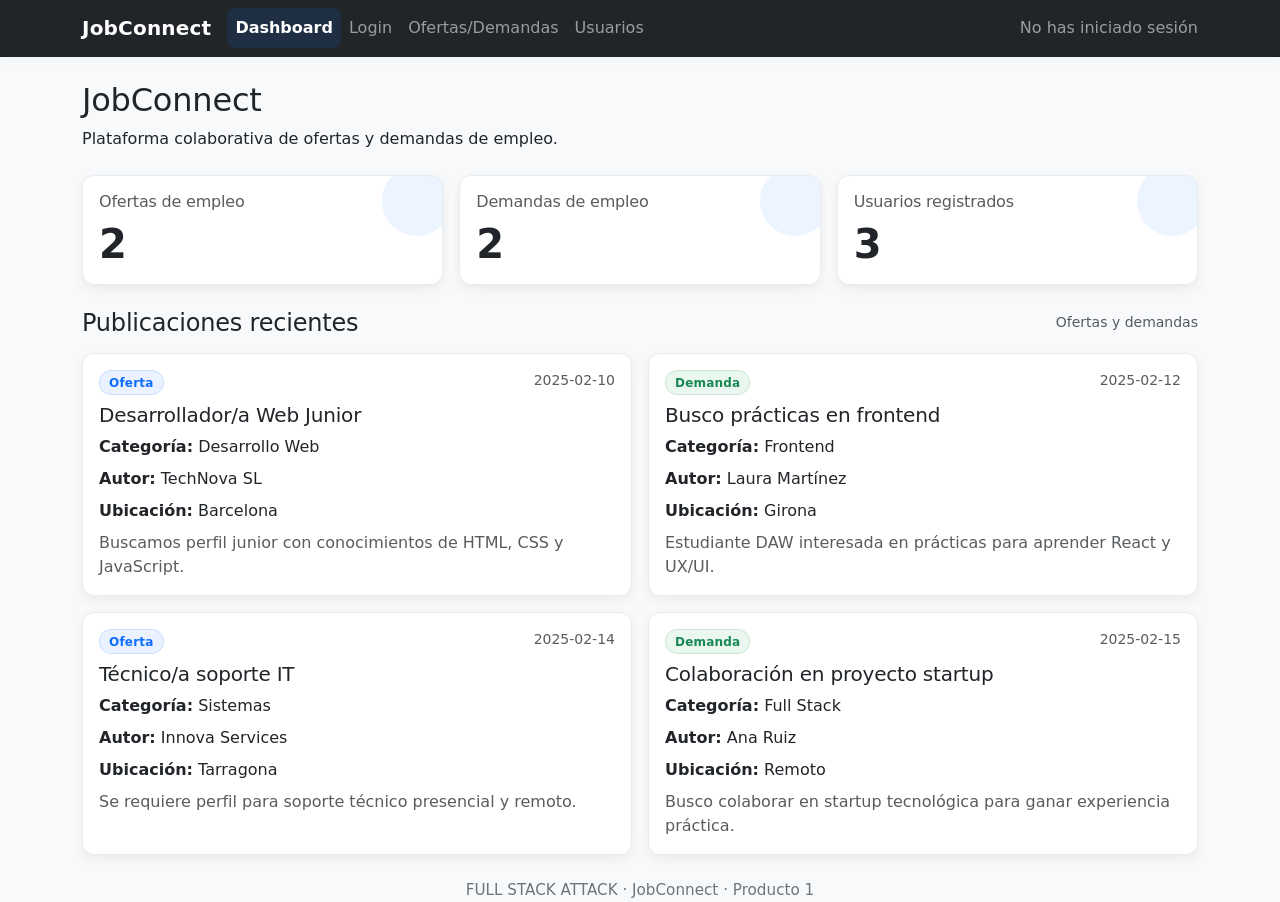
==== index.html @ 76f403af "Inicio del Producto 2 a partir del Producto 1" ====
<!DOCTYPE html>
<html lang="es">
<head>
  <meta charset="UTF-8" />
  <meta name="viewport" content="width=device-width, initial-scale=1.0" />
  <title>JobConnect | Dashboard</title>

  <!-- Bootstrap CSS -->
  <link
    href="https://cdn.jsdelivr.net/npm/bootstrap@5.3.3/dist/css/bootstrap.min.css"
    rel="stylesheet"
    integrity="sha384-QWTKZyjpPEjISv5WaRU9OFeRpok6YctnYmDr5pNlyT2bRjXh0JMhjY6hW+ALEwIH"
    crossorigin="anonymous"
  />

  <!-- Estilos propios -->
  <link rel="stylesheet" href="assets/css/styles.css" />
</head>
<body>
  <!-- Navbar que viene de bootstrapppp-->
  <nav class="navbar navbar-expand-lg navbar-dark bg-dark">
    <div class="container">
      <a class="navbar-brand" href="index.html">JobConnect</a>
      <button
        class="navbar-toggler"
        type="button"
        data-bs-toggle="collapse"
        data-bs-target="#navbarPrincipal"
        aria-controls="navbarPrincipal"
        aria-expanded="false"
        aria-label="Mostrar navegación"
      >
        <span class="navbar-toggler-icon"></span>
      </button>

      <div class="collapse navbar-collapse" id="navbarPrincipal">
        <ul class="navbar-nav me-auto mb-2 mb-lg-0">
          <li class="nav-item"><a class="nav-link active" href="index.html">Dashboard</a></li>
          <li class="nav-item"><a class="nav-link" href="login.html">Login</a></li>
          <li class="nav-item"><a class="nav-link" href="ofertas-demandas.html">Ofertas/Demandas</a></li>
          <li class="nav-item"><a class="nav-link" href="usuarios.html">Usuarios</a></li>
        </ul>
        <div class="d-flex align-items-center gap-2">
  <span class="navbar-text" id="usuario-logueado-nav">
    No has iniciado sesión
  </span>
  <button id="btn-cerrar-sesion" class="btn btn-sm btn-outline-light d-none" type="button">
    Cerrar sesión
  </button>
</div>
      </div>
    </div>
  </nav>

  <main class="container py-4">
    <!-- Hero -->
    <section class="hero mb-4">
      <h1 class="h2 mb-2">JobConnect</h1>
      <p class="mb-0">
        Plataforma colaborativa de ofertas y demandas de empleo.
      </p>
    </section>

    <!-- Resumen -->
    <section class="row g-3 mb-4">
      <div class="col-12 col-md-4">
        <div class="card card-resumen">
          <div class="card-body">
            <h2 class="h6 text-muted">Ofertas de empleo</h2>
            <p class="display-6 mb-0" id="total-ofertas">0</p>
          </div>
        </div>
      </div>

      <div class="col-12 col-md-4">
        <div class="card card-resumen">
          <div class="card-body">
            <h2 class="h6 text-muted">Demandas de empleo</h2>
            <p class="display-6 mb-0" id="total-demandas">0</p>
          </div>
        </div>
      </div>

      <div class="col-12 col-md-4">
        <div class="card card-resumen">
          <div class="card-body">
            <h2 class="h6 text-muted">Usuarios registrados</h2>
            <p class="display-6 mb-0" id="total-usuarios">0</p>
          </div>
        </div>
      </div>
    </section>

    <!-- Listado de publicaciones -->
    <section>
      <div class="d-flex justify-content-between align-items-center mb-3">
        <h2 class="h4 mb-0">Publicaciones recientes</h2>
        <small class="text-muted">Ofertas y demandas</small>
      </div>

      <div class="row g-3" id="contenedor-publicaciones">
        <!-- Aquí se insertarán tarjetas dinámicamente con JS -->
        <div class="col-12">
          <div class="alert alert-secondary mb-0">
            Aún no hay publicaciones cargadas.
          </div>
        </div>
      </div>
    </section>
  </main>

  <footer>
    <div class="container text-center">
      FULL STACK ATTACK · JobConnect · Producto 1
    </div>
  </footer>

  <!-- Bootstrap JS -->
  <script
    src="https://cdn.jsdelivr.net/npm/bootstrap@5.3.3/dist/js/bootstrap.bundle.min.js"
    integrity="sha384-YvpcrYf0tY3lHB60NNkmXc5s9fDVZLESaAA55NDzOxhy9GkcIdslK1eN7N6jIeHz"
    crossorigin="anonymous"
  ></script>

  <!-- JS de la página -->
  <script type="module" src="assets/js/dashboard.js"></script>
</body>
</html>
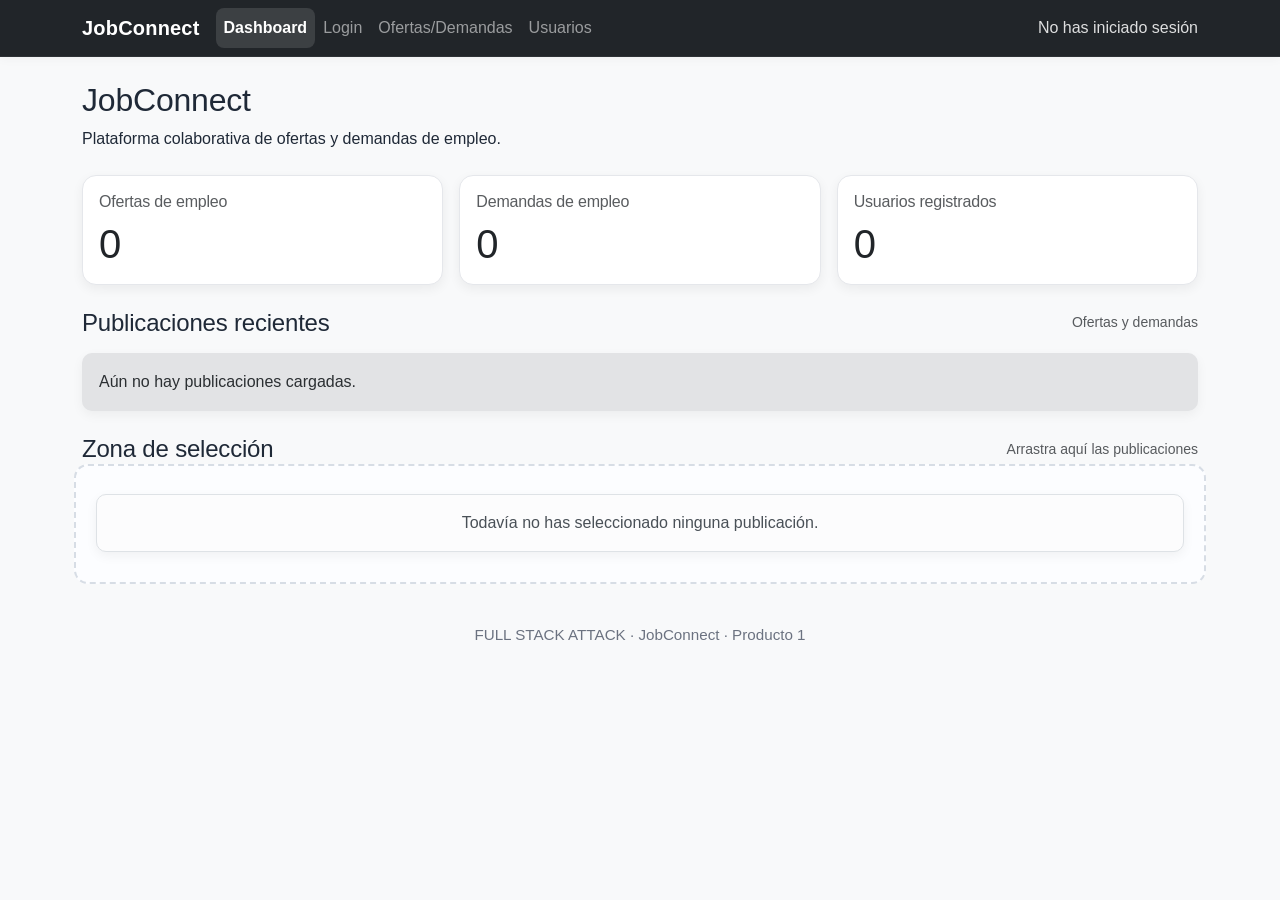
==== commit 3b7b76f0: "Producto 2 con almacenamiento, dashboard y tabla mejorada" ====
--- a/index.html
+++ b/index.html
@@ -107,6 +107,21 @@
         </div>
       </div>
     </section>
+
+    <section class="mt-4">
+  <div class="d-flex justify-content-between align-items-center mb-3">
+    <h2 class="h4 mb-0">Zona de selección</h2>
+    <small class="text-muted">Arrastra aquí las publicaciones</small>
+  </div>
+
+  <div id="contenedor-seleccion" class="row g-3">
+    <div class="col-12">
+      <div class="alert alert-light border mb-0 text-center">
+        Todavía no has seleccionado ninguna publicación.
+      </div>
+    </div>
+  </div>
+</section>
   </main>
 
   <footer>
@@ -123,6 +138,6 @@
   ></script>
 
   <!-- JS de la página -->
-  <script type="module" src="assets/js/dashboard.js"></script>
+  <script type="module" src="assets/js/int_1_dashboard.js"></script>
 </body>
 </html>
--- a/assets/css/styles.css
+++ b/assets/css/styles.css
@@ -0,0 +1,493 @@
+/* =========================================================
+   JobConnect - FULL STACK ATTACK
+   Producto 2 - Estilos personalizados
+   ========================================================= */
+
+:root {
+  --jc-primary: #0d6efd;
+  --jc-primary-soft: #eaf2ff;
+  --jc-success: #198754;
+  --jc-success-soft: #e9f7ef;
+  --jc-danger: #dc3545;
+  --jc-warning: #ffc107;
+  --jc-dark: #212529;
+  --jc-text: #1f2937;
+  --jc-muted: #6b7280;
+  --jc-bg: #f8f9fa;
+  --jc-surface: #ffffff;
+  --jc-border: #e5e7eb;
+  --jc-border-strong: #d1d5db;
+  --jc-shadow-sm: 0 4px 12px rgba(0, 0, 0, 0.06);
+  --jc-shadow-md: 0 10px 28px rgba(0, 0, 0, 0.08);
+  --jc-radius: 14px;
+}
+
+html,
+body {
+  background-color: var(--jc-bg);
+  color: var(--jc-text);
+  scroll-behavior: smooth;
+}
+
+body {
+  min-height: 100vh;
+  font-family: Arial, Helvetica, sans-serif;
+}
+
+/* ---------- Layout general ---------- */
+
+main.container,
+.container.py-4,
+.container.py-5 {
+  animation: fadeInPage 0.35s ease-in-out;
+}
+
+h1,
+h2,
+h3,
+h4,
+h5,
+h6 {
+  color: var(--jc-dark);
+  font-weight: 700;
+  letter-spacing: -0.2px;
+}
+
+/* ---------- Navbar ---------- */
+
+.navbar {
+  box-shadow: 0 2px 10px rgba(0, 0, 0, 0.04);
+  border-bottom: 1px solid rgba(255, 255, 255, 0.06);
+}
+
+.navbar-brand {
+  font-weight: 700;
+  letter-spacing: 0.2px;
+}
+
+.navbar .nav-link {
+  border-radius: 8px;
+  transition: background-color 0.2s ease, color 0.2s ease;
+}
+
+.navbar .nav-link:hover {
+  background-color: rgba(255, 255, 255, 0.08);
+}
+
+.navbar .nav-link.active {
+  background-color: rgba(255, 255, 255, 0.12);
+  font-weight: 600;
+}
+
+#usuario-logueado-nav {
+  font-weight: 500;
+  color: rgba(255, 255, 255, 0.85);
+}
+
+/* ---------- Secciones / cajas ---------- */
+
+.seccion-formulario,
+.seccion-listado {
+  background: var(--jc-surface);
+  border: 1px solid var(--jc-border);
+  border-radius: var(--jc-radius);
+  box-shadow: var(--jc-shadow-sm);
+  padding: 1.25rem;
+}
+
+/* ---------- Formularios ---------- */
+
+.form-label {
+  font-weight: 600;
+  margin-bottom: 0.35rem;
+  color: #374151;
+}
+
+.form-control,
+.form-select,
+textarea.form-control {
+  border-radius: 10px;
+  border-color: #d9dee5;
+  transition: border-color 0.18s ease, box-shadow 0.18s ease, background-color 0.18s ease;
+}
+
+.form-control:focus,
+.form-select:focus,
+textarea.form-control:focus {
+  border-color: rgba(13, 110, 253, 0.5);
+  box-shadow: 0 0 0 0.2rem rgba(13, 110, 253, 0.12);
+}
+
+textarea.form-control {
+  resize: vertical;
+}
+
+/* ---------- Botones ---------- */
+
+.btn {
+  border-radius: 10px;
+  font-weight: 600;
+  transition: transform 0.18s ease, box-shadow 0.18s ease, background-color 0.18s ease, border-color 0.18s ease;
+}
+
+.btn:hover {
+  transform: translateY(-1px);
+  box-shadow: 0 8px 18px rgba(0, 0, 0, 0.1);
+}
+
+.btn:active {
+  transform: translateY(0);
+  box-shadow: none;
+}
+
+.btn-danger {
+  box-shadow: 0 4px 10px rgba(220, 53, 69, 0.14);
+}
+
+/* ---------- Tarjetas / Dashboard ---------- */
+
+.card {
+  border: 1px solid var(--jc-border);
+  border-radius: var(--jc-radius);
+  box-shadow: var(--jc-shadow-sm);
+  transition: transform 0.2s ease, box-shadow 0.2s ease, border-color 0.2s ease;
+}
+
+.card:hover {
+  transform: translateY(-2px);
+  box-shadow: var(--jc-shadow-md);
+  border-color: #d9e1ea;
+}
+
+.card-title {
+  font-weight: 700;
+}
+
+.card-publicacion {
+  height: 100%;
+}
+
+.card-publicacion[draggable="true"] {
+  cursor: grab;
+}
+
+.card-publicacion[draggable="true"]:active {
+  cursor: grabbing;
+}
+
+#contenedor-seleccion {
+  min-height: 120px;
+  border: 2px dashed #d7dde5;
+  border-radius: var(--jc-radius);
+  padding: 0.75rem;
+  background: #fcfdff;
+}
+
+#contenedor-seleccion.drag-over {
+  background: #eef5ff;
+  border-color: var(--jc-primary);
+}
+
+/* ---------- Badges ---------- */
+
+.badge {
+  font-weight: 600;
+  border-radius: 999px;
+  padding: 0.42em 0.72em;
+  letter-spacing: 0.2px;
+}
+
+.badge-oferta {
+  background-color: var(--jc-primary-soft);
+  color: var(--jc-primary);
+  border: 1px solid rgba(13, 110, 253, 0.15);
+}
+
+.badge-demanda {
+  background-color: var(--jc-success-soft);
+  color: var(--jc-success);
+  border: 1px solid rgba(25, 135, 84, 0.15);
+}
+
+/* ---------- Tabla general ---------- */
+
+.table {
+  margin-bottom: 0;
+  vertical-align: middle;
+}
+
+.table thead th {
+  background-color: #eef2f6;
+  border-bottom: 1px solid #dde5ee;
+  color: #334155;
+  font-weight: 700;
+}
+
+/* ---------- Tabla profesional de publicaciones ---------- */
+
+.tabla-publicaciones-wrapper {
+  overflow-x: visible;
+}
+
+.tabla-publicaciones-pro {
+  width: 100%;
+  table-layout: fixed;
+  border-collapse: separate;
+  border-spacing: 0 12px;
+  font-size: 0.95rem;
+  margin-bottom: 0;
+}
+
+.tabla-publicaciones-pro thead th {
+  background-color: #eef2f6;
+  color: #334155;
+  font-weight: 700;
+  white-space: nowrap;
+  text-align: center;
+  padding: 1rem 0.65rem;
+  border-bottom: 1px solid #dde5ee;
+}
+
+.tabla-publicaciones-pro tbody td {
+  background-color: #f1f3f5;
+  padding: 1rem 0.7rem;
+  vertical-align: middle;
+  line-height: 1.35;
+}
+
+.tabla-publicaciones-pro tbody tr:hover td {
+  background-color: #eef4ff;
+}
+
+.tabla-publicaciones-pro tbody td:first-child {
+  border-top-left-radius: 14px;
+  border-bottom-left-radius: 14px;
+}
+
+.tabla-publicaciones-pro tbody td:last-child {
+  border-top-right-radius: 14px;
+  border-bottom-right-radius: 14px;
+}
+
+/* Reparto de columnas */
+.tabla-publicaciones-pro th:nth-child(1),
+.tabla-publicaciones-pro td:nth-child(1) {
+  width: 5%;
+  text-align: center;
+}
+
+.tabla-publicaciones-pro th:nth-child(2),
+.tabla-publicaciones-pro td:nth-child(2) {
+  width: 11%;
+  text-align: center;
+}
+
+.tabla-publicaciones-pro th:nth-child(3),
+.tabla-publicaciones-pro td:nth-child(3) {
+  width: 34%;
+  text-align: left;
+}
+
+.tabla-publicaciones-pro th:nth-child(4),
+.tabla-publicaciones-pro td:nth-child(4) {
+  width: 13%;
+  text-align: center;
+}
+
+.tabla-publicaciones-pro th:nth-child(5),
+.tabla-publicaciones-pro td:nth-child(5) {
+  width: 25%;
+}
+
+.tabla-publicaciones-pro th:nth-child(6),
+.tabla-publicaciones-pro td:nth-child(6) {
+  width: 12%;
+  text-align: center;
+}
+
+.tabla-publicaciones-pro .columna-id {
+  white-space: nowrap;
+  font-weight: 600;
+  color: #111827;
+}
+
+.tabla-publicaciones-pro .columna-tipo {
+  white-space: nowrap;
+  text-align: center;
+}
+
+.tabla-publicaciones-pro .columna-fecha {
+  white-space: nowrap;
+  text-align: center;
+  font-weight: 500;
+  color: #1f2937;
+}
+
+.tabla-publicaciones-pro .columna-email {
+  white-space: nowrap;
+  text-align: left;
+  font-size: 0.93rem;
+  color: #111827;
+  padding-left: 0.9rem;
+}
+
+.tabla-publicaciones-pro .columna-acciones {
+  white-space: nowrap;
+  text-align: center;
+}
+
+.tabla-publicaciones-pro .columna-acciones button {
+  display: inline-flex;
+  align-items: center;
+  justify-content: center;
+  min-width: 64px;
+  padding: 0.32rem 0.5rem;
+  font-size: 0.74rem;
+  line-height: 1.1;
+  border-radius: 10px;
+  white-space: nowrap;
+  margin: 0 auto;
+}
+
+.detalle-publicacion {
+  display: flex;
+  flex-direction: column;
+  gap: 0.22rem;
+}
+
+.detalle-titulo {
+  font-weight: 700;
+  color: #111827;
+  line-height: 1.28;
+  margin-bottom: 0.08rem;
+}
+
+.detalle-meta {
+  color: #4b5563;
+  font-size: 0.91rem;
+  line-height: 1.24;
+}
+
+.detalle-meta strong {
+  color: #374151;
+}
+
+/* ---------- Alerts ---------- */
+
+.alert {
+  border-radius: 10px;
+  border: 1px solid transparent;
+  animation: fadeInAlert 0.25s ease-in-out;
+  box-shadow: 0 4px 12px rgba(0, 0, 0, 0.05);
+}
+
+/* ---------- Canvas ---------- */
+
+canvas#grafico-publicaciones {
+  max-width: 100%;
+  height: auto;
+  display: block;
+}
+
+/* ---------- Footer ---------- */
+
+footer {
+  color: var(--jc-muted);
+  font-size: 0.95rem;
+  padding: 1rem 0;
+}
+
+/* ---------- Animaciones ---------- */
+
+@keyframes fadeInPage {
+  from {
+    opacity: 0;
+    transform: translateY(6px);
+  }
+
+  to {
+    opacity: 1;
+    transform: translateY(0);
+  }
+}
+
+@keyframes fadeInAlert {
+  from {
+    opacity: 0;
+    transform: translateY(-4px);
+  }
+
+  to {
+    opacity: 1;
+    transform: translateY(0);
+  }
+}
+
+/* ---------- Responsive ---------- */
+
+@media (max-width: 1200px) {
+  .tabla-publicaciones-pro {
+    font-size: 0.91rem;
+  }
+
+  .tabla-publicaciones-pro thead th,
+  .tabla-publicaciones-pro tbody td {
+    padding: 0.9rem 0.55rem;
+  }
+
+  .tabla-publicaciones-pro th:nth-child(3),
+  .tabla-publicaciones-pro td:nth-child(3) {
+    width: 32%;
+  }
+
+  .tabla-publicaciones-pro th:nth-child(5),
+  .tabla-publicaciones-pro td:nth-child(5) {
+    width: 26%;
+  }
+
+  .tabla-publicaciones-pro .columna-acciones button {
+    min-width: 60px;
+    padding: 0.28rem 0.45rem;
+    font-size: 0.71rem;
+  }
+}
+
+@media (max-width: 992px) {
+  .navbar .d-flex.align-items-center.gap-2 {
+    margin-top: 0.5rem;
+  }
+
+  .card:hover {
+    transform: none;
+    box-shadow: var(--jc-shadow-sm);
+  }
+
+  .tabla-publicaciones-wrapper {
+    overflow-x: auto;
+  }
+
+  .tabla-publicaciones-pro {
+    min-width: 860px;
+    table-layout: auto;
+    border-spacing: 0 10px;
+  }
+}
+
+@media (max-width: 768px) {
+  h1 {
+    font-size: 1.55rem;
+  }
+
+  .seccion-formulario,
+  .seccion-listado {
+    padding: 1rem;
+  }
+
+  .btn {
+    width: 100%;
+  }
+
+  .btn + .btn {
+    margin-top: 0.5rem;
+  }
+}
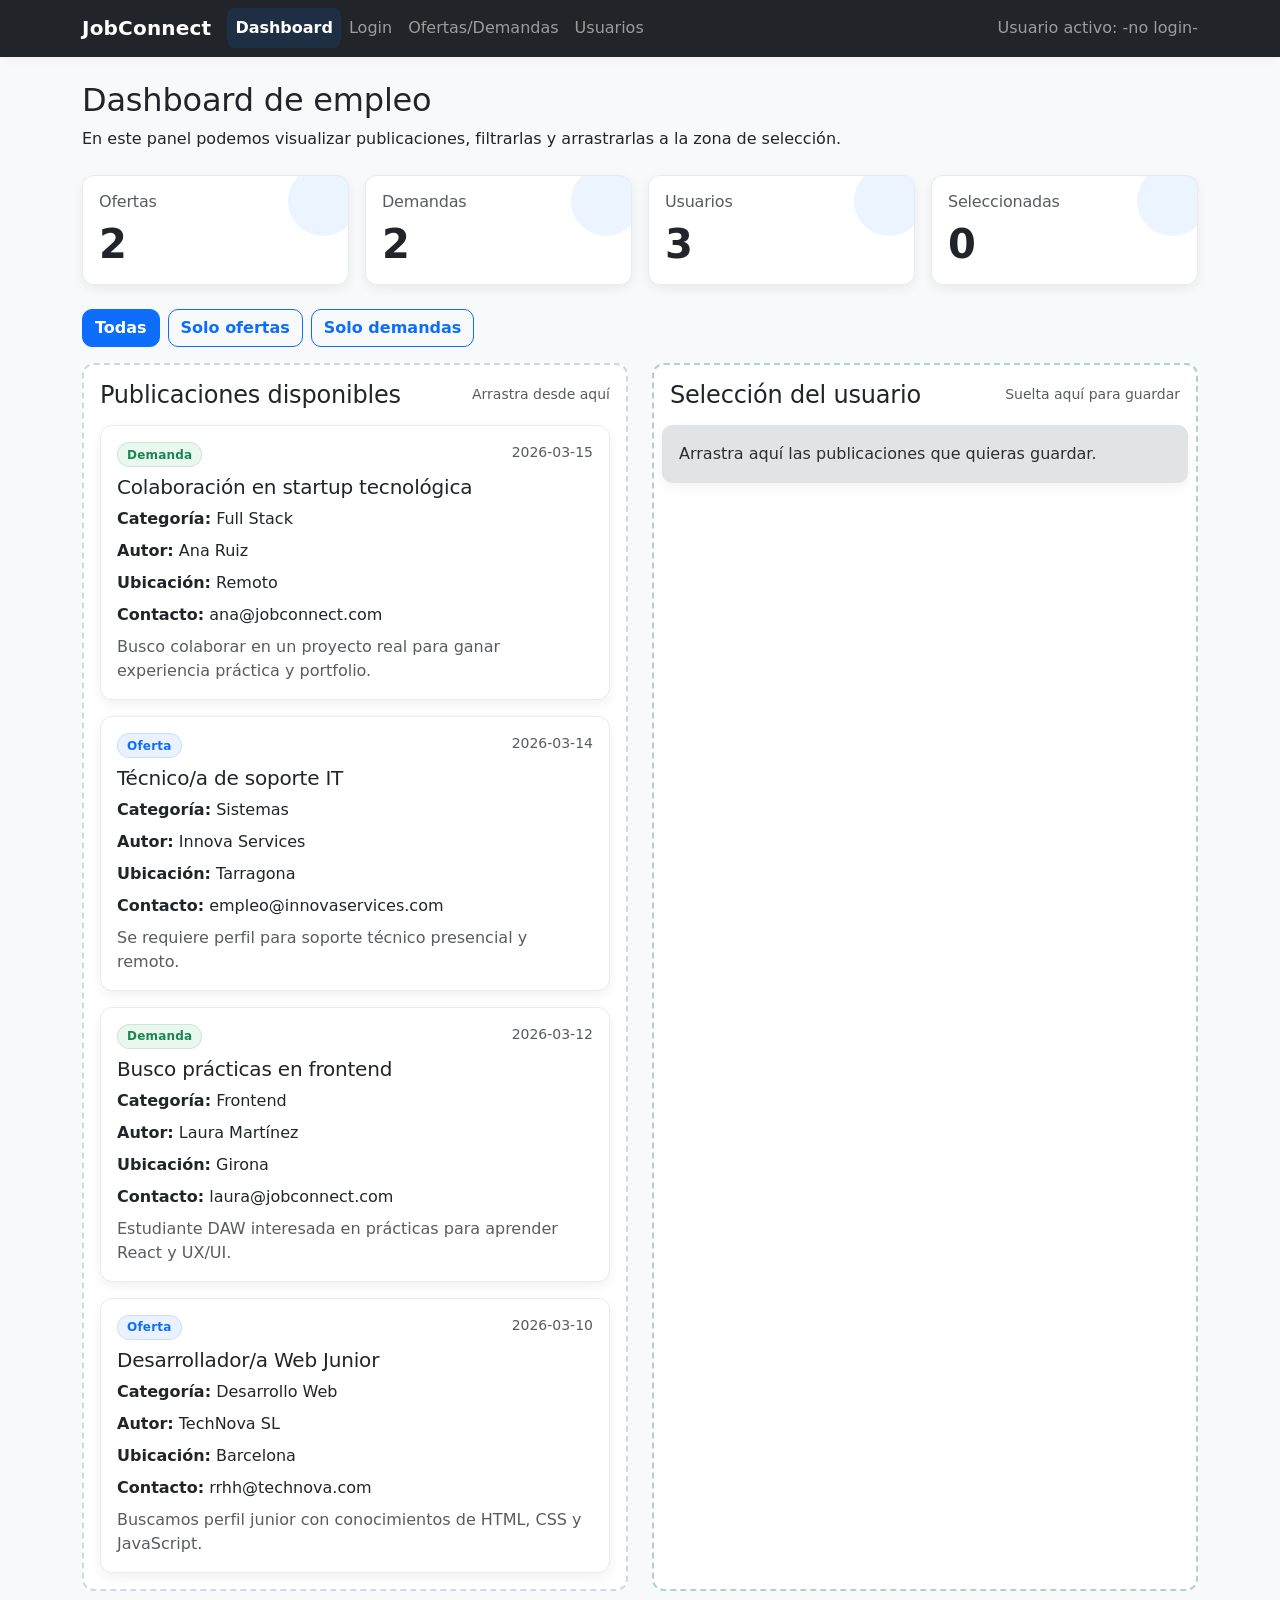
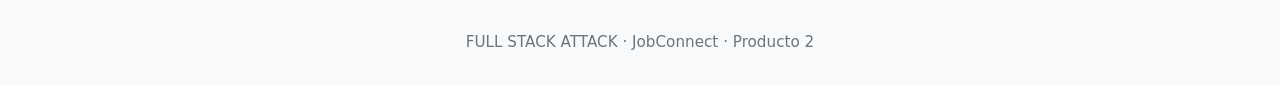
==== commit 59a675c1: "Primer commit" ====
--- a/index.html
+++ b/index.html
@@ -5,19 +5,15 @@
   <meta name="viewport" content="width=device-width, initial-scale=1.0" />
   <title>JobConnect | Dashboard</title>
 
-  <!-- Bootstrap CSS -->
   <link
     href="https://cdn.jsdelivr.net/npm/bootstrap@5.3.3/dist/css/bootstrap.min.css"
     rel="stylesheet"
     integrity="sha384-QWTKZyjpPEjISv5WaRU9OFeRpok6YctnYmDr5pNlyT2bRjXh0JMhjY6hW+ALEwIH"
     crossorigin="anonymous"
   />
-
-  <!-- Estilos propios -->
   <link rel="stylesheet" href="assets/css/styles.css" />
 </head>
 <body>
-  <!-- Navbar que viene de bootstrapppp-->
   <nav class="navbar navbar-expand-lg navbar-dark bg-dark">
     <div class="container">
       <a class="navbar-brand" href="index.html">JobConnect</a>
@@ -41,103 +37,105 @@
           <li class="nav-item"><a class="nav-link" href="usuarios.html">Usuarios</a></li>
         </ul>
         <div class="d-flex align-items-center gap-2">
-  <span class="navbar-text" id="usuario-logueado-nav">
-    No has iniciado sesión
-  </span>
-  <button id="btn-cerrar-sesion" class="btn btn-sm btn-outline-light d-none" type="button">
-    Cerrar sesión
-  </button>
-</div>
+          <span class="navbar-text" id="usuarioActivo">Usuario activo: -no login-</span>
+          <button id="btn-cerrar-sesion" class="btn btn-sm btn-outline-light d-none" type="button">
+            Cerrar sesión
+          </button>
+        </div>
       </div>
     </div>
   </nav>
 
   <main class="container py-4">
-    <!-- Hero -->
     <section class="hero mb-4">
-      <h1 class="h2 mb-2">JobConnect</h1>
+      <h1 class="h2 mb-2">Dashboard de empleo</h1>
       <p class="mb-0">
-        Plataforma colaborativa de ofertas y demandas de empleo.
+        En este panel podemos visualizar publicaciones, filtrarlas y arrastrarlas a la zona de selección.
       </p>
     </section>
 
-    <!-- Resumen -->
     <section class="row g-3 mb-4">
-      <div class="col-12 col-md-4">
+      <div class="col-12 col-md-3">
         <div class="card card-resumen">
           <div class="card-body">
-            <h2 class="h6 text-muted">Ofertas de empleo</h2>
+            <h2 class="h6 text-muted">Ofertas</h2>
             <p class="display-6 mb-0" id="total-ofertas">0</p>
           </div>
         </div>
       </div>
 
-      <div class="col-12 col-md-4">
+      <div class="col-12 col-md-3">
         <div class="card card-resumen">
           <div class="card-body">
-            <h2 class="h6 text-muted">Demandas de empleo</h2>
+            <h2 class="h6 text-muted">Demandas</h2>
             <p class="display-6 mb-0" id="total-demandas">0</p>
           </div>
         </div>
       </div>
 
-      <div class="col-12 col-md-4">
+      <div class="col-12 col-md-3">
         <div class="card card-resumen">
           <div class="card-body">
-            <h2 class="h6 text-muted">Usuarios registrados</h2>
+            <h2 class="h6 text-muted">Usuarios</h2>
             <p class="display-6 mb-0" id="total-usuarios">0</p>
+          </div>
+        </div>
+      </div>
+
+      <div class="col-12 col-md-3">
+        <div class="card card-resumen">
+          <div class="card-body">
+            <h2 class="h6 text-muted">Seleccionadas</h2>
+            <p class="display-6 mb-0" id="total-seleccionadas">0</p>
           </div>
         </div>
       </div>
     </section>
 
-    <!-- Listado de publicaciones -->
-    <section>
-      <div class="d-flex justify-content-between align-items-center mb-3">
-        <h2 class="h4 mb-0">Publicaciones recientes</h2>
-        <small class="text-muted">Ofertas y demandas</small>
+    <section class="mb-3">
+      <div class="d-flex gap-2 flex-wrap">
+        <button type="button" class="btn btn-primary" data-filtro="todas">Todas</button>
+        <button type="button" class="btn btn-outline-primary" data-filtro="oferta">Solo ofertas</button>
+        <button type="button" class="btn btn-outline-primary" data-filtro="demanda">Solo demandas</button>
+      </div>
+    </section>
+
+    <div id="mensaje-dashboard" class="mb-3"></div>
+
+    <section class="row g-4">
+      <div class="col-12 col-lg-6">
+        <div class="drop-zone p-3 h-100">
+          <div class="d-flex justify-content-between align-items-center mb-3">
+            <h2 class="h4 mb-0">Publicaciones disponibles</h2>
+            <small class="text-muted">Arrastra desde aquí</small>
+          </div>
+          <div class="row g-3" id="contenedor-publicaciones"></div>
+        </div>
       </div>
 
-      <div class="row g-3" id="contenedor-publicaciones">
-        <!-- Aquí se insertarán tarjetas dinámicamente con JS -->
-        <div class="col-12">
-          <div class="alert alert-secondary mb-0">
-            Aún no hay publicaciones cargadas.
+      <div class="col-12 col-lg-6">
+        <div class="drop-zone drop-zone-destino p-3 h-100">
+          <div class="d-flex justify-content-between align-items-center mb-3">
+            <h2 class="h4 mb-0">Selección del usuario</h2>
+            <small class="text-muted">Suelta aquí para guardar</small>
           </div>
+          <div class="row g-3" id="contenedor-seleccionadas"></div>
         </div>
       </div>
     </section>
-
-    <section class="mt-4">
-  <div class="d-flex justify-content-between align-items-center mb-3">
-    <h2 class="h4 mb-0">Zona de selección</h2>
-    <small class="text-muted">Arrastra aquí las publicaciones</small>
-  </div>
-
-  <div id="contenedor-seleccion" class="row g-3">
-    <div class="col-12">
-      <div class="alert alert-light border mb-0 text-center">
-        Todavía no has seleccionado ninguna publicación.
-      </div>
-    </div>
-  </div>
-</section>
   </main>
 
   <footer>
     <div class="container text-center">
-      FULL STACK ATTACK · JobConnect · Producto 1
+      FULL STACK ATTACK · JobConnect · Producto 2
     </div>
   </footer>
 
-  <!-- Bootstrap JS -->
   <script
     src="https://cdn.jsdelivr.net/npm/bootstrap@5.3.3/dist/js/bootstrap.bundle.min.js"
     integrity="sha384-YvpcrYf0tY3lHB60NNkmXc5s9fDVZLESaAA55NDzOxhy9GkcIdslK1eN7N6jIeHz"
     crossorigin="anonymous"
   ></script>
-
-  <!-- JS de la página -->
   <script type="module" src="assets/js/int_1_dashboard.js"></script>
 </body>
-</html>+</html>
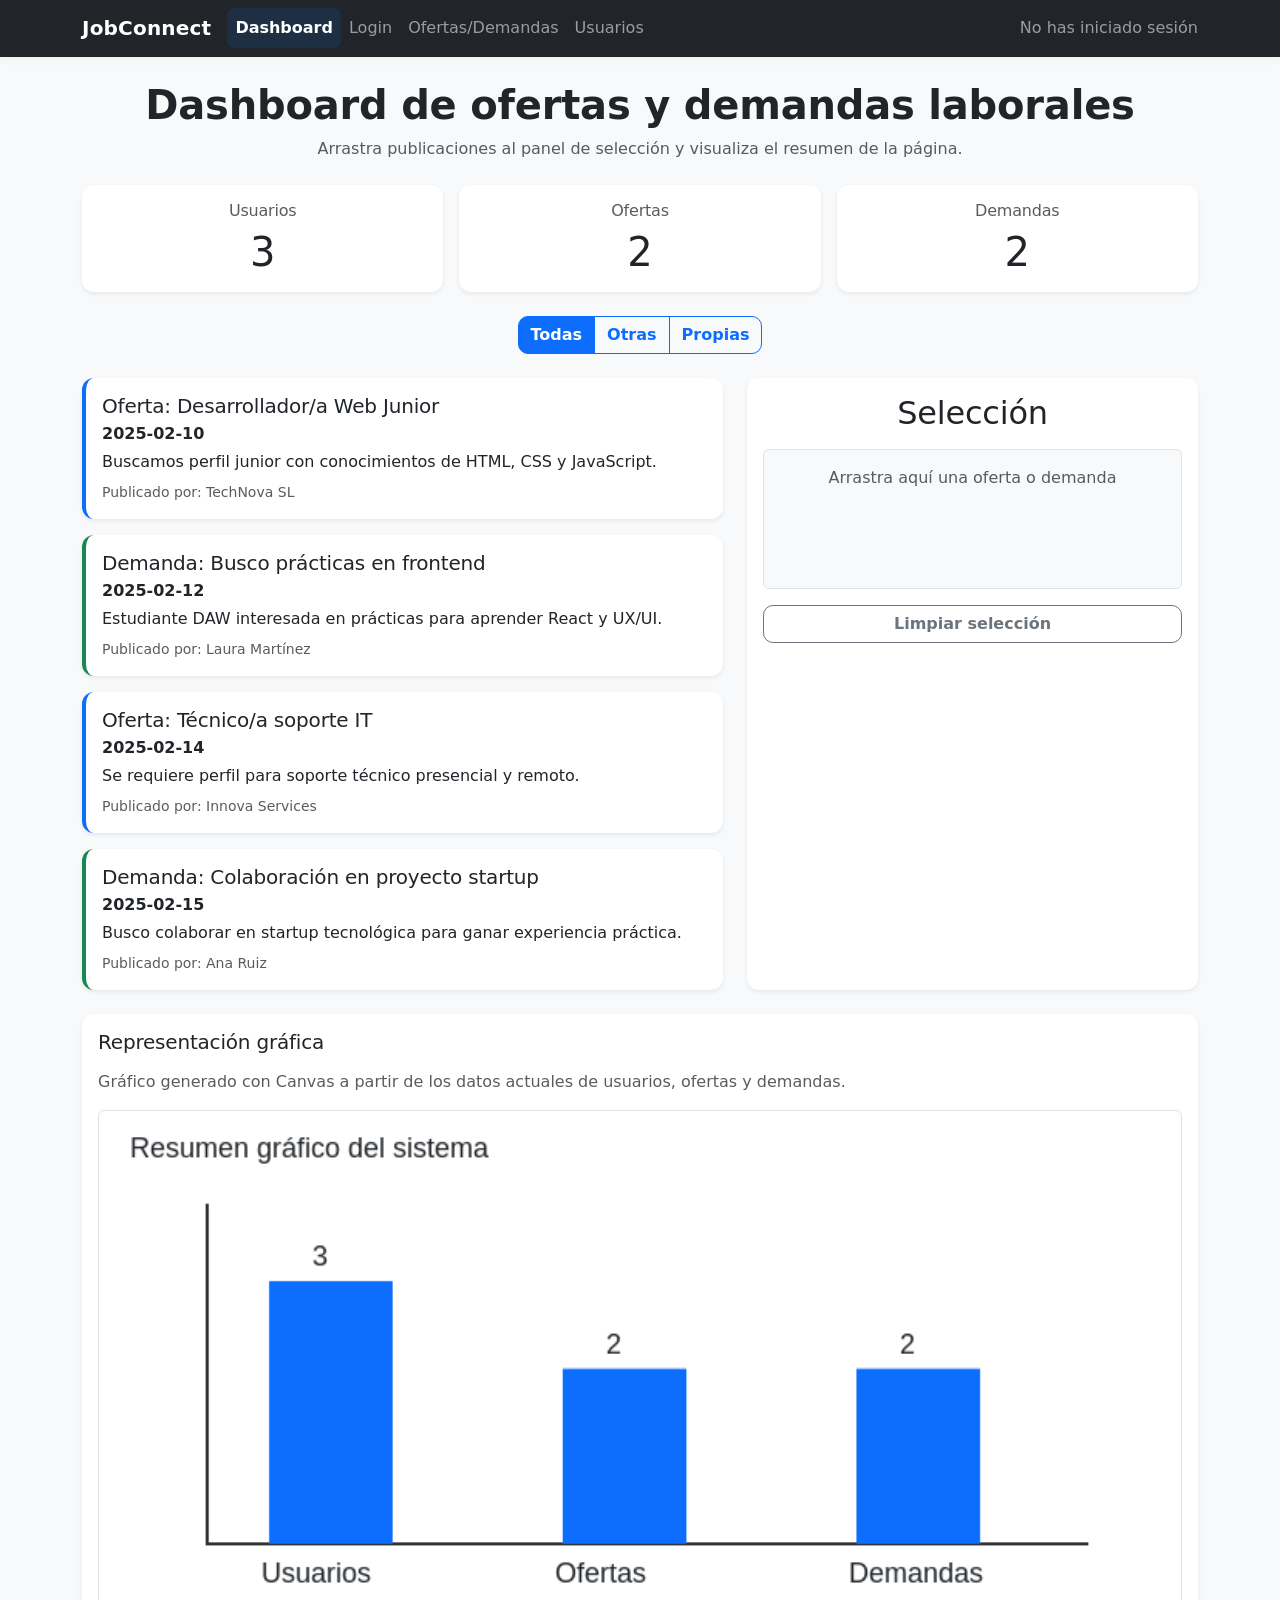
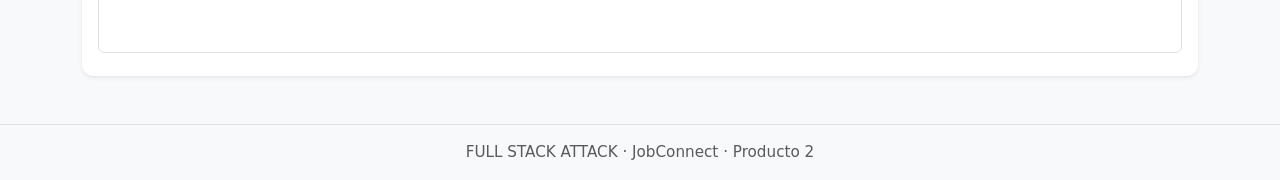
==== commit f70981d1: "Propuesta Carles limpia desde main" ====
--- a/index.html
+++ b/index.html
@@ -1,141 +1,144 @@
-<!DOCTYPE html>
-<html lang="es">
-<head>
-  <meta charset="UTF-8" />
-  <meta name="viewport" content="width=device-width, initial-scale=1.0" />
-  <title>JobConnect | Dashboard</title>
-
-  <link
-    href="https://cdn.jsdelivr.net/npm/bootstrap@5.3.3/dist/css/bootstrap.min.css"
-    rel="stylesheet"
-    integrity="sha384-QWTKZyjpPEjISv5WaRU9OFeRpok6YctnYmDr5pNlyT2bRjXh0JMhjY6hW+ALEwIH"
-    crossorigin="anonymous"
-  />
-  <link rel="stylesheet" href="assets/css/styles.css" />
-</head>
-<body>
-  <nav class="navbar navbar-expand-lg navbar-dark bg-dark">
-    <div class="container">
-      <a class="navbar-brand" href="index.html">JobConnect</a>
-      <button
-        class="navbar-toggler"
-        type="button"
-        data-bs-toggle="collapse"
-        data-bs-target="#navbarPrincipal"
-        aria-controls="navbarPrincipal"
-        aria-expanded="false"
-        aria-label="Mostrar navegación"
-      >
-        <span class="navbar-toggler-icon"></span>
-      </button>
-
-      <div class="collapse navbar-collapse" id="navbarPrincipal">
-        <ul class="navbar-nav me-auto mb-2 mb-lg-0">
-          <li class="nav-item"><a class="nav-link active" href="index.html">Dashboard</a></li>
-          <li class="nav-item"><a class="nav-link" href="login.html">Login</a></li>
-          <li class="nav-item"><a class="nav-link" href="ofertas-demandas.html">Ofertas/Demandas</a></li>
-          <li class="nav-item"><a class="nav-link" href="usuarios.html">Usuarios</a></li>
-        </ul>
-        <div class="d-flex align-items-center gap-2">
-          <span class="navbar-text" id="usuarioActivo">Usuario activo: -no login-</span>
-          <button id="btn-cerrar-sesion" class="btn btn-sm btn-outline-light d-none" type="button">
-            Cerrar sesión
-          </button>
-        </div>
-      </div>
-    </div>
-  </nav>
-
-  <main class="container py-4">
-    <section class="hero mb-4">
-      <h1 class="h2 mb-2">Dashboard de empleo</h1>
-      <p class="mb-0">
-        En este panel podemos visualizar publicaciones, filtrarlas y arrastrarlas a la zona de selección.
-      </p>
-    </section>
-
-    <section class="row g-3 mb-4">
-      <div class="col-12 col-md-3">
-        <div class="card card-resumen">
-          <div class="card-body">
-            <h2 class="h6 text-muted">Ofertas</h2>
-            <p class="display-6 mb-0" id="total-ofertas">0</p>
-          </div>
-        </div>
-      </div>
-
-      <div class="col-12 col-md-3">
-        <div class="card card-resumen">
-          <div class="card-body">
-            <h2 class="h6 text-muted">Demandas</h2>
-            <p class="display-6 mb-0" id="total-demandas">0</p>
-          </div>
-        </div>
-      </div>
-
-      <div class="col-12 col-md-3">
-        <div class="card card-resumen">
-          <div class="card-body">
-            <h2 class="h6 text-muted">Usuarios</h2>
-            <p class="display-6 mb-0" id="total-usuarios">0</p>
-          </div>
-        </div>
-      </div>
-
-      <div class="col-12 col-md-3">
-        <div class="card card-resumen">
-          <div class="card-body">
-            <h2 class="h6 text-muted">Seleccionadas</h2>
-            <p class="display-6 mb-0" id="total-seleccionadas">0</p>
-          </div>
-        </div>
-      </div>
-    </section>
-
-    <section class="mb-3">
-      <div class="d-flex gap-2 flex-wrap">
-        <button type="button" class="btn btn-primary" data-filtro="todas">Todas</button>
-        <button type="button" class="btn btn-outline-primary" data-filtro="oferta">Solo ofertas</button>
-        <button type="button" class="btn btn-outline-primary" data-filtro="demanda">Solo demandas</button>
-      </div>
-    </section>
-
-    <div id="mensaje-dashboard" class="mb-3"></div>
-
-    <section class="row g-4">
-      <div class="col-12 col-lg-6">
-        <div class="drop-zone p-3 h-100">
-          <div class="d-flex justify-content-between align-items-center mb-3">
-            <h2 class="h4 mb-0">Publicaciones disponibles</h2>
-            <small class="text-muted">Arrastra desde aquí</small>
-          </div>
-          <div class="row g-3" id="contenedor-publicaciones"></div>
-        </div>
-      </div>
-
-      <div class="col-12 col-lg-6">
-        <div class="drop-zone drop-zone-destino p-3 h-100">
-          <div class="d-flex justify-content-between align-items-center mb-3">
-            <h2 class="h4 mb-0">Selección del usuario</h2>
-            <small class="text-muted">Suelta aquí para guardar</small>
-          </div>
-          <div class="row g-3" id="contenedor-seleccionadas"></div>
-        </div>
-      </div>
-    </section>
-  </main>
-
-  <footer>
-    <div class="container text-center">
-      FULL STACK ATTACK · JobConnect · Producto 2
-    </div>
-  </footer>
-
-  <script
-    src="https://cdn.jsdelivr.net/npm/bootstrap@5.3.3/dist/js/bootstrap.bundle.min.js"
-    integrity="sha384-YvpcrYf0tY3lHB60NNkmXc5s9fDVZLESaAA55NDzOxhy9GkcIdslK1eN7N6jIeHz"
-    crossorigin="anonymous"
-  ></script>
-  <script type="module" src="assets/js/int_1_dashboard.js"></script>
-</body>
-</html>
+<!DOCTYPE html>
+<html lang="es">
+
+<head>
+  <meta charset="UTF-8" />
+  <meta name="viewport" content="width=device-width, initial-scale=1.0" />
+  <title>JobConnect | Dashboard</title>
+
+  <link href="https://cdn.jsdelivr.net/npm/bootstrap@5.3.3/dist/css/bootstrap.min.css" rel="stylesheet"
+    integrity="sha384-QWTKZyjpPEjISv5WaRU9OFeRpok6YctnYmDr5pNlyT2bRjXh0JMhjY6hW+ALEwIH" crossorigin="anonymous" />
+  <link rel="stylesheet" href="assets/css/styles.css" />
+</head>
+
+<body>
+  <nav class="navbar navbar-expand-lg navbar-dark bg-dark">
+    <div class="container">
+      <a class="navbar-brand" href="index.html">JobConnect</a>
+
+      <button class="navbar-toggler" type="button" data-bs-toggle="collapse" data-bs-target="#navbarDashboard"
+        aria-controls="navbarDashboard" aria-expanded="false" aria-label="Mostrar navegación">
+        <span class="navbar-toggler-icon"></span>
+      </button>
+
+      <div class="collapse navbar-collapse" id="navbarDashboard">
+        <ul class="navbar-nav me-auto mb-2 mb-lg-0">
+          <li class="nav-item"><a class="nav-link active" href="index.html">Dashboard</a></li>
+          <li class="nav-item"><a class="nav-link" href="login.html">Login</a></li>
+          <li class="nav-item"><a class="nav-link" href="ofertas-demandas.html">Ofertas/Demandas</a></li>
+          <li class="nav-item"><a class="nav-link" href="usuarios.html">Usuarios</a></li>
+        </ul>
+
+        <div class="d-flex align-items-center gap-2">
+          <span class="navbar-text" id="usuario-logueado-nav">
+            No has iniciado sesión
+          </span>
+          <button id="btn-cerrar-sesion" class="btn btn-sm btn-outline-light d-none" type="button">
+            Cerrar sesión
+          </button>
+        </div>
+      </div>
+    </div>
+  </nav>
+
+  <main class="container py-4">
+    <div class="text-center mb-4">
+      <h1 class="display-6 fw-bold">Dashboard de ofertas y demandas laborales</h1>
+      <p class="text-muted mb-0">
+        Arrastra publicaciones al panel de selección y visualiza el resumen de la página.
+      </p>
+    </div>
+
+    <section class="mb-4">
+      <div class="row g-3">
+        <div class="col-12 col-md-4">
+          <article class="card shadow-sm border-0 text-center h-100">
+            <div class="card-body">
+              <h2 class="h6 text-muted">Usuarios</h2>
+              <p class="display-6 mb-0" id="total-usuarios">0</p>
+            </div>
+          </article>
+        </div>
+
+        <div class="col-12 col-md-4">
+          <article class="card shadow-sm border-0 text-center h-100">
+            <div class="card-body">
+              <h2 class="h6 text-muted">Ofertas</h2>
+              <p class="display-6 mb-0" id="total-ofertas">0</p>
+            </div>
+          </article>
+        </div>
+
+        <div class="col-12 col-md-4">
+          <article class="card shadow-sm border-0 text-center h-100">
+            <div class="card-body">
+              <h2 class="h6 text-muted">Demandas</h2>
+              <p class="display-6 mb-0" id="total-demandas">0</p>
+            </div>
+          </article>
+        </div>
+      </div>
+    </section>
+
+    <section class="mb-4 text-center">
+      <div class="btn-group" role="group" aria-label="Filtros del dashboard">
+        <button id="btn-filtro-todas" class="btn btn-primary">Todas</button>
+        <button id="btn-filtro-otras" class="btn btn-outline-primary">Otras</button>
+        <button id="btn-filtro-propias" class="btn btn-outline-primary">Propias</button>
+      </div>
+    </section>
+
+    <section class="row g-4">
+      <div class="col-12 col-lg-7">
+        <div id="contenedor-publicaciones-dashboard" class="d-grid gap-3">
+          <div class="alert alert-light border text-muted mb-0">
+            No hay publicaciones para mostrar.
+          </div>
+        </div>
+      </div>
+
+      <div class="col-12 col-lg-5">
+        <section class="card shadow-sm border-0 h-100">
+          <div class="card-body">
+            <h2 class="h2 text-center mb-3">Selección</h2>
+
+            <div id="zona-drop" class="border rounded p-3 bg-light mb-3" style="min-height: 140px;">
+              <p class="text-center text-muted mb-0" id="texto-zona-drop">
+                Arrastra aquí una oferta o demanda
+              </p>
+            </div>
+
+            <div class="d-grid">
+              <button id="btn-limpiar-seleccion" class="btn btn-outline-secondary" type="button">
+                Limpiar selección
+              </button>
+            </div>
+          </div>
+        </section>
+      </div>
+    </section>
+
+    <section class="card shadow-sm border-0 mt-4">
+      <div class="card-body">
+        <h2 class="h5 mb-3">Representación gráfica</h2>
+        <p class="text-muted">
+          Gráfico generado con Canvas a partir de los datos actuales de usuarios, ofertas y demandas.
+        </p>
+        <canvas id="grafico-dashboard" width="700" height="350" class="w-100 border rounded bg-white"></canvas>
+      </div>
+    </section>
+  </main>
+
+  <footer class="py-3 border-top mt-4">
+    <div class="container text-center text-muted">
+      FULL STACK ATTACK · JobConnect · Producto 2
+    </div>
+  </footer>
+
+  <script src="https://cdn.jsdelivr.net/npm/bootstrap@5.3.3/dist/js/bootstrap.bundle.min.js"
+    integrity="sha384-YvpcrYf0tY3lHB60NNkmXc5s9fDVZLESaAA55NDzOxhy9GkcIdslK1eN7N6jIeHz"
+    crossorigin="anonymous"></script>
+  <script type="module" src="assets/js/dashboard.js"></script>
+</body>
+
+</html>
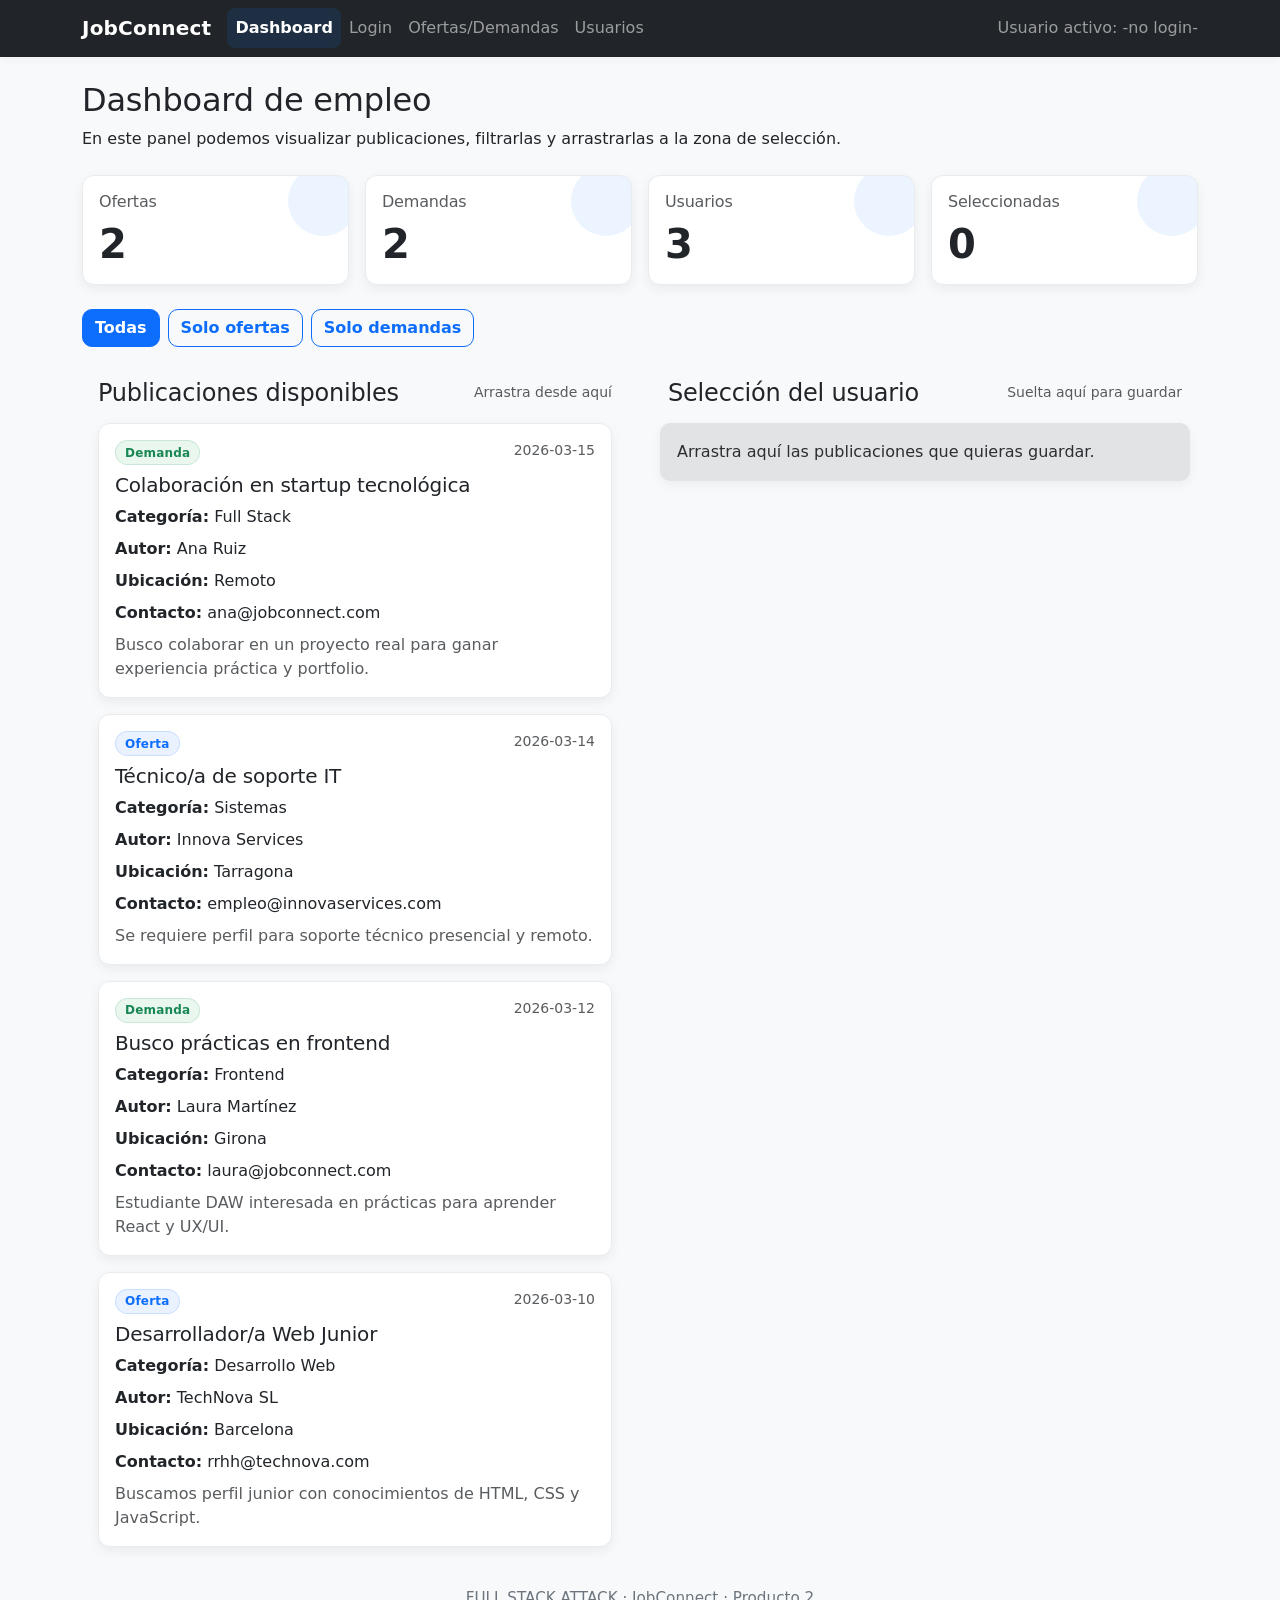
==== commit 1254cacf: "refactor: comentar y ordenar la estructura del dashboard" ====
--- a/index.html
+++ b/index.html
@@ -1,144 +1,223 @@
-<!DOCTYPE html>
-<html lang="es">
-
-<head>
-  <meta charset="UTF-8" />
-  <meta name="viewport" content="width=device-width, initial-scale=1.0" />
-  <title>JobConnect | Dashboard</title>
-
-  <link href="https://cdn.jsdelivr.net/npm/bootstrap@5.3.3/dist/css/bootstrap.min.css" rel="stylesheet"
-    integrity="sha384-QWTKZyjpPEjISv5WaRU9OFeRpok6YctnYmDr5pNlyT2bRjXh0JMhjY6hW+ALEwIH" crossorigin="anonymous" />
-  <link rel="stylesheet" href="assets/css/styles.css" />
-</head>
-
-<body>
-  <nav class="navbar navbar-expand-lg navbar-dark bg-dark">
-    <div class="container">
-      <a class="navbar-brand" href="index.html">JobConnect</a>
-
-      <button class="navbar-toggler" type="button" data-bs-toggle="collapse" data-bs-target="#navbarDashboard"
-        aria-controls="navbarDashboard" aria-expanded="false" aria-label="Mostrar navegación">
-        <span class="navbar-toggler-icon"></span>
-      </button>
-
-      <div class="collapse navbar-collapse" id="navbarDashboard">
-        <ul class="navbar-nav me-auto mb-2 mb-lg-0">
-          <li class="nav-item"><a class="nav-link active" href="index.html">Dashboard</a></li>
-          <li class="nav-item"><a class="nav-link" href="login.html">Login</a></li>
-          <li class="nav-item"><a class="nav-link" href="ofertas-demandas.html">Ofertas/Demandas</a></li>
-          <li class="nav-item"><a class="nav-link" href="usuarios.html">Usuarios</a></li>
-        </ul>
-
-        <div class="d-flex align-items-center gap-2">
-          <span class="navbar-text" id="usuario-logueado-nav">
-            No has iniciado sesión
-          </span>
-          <button id="btn-cerrar-sesion" class="btn btn-sm btn-outline-light d-none" type="button">
-            Cerrar sesión
-          </button>
-        </div>
-      </div>
-    </div>
-  </nav>
-
-  <main class="container py-4">
-    <div class="text-center mb-4">
-      <h1 class="display-6 fw-bold">Dashboard de ofertas y demandas laborales</h1>
-      <p class="text-muted mb-0">
-        Arrastra publicaciones al panel de selección y visualiza el resumen de la página.
-      </p>
-    </div>
-
-    <section class="mb-4">
-      <div class="row g-3">
-        <div class="col-12 col-md-4">
-          <article class="card shadow-sm border-0 text-center h-100">
-            <div class="card-body">
-              <h2 class="h6 text-muted">Usuarios</h2>
-              <p class="display-6 mb-0" id="total-usuarios">0</p>
-            </div>
-          </article>
-        </div>
-
-        <div class="col-12 col-md-4">
-          <article class="card shadow-sm border-0 text-center h-100">
-            <div class="card-body">
-              <h2 class="h6 text-muted">Ofertas</h2>
-              <p class="display-6 mb-0" id="total-ofertas">0</p>
-            </div>
-          </article>
-        </div>
-
-        <div class="col-12 col-md-4">
-          <article class="card shadow-sm border-0 text-center h-100">
-            <div class="card-body">
-              <h2 class="h6 text-muted">Demandas</h2>
-              <p class="display-6 mb-0" id="total-demandas">0</p>
-            </div>
-          </article>
-        </div>
-      </div>
-    </section>
-
-    <section class="mb-4 text-center">
-      <div class="btn-group" role="group" aria-label="Filtros del dashboard">
-        <button id="btn-filtro-todas" class="btn btn-primary">Todas</button>
-        <button id="btn-filtro-otras" class="btn btn-outline-primary">Otras</button>
-        <button id="btn-filtro-propias" class="btn btn-outline-primary">Propias</button>
-      </div>
-    </section>
-
-    <section class="row g-4">
-      <div class="col-12 col-lg-7">
-        <div id="contenedor-publicaciones-dashboard" class="d-grid gap-3">
-          <div class="alert alert-light border text-muted mb-0">
-            No hay publicaciones para mostrar.
-          </div>
-        </div>
-      </div>
-
-      <div class="col-12 col-lg-5">
-        <section class="card shadow-sm border-0 h-100">
-          <div class="card-body">
-            <h2 class="h2 text-center mb-3">Selección</h2>
-
-            <div id="zona-drop" class="border rounded p-3 bg-light mb-3" style="min-height: 140px;">
-              <p class="text-center text-muted mb-0" id="texto-zona-drop">
-                Arrastra aquí una oferta o demanda
-              </p>
-            </div>
-
-            <div class="d-grid">
-              <button id="btn-limpiar-seleccion" class="btn btn-outline-secondary" type="button">
-                Limpiar selección
-              </button>
-            </div>
-          </div>
-        </section>
-      </div>
-    </section>
-
-    <section class="card shadow-sm border-0 mt-4">
-      <div class="card-body">
-        <h2 class="h5 mb-3">Representación gráfica</h2>
-        <p class="text-muted">
-          Gráfico generado con Canvas a partir de los datos actuales de usuarios, ofertas y demandas.
-        </p>
-        <canvas id="grafico-dashboard" width="700" height="350" class="w-100 border rounded bg-white"></canvas>
-      </div>
-    </section>
-  </main>
-
-  <footer class="py-3 border-top mt-4">
-    <div class="container text-center text-muted">
-      FULL STACK ATTACK · JobConnect · Producto 2
-    </div>
-  </footer>
-
-  <script src="https://cdn.jsdelivr.net/npm/bootstrap@5.3.3/dist/js/bootstrap.bundle.min.js"
-    integrity="sha384-YvpcrYf0tY3lHB60NNkmXc5s9fDVZLESaAA55NDzOxhy9GkcIdslK1eN7N6jIeHz"
-    crossorigin="anonymous"></script>
-  <script type="module" src="assets/js/dashboard.js"></script>
-</body>
-
+<!DOCTYPE html>
+<html lang="es">
+<head>
+  <!-- Configuración básica del documento -->
+  <meta charset="UTF-8" />
+  <meta name="viewport" content="width=device-width, initial-scale=1.0" />
+
+  <!-- Título que aparece en la pestaña del navegador -->
+  <title>JobConnect | Dashboard</title>
+
+  <!-- Bootstrap 5 para estilos, grid, componentes y diseño responsive -->
+  <link
+    href="https://cdn.jsdelivr.net/npm/bootstrap@5.3.3/dist/css/bootstrap.min.css"
+    rel="stylesheet"
+    integrity="sha384-QWTKZyjpPEjISv5WaRU9OFeRpok6YctnYmDr5pNlyT2bRjXh0JMhjY6hW+ALEwIH"
+    crossorigin="anonymous"
+  />
+
+  <!-- Hoja de estilos propia del proyecto -->
+  <link rel="stylesheet" href="assets/css/styles.css" />
+</head>
+<body>
+  <!-- =========================
+       BARRA DE NAVEGACIÓN
+       =========================
+       Esta navbar aparece en la parte superior y permite:
+       - moverse entre páginas
+       - ver el usuario activo
+       - cerrar sesión si existe login
+  -->
+  <nav class="navbar navbar-expand-lg navbar-dark bg-dark">
+    <div class="container">
+      <!-- Nombre/marca del proyecto -->
+      <a class="navbar-brand" href="index.html">JobConnect</a>
+
+      <!-- Botón hamburguesa para móviles -->
+      <button
+        class="navbar-toggler"
+        type="button"
+        data-bs-toggle="collapse"
+        data-bs-target="#navbarPrincipal"
+        aria-controls="navbarPrincipal"
+        aria-expanded="false"
+        aria-label="Mostrar navegación"
+      >
+        <span class="navbar-toggler-icon"></span>
+      </button>
+
+      <!-- Contenido desplegable de la navbar -->
+      <div class="collapse navbar-collapse" id="navbarPrincipal">
+        <!-- Menú principal de navegación -->
+        <ul class="navbar-nav me-auto mb-2 mb-lg-0">
+          <!-- Página actual: dashboard -->
+          <li class="nav-item"><a class="nav-link active" href="index.html">Dashboard</a></li>
+
+          <!-- Enlace a login -->
+          <li class="nav-item"><a class="nav-link" href="login.html">Login</a></li>
+
+          <!-- Enlace a gestión de publicaciones -->
+          <li class="nav-item"><a class="nav-link" href="ofertas-demandas.html">Ofertas/Demandas</a></li>
+
+          <!-- Enlace a gestión de usuarios -->
+          <li class="nav-item"><a class="nav-link" href="usuarios.html">Usuarios</a></li>
+        </ul>
+
+        <!-- Zona derecha de la navbar:
+             muestra el usuario activo y el botón de cerrar sesión -->
+        <div class="d-flex align-items-center gap-2">
+          <!-- Este span será actualizado dinámicamente por JavaScript -->
+          <span class="navbar-text" id="usuarioActivo">Usuario activo: -no login-</span>
+
+          <!-- Este botón empieza oculto y solo se muestra si hay sesión iniciada -->
+          <button id="btn-cerrar-sesion" class="btn btn-sm btn-outline-light d-none" type="button">
+            Cerrar sesión
+          </button>
+        </div>
+      </div>
+    </div>
+  </nav>
+
+  <!-- =========================
+       CONTENIDO PRINCIPAL
+       ========================= -->
+  <main class="container py-4">
+    <!-- Bloque de presentación del dashboard -->
+    <section class="hero mb-4">
+      <h1 class="h2 mb-2">Dashboard de empleo</h1>
+      <p class="mb-0">
+        En este panel podemos visualizar publicaciones, filtrarlas y arrastrarlas a la zona de selección.
+      </p>
+    </section>
+
+    <!-- =========================
+         TARJETAS RESUMEN
+         =========================
+         Estas tarjetas muestran métricas generales del sistema:
+         - ofertas
+         - demandas
+         - usuarios
+         - publicaciones seleccionadas
+    -->
+    <section class="row g-3 mb-4">
+      <div class="col-12 col-md-3">
+        <div class="card card-resumen">
+          <div class="card-body">
+            <h2 class="h6 text-muted">Ofertas</h2>
+            <!-- Se rellena por JS -->
+            <p class="display-6 mb-0" id="total-ofertas">0</p>
+          </div>
+        </div>
+      </div>
+
+      <div class="col-12 col-md-3">
+        <div class="card card-resumen">
+          <div class="card-body">
+            <h2 class="h6 text-muted">Demandas</h2>
+            <!-- Se rellena por JS -->
+            <p class="display-6 mb-0" id="total-demandas">0</p>
+          </div>
+        </div>
+      </div>
+
+      <div class="col-12 col-md-3">
+        <div class="card card-resumen">
+          <div class="card-body">
+            <h2 class="h6 text-muted">Usuarios</h2>
+            <!-- Se rellena por JS -->
+            <p class="display-6 mb-0" id="total-usuarios">0</p>
+          </div>
+        </div>
+      </div>
+
+      <div class="col-12 col-md-3">
+        <div class="card card-resumen">
+          <div class="card-body">
+            <h2 class="h6 text-muted">Seleccionadas</h2>
+            <!-- Se rellena por JS -->
+            <p class="display-6 mb-0" id="total-seleccionadas">0</p>
+          </div>
+        </div>
+      </div>
+    </section>
+
+    <!-- =========================
+         BOTONES DE FILTRO
+         =========================
+         Permiten mostrar:
+         - todas las publicaciones
+         - solo ofertas
+         - solo demandas
+
+         JavaScript usa el atributo data-filtro para saber qué filtro aplicar.
+    -->
+    <section class="mb-3">
+      <div class="d-flex gap-2 flex-wrap">
+        <button type="button" class="btn btn-primary" data-filtro="todas">Todas</button>
+        <button type="button" class="btn btn-outline-primary" data-filtro="oferta">Solo ofertas</button>
+        <button type="button" class="btn btn-outline-primary" data-filtro="demanda">Solo demandas</button>
+      </div>
+    </section>
+
+    <!-- Zona donde JS mostrará mensajes de éxito o error -->
+    <div id="mensaje-dashboard" class="mb-3"></div>
+
+    <!-- =========================
+         ZONAS PRINCIPALES DEL DASHBOARD
+         =========================
+         Izquierda:
+         - publicaciones disponibles
+
+         Derecha:
+         - selección del usuario
+
+         Ambas zonas participan en la lógica drag & drop.
+    -->
+    <section class="row g-4">
+      <!-- Zona de publicaciones disponibles -->
+      <div class="col-12 col-lg-6">
+        <div class="drop-zone p-3 h-100">
+          <div class="d-flex justify-content-between align-items-center mb-3">
+            <h2 class="h4 mb-0">Publicaciones disponibles</h2>
+            <small class="text-muted">Arrastra desde aquí</small>
+          </div>
+
+          <!-- Aquí JS insertará dinámicamente las tarjetas disponibles -->
+          <div class="row g-3" id="contenedor-publicaciones"></div>
+        </div>
+      </div>
+
+      <!-- Zona de publicaciones seleccionadas -->
+      <div class="col-12 col-lg-6">
+        <div class="drop-zone drop-zone-destino p-3 h-100">
+          <div class="d-flex justify-content-between align-items-center mb-3">
+            <h2 class="h4 mb-0">Selección del usuario</h2>
+            <small class="text-muted">Suelta aquí para guardar</small>
+          </div>
+
+          <!-- Aquí JS insertará dinámicamente las tarjetas seleccionadas -->
+          <div class="row g-3" id="contenedor-seleccionadas"></div>
+        </div>
+      </div>
+    </section>
+  </main>
+
+  <!-- Pie de página -->
+  <footer>
+    <div class="container text-center">
+      FULL STACK ATTACK · JobConnect · Producto 2
+    </div>
+  </footer>
+
+  <!-- Bootstrap JS para componentes interactivos como navbar responsive -->
+  <script
+    src="https://cdn.jsdelivr.net/npm/bootstrap@5.3.3/dist/js/bootstrap.bundle.min.js"
+    integrity="sha384-YvpcrYf0tY3lHB60NNkmXc5s9fDVZLESaAA55NDzOxhy9GkcIdslK1eN7N6jIeHz"
+    crossorigin="anonymous"
+  ></script>
+
+  <!-- Módulo principal del dashboard:
+       controla resumen, tarjetas, filtros y drag & drop -->
+  <script type="module" src="assets/js/int_1_dashboard.js"></script>
+</body>
 </html>
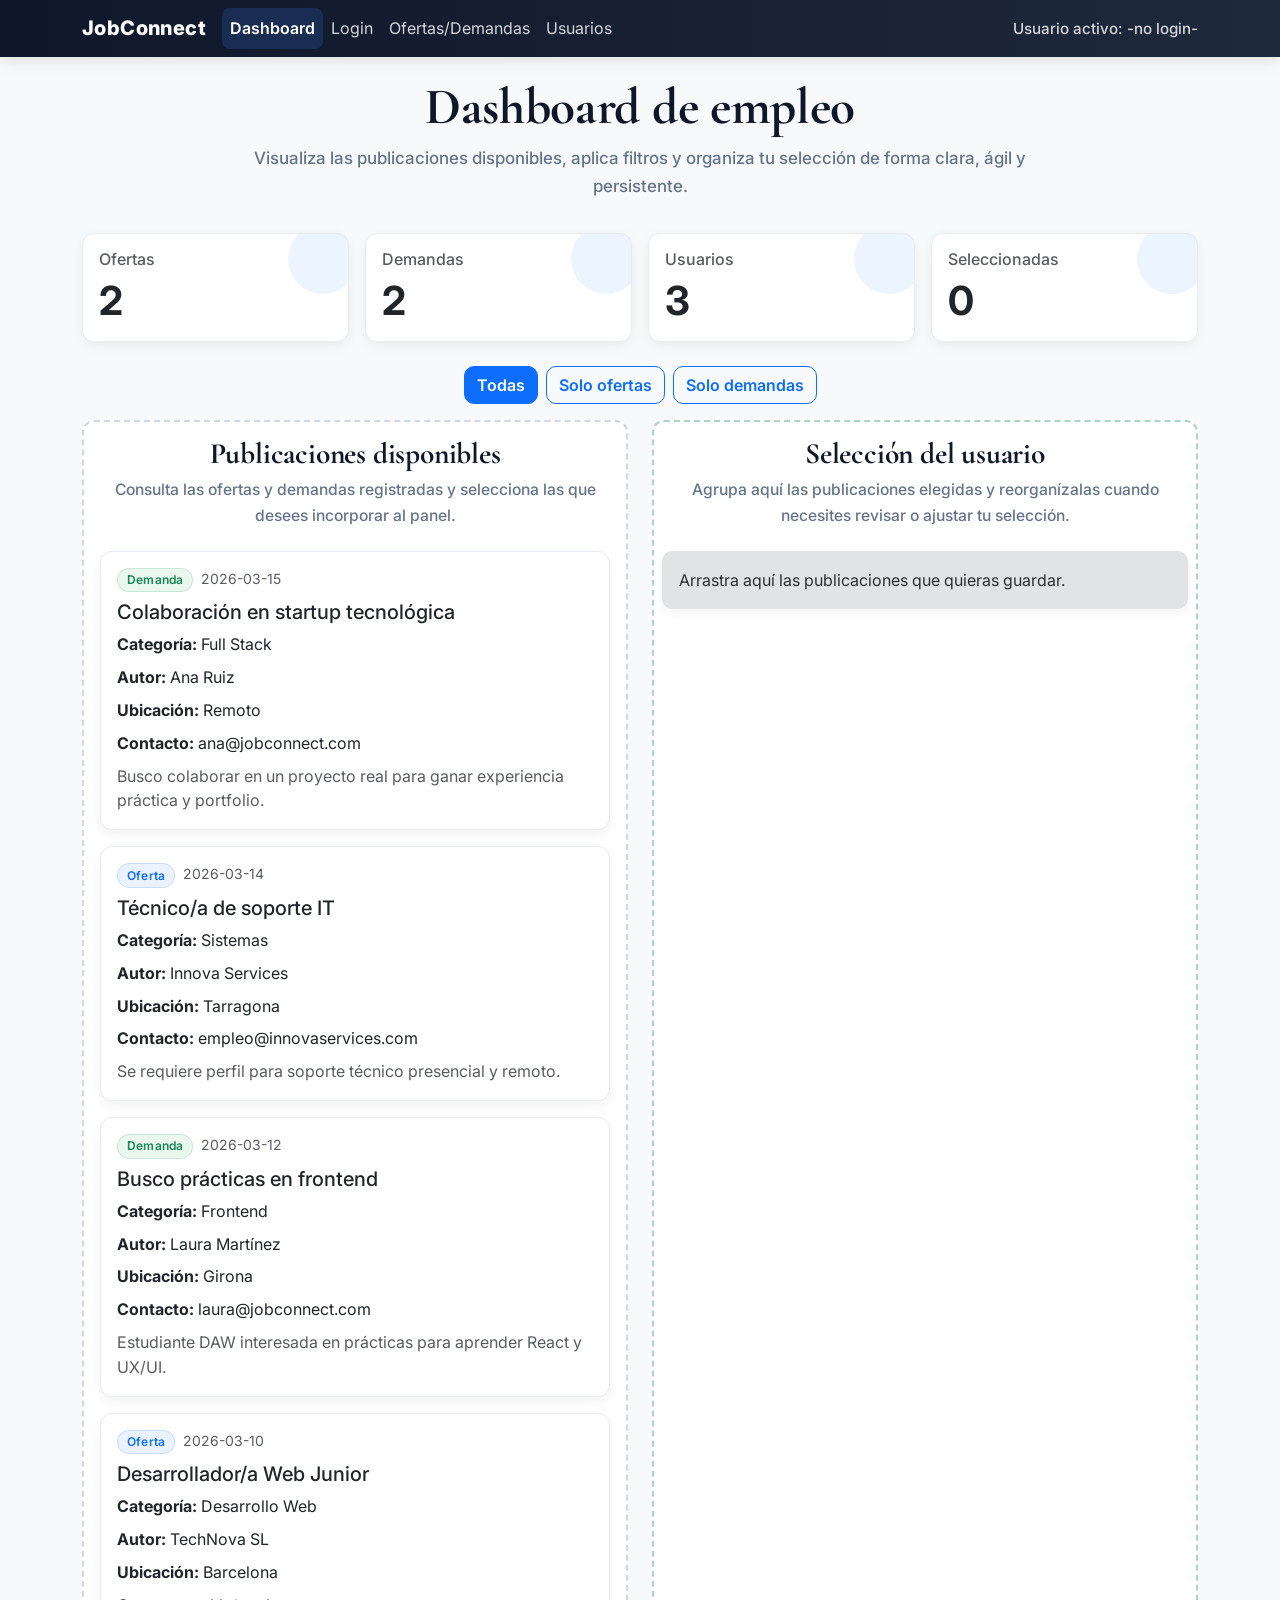
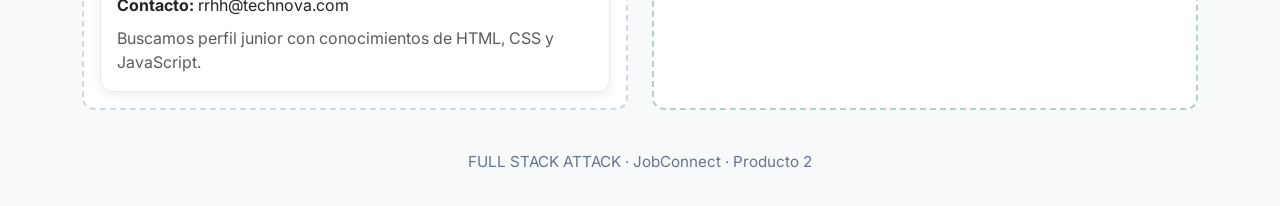
==== commit 5277c426: "style(ui): unificar tipografias y encabezados de todas las pantallas" ====
--- a/index.html
+++ b/index.html
@@ -1,5 +1,6 @@
 <!DOCTYPE html>
 <html lang="es">
+
 <head>
   <!-- Configuración básica del documento -->
   <meta charset="UTF-8" />
@@ -9,16 +10,13 @@
   <title>JobConnect | Dashboard</title>
 
   <!-- Bootstrap 5 para estilos, grid, componentes y diseño responsive -->
-  <link
-    href="https://cdn.jsdelivr.net/npm/bootstrap@5.3.3/dist/css/bootstrap.min.css"
-    rel="stylesheet"
-    integrity="sha384-QWTKZyjpPEjISv5WaRU9OFeRpok6YctnYmDr5pNlyT2bRjXh0JMhjY6hW+ALEwIH"
-    crossorigin="anonymous"
-  />
+  <link href="https://cdn.jsdelivr.net/npm/bootstrap@5.3.3/dist/css/bootstrap.min.css" rel="stylesheet"
+    integrity="sha384-QWTKZyjpPEjISv5WaRU9OFeRpok6YctnYmDr5pNlyT2bRjXh0JMhjY6hW+ALEwIH" crossorigin="anonymous" />
 
   <!-- Hoja de estilos propia del proyecto -->
   <link rel="stylesheet" href="assets/css/styles.css" />
 </head>
+
 <body>
   <!-- =========================
        BARRA DE NAVEGACIÓN
@@ -34,15 +32,8 @@
       <a class="navbar-brand" href="index.html">JobConnect</a>
 
       <!-- Botón hamburguesa para móviles -->
-      <button
-        class="navbar-toggler"
-        type="button"
-        data-bs-toggle="collapse"
-        data-bs-target="#navbarPrincipal"
-        aria-controls="navbarPrincipal"
-        aria-expanded="false"
-        aria-label="Mostrar navegación"
-      >
+      <button class="navbar-toggler" type="button" data-bs-toggle="collapse" data-bs-target="#navbarPrincipal"
+        aria-controls="navbarPrincipal" aria-expanded="false" aria-label="Mostrar navegación">
         <span class="navbar-toggler-icon"></span>
       </button>
 
@@ -83,10 +74,11 @@
        ========================= -->
   <main class="container py-4">
     <!-- Bloque de presentación del dashboard -->
-    <section class="hero mb-4">
-      <h1 class="h2 mb-2">Dashboard de empleo</h1>
-      <p class="mb-0">
-        En este panel podemos visualizar publicaciones, filtrarlas y arrastrarlas a la zona de selección.
+    <section class="page-intro">
+      <h1 class="page-heading">Dashboard de empleo</h1>
+      <p class="page-subtitle mb-0">
+        Visualiza las publicaciones disponibles, aplica filtros y organiza tu selección de forma clara,
+        ágil y persistente.
       </p>
     </section>
 
@@ -152,7 +144,7 @@
          JavaScript usa el atributo data-filtro para saber qué filtro aplicar.
     -->
     <section class="mb-3">
-      <div class="d-flex gap-2 flex-wrap">
+      <div class="d-flex gap-2 flex-wrap justify-content-center">
         <button type="button" class="btn btn-primary" data-filtro="todas">Todas</button>
         <button type="button" class="btn btn-outline-primary" data-filtro="oferta">Solo ofertas</button>
         <button type="button" class="btn btn-outline-primary" data-filtro="demanda">Solo demandas</button>
@@ -177,9 +169,11 @@
       <!-- Zona de publicaciones disponibles -->
       <div class="col-12 col-lg-6">
         <div class="drop-zone p-3 h-100">
-          <div class="d-flex justify-content-between align-items-center mb-3">
-            <h2 class="h4 mb-0">Publicaciones disponibles</h2>
-            <small class="text-muted">Arrastra desde aquí</small>
+          <div class="section-heading-block">
+            <h2 class="section-title">Publicaciones disponibles</h2>
+            <p class="section-subtitle">
+              Consulta las ofertas y demandas registradas y selecciona las que desees incorporar al panel.
+            </p>
           </div>
 
           <!-- Aquí JS insertará dinámicamente las tarjetas disponibles -->
@@ -190,9 +184,11 @@
       <!-- Zona de publicaciones seleccionadas -->
       <div class="col-12 col-lg-6">
         <div class="drop-zone drop-zone-destino p-3 h-100">
-          <div class="d-flex justify-content-between align-items-center mb-3">
-            <h2 class="h4 mb-0">Selección del usuario</h2>
-            <small class="text-muted">Suelta aquí para guardar</small>
+          <div class="section-heading-block">
+            <h2 class="section-title">Selección del usuario</h2>
+            <p class="section-subtitle">
+              Agrupa aquí las publicaciones elegidas y reorganízalas cuando necesites revisar o ajustar tu selección.
+            </p>
           </div>
 
           <!-- Aquí JS insertará dinámicamente las tarjetas seleccionadas -->
@@ -210,14 +206,13 @@
   </footer>
 
   <!-- Bootstrap JS para componentes interactivos como navbar responsive -->
-  <script
-    src="https://cdn.jsdelivr.net/npm/bootstrap@5.3.3/dist/js/bootstrap.bundle.min.js"
+  <script src="https://cdn.jsdelivr.net/npm/bootstrap@5.3.3/dist/js/bootstrap.bundle.min.js"
     integrity="sha384-YvpcrYf0tY3lHB60NNkmXc5s9fDVZLESaAA55NDzOxhy9GkcIdslK1eN7N6jIeHz"
-    crossorigin="anonymous"
-  ></script>
+    crossorigin="anonymous"></script>
 
   <!-- Módulo principal del dashboard:
        controla resumen, tarjetas, filtros y drag & drop -->
   <script type="module" src="assets/js/int_1_dashboard.js"></script>
 </body>
+
 </html>
--- a/assets/css/styles.css
+++ b/assets/css/styles.css
@@ -0,0 +1,557 @@
+@import url("https://fonts.googleapis.com/css2?family=Cormorant+Garamond:wght@600;700&family=Inter:wght@400;500;600;700;800&display=swap");
+
+/* =========================================================
+   JobConnect - FULL STACK ATTACK
+   Producto 2 - Estilos personalizados (Bootstrap + mejoras UX/UI)
+   ========================================================= */
+
+/* ---------- Variables visuales ---------- */
+:root {
+  --jc-primary: #0d6efd;
+  --jc-primary-soft: #eaf2ff;
+  --jc-success: #198754;
+  --jc-success-soft: #e9f7ef;
+  --jc-danger: #dc3545;
+  --jc-warning: #ffc107;
+  --jc-dark: #0f172a;
+  --jc-dark-soft: #1e293b;
+  --jc-muted: #64748b;
+  --jc-bg: #f8f9fa;
+  --jc-border: #e9ecef;
+  --jc-shadow-sm: 0 4px 12px rgba(0, 0, 0, 0.06);
+  --jc-shadow-md: 0 8px 24px rgba(0, 0, 0, 0.08);
+  --jc-radius: 12px;
+  --jc-heading-font: "Cormorant Garamond", Georgia, serif;
+  --jc-body-font: "Inter", "Segoe UI", Roboto, Arial, sans-serif;
+}
+
+/* ---------- Base general ---------- */
+html,
+body {
+  background-color: var(--jc-bg);
+  color: var(--jc-dark);
+  scroll-behavior: smooth;
+}
+
+body {
+  min-height: 100vh;
+  font-family: var(--jc-body-font);
+  line-height: 1.55;
+}
+
+/* Contenedor principal con aire visual */
+main.container,
+.container.py-4,
+.container.py-5 {
+  animation: fadeInPage 0.35s ease-in-out;
+}
+
+/* ---------- Navbar ---------- */
+.navbar {
+  background: linear-gradient(90deg, #0f172a, #1e293b) !important;
+  box-shadow: 0 4px 14px rgba(0, 0, 0, 0.10);
+  border-bottom: none;
+}
+
+.navbar-brand {
+  font-family: var(--jc-body-font);
+  font-weight: 800;
+  letter-spacing: 0.4px;
+}
+
+/* Enlaces con transición suave */
+.navbar .nav-link {
+  color: rgba(255, 255, 255, 0.82) !important;
+  border-radius: 8px;
+  padding: 0.5rem 0.85rem;
+  transition: background-color 0.2s ease, color 0.2s ease;
+}
+
+.navbar .nav-link:hover {
+  background-color: rgba(255, 255, 255, 0.08);
+  color: #ffffff !important;
+}
+
+.navbar .nav-link.active {
+  background-color: rgba(59, 130, 246, 0.18);
+  color: #ffffff !important;
+  font-weight: 600;
+}
+
+/* Texto de sesión */
+#usuarioSesionNavbar,
+.usuario-sesion-navbar,
+.navbar .navbar-text {
+  font-weight: 500;
+  color: rgba(255, 255, 255, 0.82) !important;
+  font-size: 0.95rem;
+}
+
+/* ---------- Títulos globales ---------- */
+h1,
+h2,
+h3,
+h4 {
+  color: var(--jc-dark);
+}
+
+.page-intro {
+  max-width: 920px;
+  margin: 0 auto 2rem;
+  text-align: center;
+}
+
+.page-heading {
+  font-family: var(--jc-heading-font);
+  font-size: clamp(2.3rem, 4vw, 3.25rem);
+  font-weight: 700;
+  line-height: 1.05;
+  letter-spacing: -0.3px;
+  color: #0f172a;
+  text-align: center;
+  margin-bottom: 0.55rem;
+}
+
+.page-subtitle {
+  max-width: 840px;
+  margin: 0 auto;
+  font-family: var(--jc-body-font);
+  font-size: 1.06rem;
+  font-weight: 500;
+  line-height: 1.7;
+  color: var(--jc-muted);
+  text-align: center;
+}
+
+.section-heading-block {
+  display: flex;
+  flex-direction: column;
+  align-items: center;
+  justify-content: center;
+  gap: 0.45rem;
+  text-align: center;
+  margin-bottom: 1.35rem;
+}
+
+.section-title {
+  margin: 0;
+  font-family: var(--jc-heading-font);
+  font-size: clamp(1.7rem, 2.3vw, 2.15rem);
+  font-weight: 700;
+  line-height: 1.08;
+  letter-spacing: -0.2px;
+  color: #0f172a;
+  text-align: center;
+}
+
+.section-subtitle {
+  max-width: 660px;
+  margin: 0;
+  font-size: 0.98rem;
+  font-weight: 500;
+  line-height: 1.65;
+  color: var(--jc-muted);
+  text-align: center;
+}
+
+/* Título antiguo conservado por compatibilidad */
+.page-title {
+  margin-bottom: 1rem;
+}
+
+.hero {
+  max-width: 920px;
+  margin: 0 auto 2rem;
+  text-align: center;
+}
+
+.hero h1,
+.hero p {
+  text-align: center;
+}
+
+.hero p {
+  max-width: 820px;
+  margin: 0 auto;
+  color: var(--jc-muted);
+  font-size: 1.03rem;
+  font-weight: 500;
+  line-height: 1.7;
+}
+
+/* Tarjetas de sección */
+.section-card,
+.form-section,
+.seccion-formulario,
+.seccion-listado {
+  background: #fff;
+  border: 1px solid var(--jc-border);
+  border-radius: var(--jc-radius);
+  box-shadow: var(--jc-shadow-sm);
+}
+
+.section-card,
+.form-section {
+  padding: 1rem;
+}
+
+.seccion-formulario,
+.seccion-listado {
+  padding: 1.5rem;
+}
+
+/* ---------- Cards (dashboard y publicaciones) ---------- */
+.card {
+  border: 1px solid var(--jc-border);
+  border-radius: var(--jc-radius);
+  box-shadow: var(--jc-shadow-sm);
+  transition:
+    transform 0.2s ease,
+    box-shadow 0.2s ease,
+    border-color 0.2s ease;
+}
+
+.card:hover {
+  transform: translateY(-2px);
+  box-shadow: var(--jc-shadow-md);
+  border-color: #dfe6ee;
+}
+
+/* Cabecera de tarjetas */
+.card-title {
+  font-weight: 700;
+}
+
+/* Cards resumen (dashboard) */
+.stats-card,
+.card-resumen {
+  position: relative;
+  overflow: hidden;
+}
+
+.stats-card::after,
+.card-resumen::after {
+  content: "";
+  position: absolute;
+  right: -10px;
+  top: -10px;
+  width: 70px;
+  height: 70px;
+  border-radius: 50%;
+  background: rgba(13, 110, 253, 0.08);
+}
+
+.stats-card .display-6,
+.card-resumen .display-6 {
+  font-weight: 700;
+}
+
+/* ---------- Badges (oferta / demanda / roles) ---------- */
+.badge {
+  font-weight: 600;
+  border-radius: 999px;
+  padding: 0.45em 0.75em;
+  letter-spacing: 0.2px;
+}
+
+.badge-oferta {
+  background-color: var(--jc-primary-soft);
+  color: var(--jc-primary);
+  border: 1px solid rgba(13, 110, 253, 0.15);
+}
+
+.badge-demanda {
+  background-color: var(--jc-success-soft);
+  color: var(--jc-success);
+  border: 1px solid rgba(25, 135, 84, 0.15);
+}
+
+.badge-rol-candidato {
+  background-color: #f3e8ff;
+  color: #7e22ce;
+  border: 1px solid rgba(126, 34, 206, 0.15);
+}
+
+.badge-rol-empresa {
+  background-color: #fff4e5;
+  color: #b45309;
+  border: 1px solid rgba(180, 83, 9, 0.15);
+}
+
+/* ---------- Botones ---------- */
+.btn {
+  border-radius: 10px;
+  font-weight: 600;
+  transition:
+    transform 0.18s ease,
+    box-shadow 0.18s ease,
+    opacity 0.18s ease,
+    background-color 0.18s ease,
+    border-color 0.18s ease;
+}
+
+.btn:hover {
+  transform: translateY(-1px);
+  box-shadow: 0 6px 14px rgba(0, 0, 0, 0.10);
+}
+
+.btn:active {
+  transform: translateY(0);
+  box-shadow: none;
+}
+
+.btn:focus {
+  box-shadow: 0 0 0 0.2rem rgba(13, 110, 253, 0.18);
+}
+
+.btn-danger {
+  box-shadow: 0 4px 10px rgba(220, 53, 69, 0.14);
+}
+
+/* ---------- Formularios ---------- */
+.form-control,
+.form-select,
+textarea.form-control {
+  border-radius: 10px;
+  border-color: #dce3ea;
+  transition:
+    border-color 0.18s ease,
+    box-shadow 0.18s ease,
+    background-color 0.18s ease;
+}
+
+.form-control:focus,
+.form-select:focus,
+textarea.form-control:focus {
+  border-color: rgba(13, 110, 253, 0.45);
+  box-shadow: 0 0 0 0.2rem rgba(13, 110, 253, 0.12);
+}
+
+.form-label {
+  font-weight: 600;
+  margin-bottom: 0.35rem;
+}
+
+/* ---------- Tablas ---------- */
+.table {
+  margin-bottom: 0;
+  vertical-align: middle;
+}
+
+.table thead th {
+  background-color: #f1f5f9;
+  border-bottom: 1px solid #dfe6ee;
+  color: #334155;
+  font-weight: 700;
+  white-space: nowrap;
+}
+
+.table tbody tr {
+  transition: background-color 0.18s ease;
+}
+
+.table tbody tr:hover {
+  background-color: #f8fbff;
+}
+
+.table-container,
+.table-wrapper {
+  background: #fff;
+  border: 1px solid #e2e8f0;
+  border-radius: 14px;
+  box-shadow: var(--jc-shadow-sm);
+  overflow: hidden;
+}
+
+/* ---------- Alerts (feedback visual) ---------- */
+.alert {
+  border-radius: 10px;
+  border: 1px solid transparent;
+  animation: fadeInAlert 0.25s ease-in-out;
+  box-shadow: 0 4px 12px rgba(0, 0, 0, 0.05);
+}
+
+.alert-success {
+  border-color: rgba(25, 135, 84, 0.18);
+}
+
+.alert-danger {
+  border-color: rgba(220, 53, 69, 0.18);
+}
+
+.alert-warning {
+  border-color: rgba(255, 193, 7, 0.25);
+}
+
+/* ---------- Estado vacío / mensajes informativos ---------- */
+.empty-state,
+.estado-vacio {
+  border: 1px dashed #cfd8e3;
+  background: #ffffff;
+  border-radius: var(--jc-radius);
+  padding: 1rem;
+  color: #64748b;
+}
+
+/* ---------- Dashboard: tarjetas de publicaciones ---------- */
+.publicacion-card .card-body {
+  display: flex;
+  flex-direction: column;
+  gap: 0.45rem;
+}
+
+.publicacion-card .meta-linea {
+  color: var(--jc-muted);
+  font-size: 0.95rem;
+}
+
+.publicacion-card .descripcion-corta {
+  color: #495057;
+  line-height: 1.45;
+}
+
+/* ---------- Utilidades visuales extra ---------- */
+.shadow-soft {
+  box-shadow: var(--jc-shadow-sm);
+}
+
+.rounded-soft {
+  border-radius: var(--jc-radius);
+}
+
+.border-soft {
+  border: 1px solid var(--jc-border);
+}
+
+/* ---------- Secciones principales usadas en producto 2 ---------- */
+.drop-zone {
+  background: #fff;
+  border: 2px dashed #cfd8e3;
+  border-radius: var(--jc-radius);
+  min-height: 320px;
+  transition: border-color 0.2s ease, background-color 0.2s ease, box-shadow 0.2s ease;
+}
+
+.drop-zone-activa {
+  border-color: var(--jc-primary);
+  background-color: rgba(13, 110, 253, 0.04);
+  box-shadow: 0 0 0 0.2rem rgba(13, 110, 253, 0.08);
+}
+
+.drop-zone-destino {
+  border-color: rgba(25, 135, 84, 0.35);
+}
+
+.tarjeta-arrastrable {
+  cursor: grab;
+}
+
+.tarjeta-dragging {
+  opacity: 0.55;
+  transform: rotate(1deg);
+}
+
+.canvas-wrapper {
+  background: #ffffff;
+  border: 1px solid #e2e8f0;
+  border-radius: 14px;
+  padding: 1rem;
+}
+
+.canvas-panel {
+  width: 100%;
+  max-width: 100%;
+  background: #fff;
+  border: 1px solid var(--jc-border);
+  border-radius: var(--jc-radius);
+}
+
+/* ---------- Login ---------- */
+.login-panel {
+  max-width: 720px;
+  margin: 0 auto;
+}
+
+.session-panel {
+  background: linear-gradient(180deg, #ffffff, #f8fbff);
+}
+
+#usuario-activo-pagina {
+  font-size: 1rem;
+  line-height: 1.6;
+}
+
+/* ---------- Footer ---------- */
+footer {
+  padding: 1rem 0 2rem;
+  color: var(--jc-muted);
+  font-size: 0.95rem;
+}
+
+/* ---------- Animaciones suaves ---------- */
+@keyframes fadeInPage {
+  from {
+    opacity: 0;
+    transform: translateY(6px);
+  }
+
+  to {
+    opacity: 1;
+    transform: translateY(0);
+  }
+}
+
+@keyframes fadeInAlert {
+  from {
+    opacity: 0;
+    transform: translateY(-4px);
+  }
+
+  to {
+    opacity: 1;
+    transform: translateY(0);
+  }
+}
+
+/* ---------- Responsive ---------- */
+@media (max-width: 992px) {
+
+  .navbar .d-flex.gap-2,
+  .navbar .d-flex.align-items-center.gap-2 {
+    margin-top: 0.5rem;
+  }
+
+  .card:hover {
+    transform: none;
+    box-shadow: var(--jc-shadow-sm);
+  }
+}
+
+@media (max-width: 768px) {
+  .page-heading {
+    font-size: clamp(2rem, 7vw, 2.45rem);
+  }
+
+  .section-title {
+    font-size: clamp(1.55rem, 6vw, 1.9rem);
+  }
+
+  .page-subtitle,
+  .section-subtitle,
+  .hero p {
+    font-size: 0.98rem;
+  }
+
+  .table thead th,
+  .table tbody td {
+    font-size: 0.92rem;
+  }
+
+  .btn {
+    width: 100%;
+  }
+
+  .btn + .btn {
+    margin-top: 0.5rem;
+  }
+}
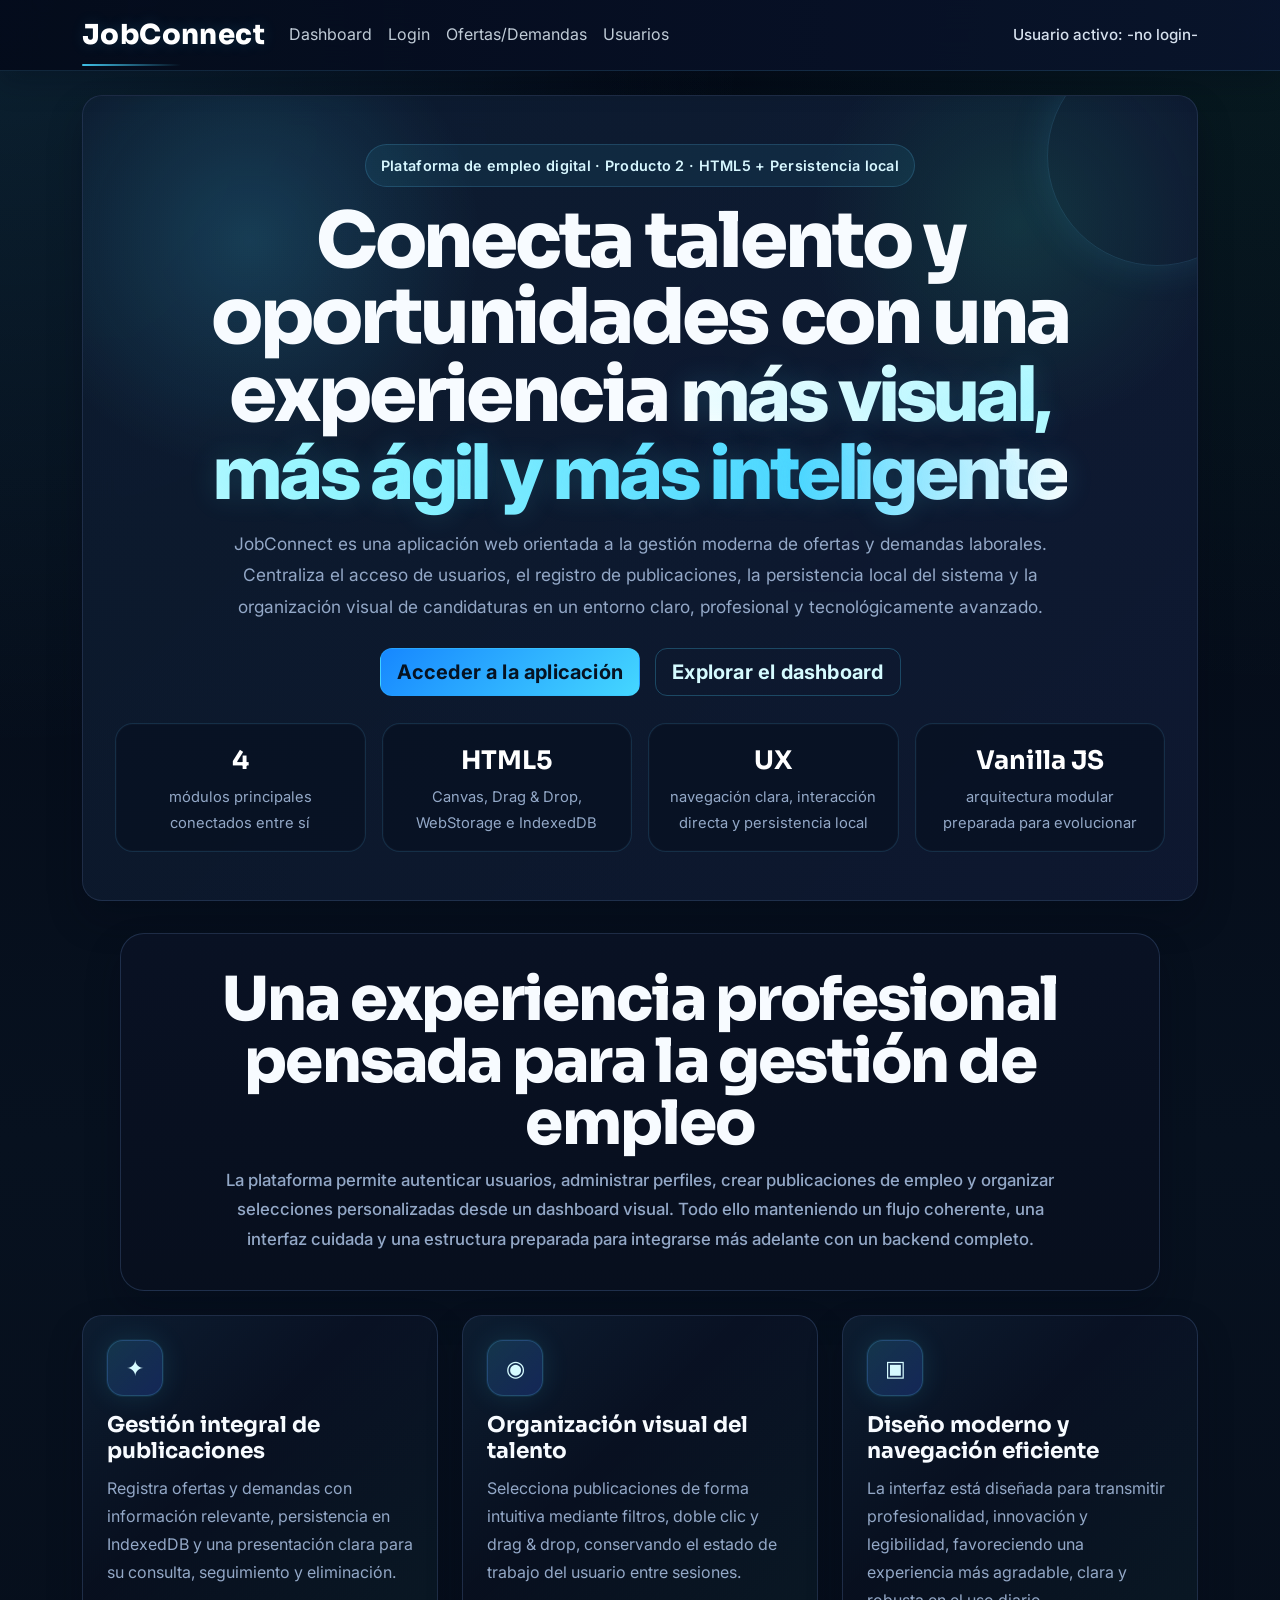
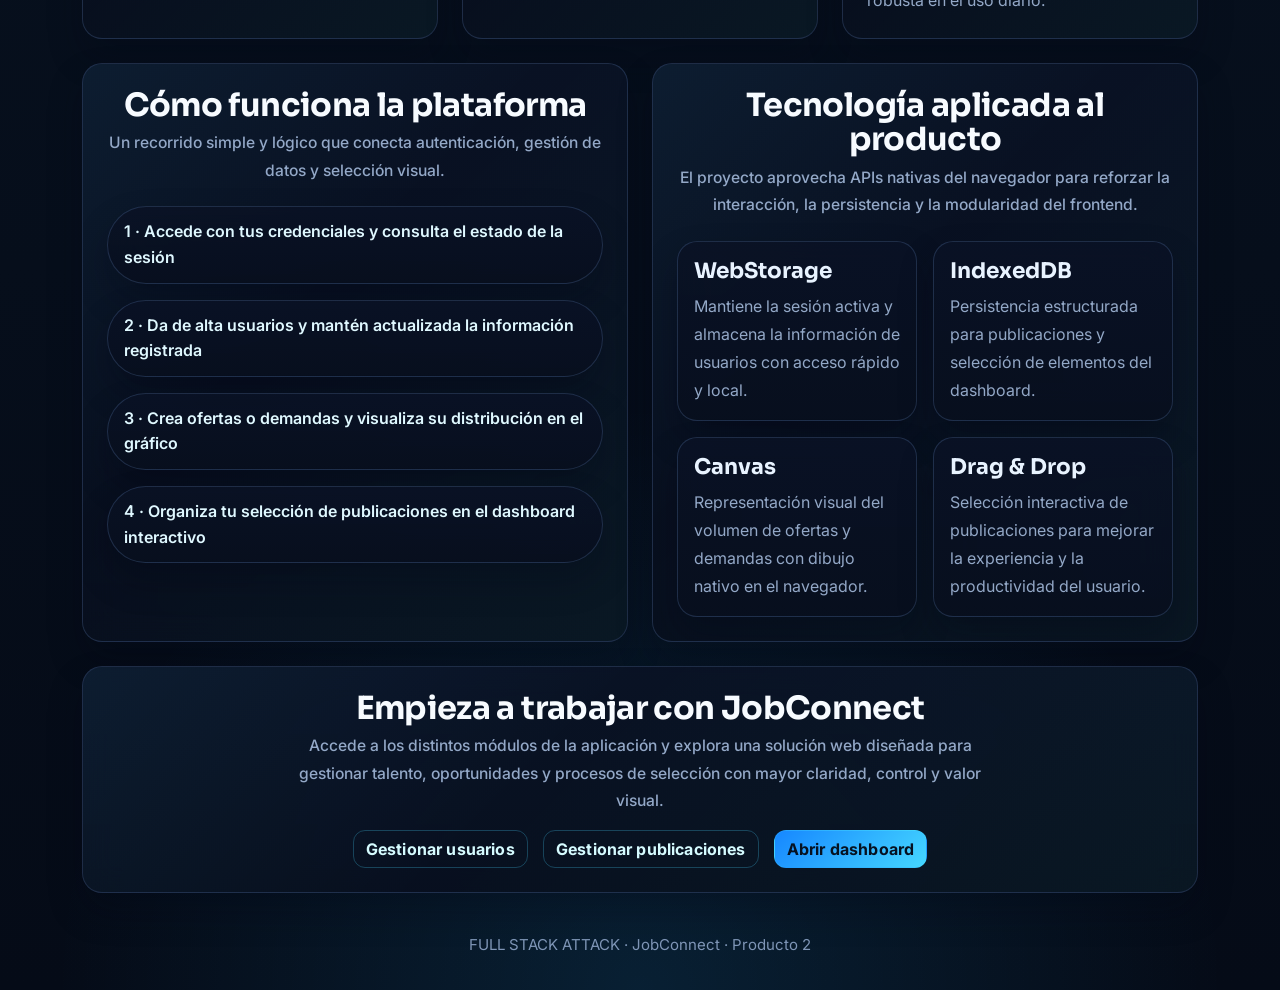
==== commit 6c4a4e3b: "feat(ui): crear portada principal y rediseñar interfaz general de JobConnect" ====
--- a/index.html
+++ b/index.html
@@ -6,10 +6,10 @@
   <meta charset="UTF-8" />
   <meta name="viewport" content="width=device-width, initial-scale=1.0" />
 
-  <!-- Título que aparece en la pestaña del navegador -->
-  <title>JobConnect | Dashboard</title>
-
-  <!-- Bootstrap 5 para estilos, grid, componentes y diseño responsive -->
+  <!-- Título mostrado en la pestaña del navegador -->
+  <title>JobConnect | Plataforma de empleo</title>
+
+  <!-- Bootstrap 5 para diseño responsive y componentes visuales -->
   <link href="https://cdn.jsdelivr.net/npm/bootstrap@5.3.3/dist/css/bootstrap.min.css" rel="stylesheet"
     integrity="sha384-QWTKZyjpPEjISv5WaRU9OFeRpok6YctnYmDr5pNlyT2bRjXh0JMhjY6hW+ALEwIH" crossorigin="anonymous" />
 
@@ -21,46 +21,28 @@
   <!-- =========================
        BARRA DE NAVEGACIÓN
        =========================
-       Esta navbar aparece en la parte superior y permite:
-       - moverse entre páginas
-       - ver el usuario activo
-       - cerrar sesión si existe login
+       La marca lleva a la portada principal.
+       El resto de enlaces mantiene el acceso directo a las páginas exigidas.
   -->
   <nav class="navbar navbar-expand-lg navbar-dark bg-dark">
     <div class="container">
-      <!-- Nombre/marca del proyecto -->
       <a class="navbar-brand" href="index.html">JobConnect</a>
 
-      <!-- Botón hamburguesa para móviles -->
-      <button class="navbar-toggler" type="button" data-bs-toggle="collapse" data-bs-target="#navbarPrincipal"
-        aria-controls="navbarPrincipal" aria-expanded="false" aria-label="Mostrar navegación">
+      <button class="navbar-toggler" type="button" data-bs-toggle="collapse" data-bs-target="#navbarInicio"
+        aria-controls="navbarInicio" aria-expanded="false" aria-label="Mostrar navegación">
         <span class="navbar-toggler-icon"></span>
       </button>
 
-      <!-- Contenido desplegable de la navbar -->
-      <div class="collapse navbar-collapse" id="navbarPrincipal">
-        <!-- Menú principal de navegación -->
+      <div class="collapse navbar-collapse" id="navbarInicio">
         <ul class="navbar-nav me-auto mb-2 mb-lg-0">
-          <!-- Página actual: dashboard -->
-          <li class="nav-item"><a class="nav-link active" href="index.html">Dashboard</a></li>
-
-          <!-- Enlace a login -->
+          <li class="nav-item"><a class="nav-link" href="dashboard.html">Dashboard</a></li>
           <li class="nav-item"><a class="nav-link" href="login.html">Login</a></li>
-
-          <!-- Enlace a gestión de publicaciones -->
           <li class="nav-item"><a class="nav-link" href="ofertas-demandas.html">Ofertas/Demandas</a></li>
-
-          <!-- Enlace a gestión de usuarios -->
           <li class="nav-item"><a class="nav-link" href="usuarios.html">Usuarios</a></li>
         </ul>
 
-        <!-- Zona derecha de la navbar:
-             muestra el usuario activo y el botón de cerrar sesión -->
         <div class="d-flex align-items-center gap-2">
-          <!-- Este span será actualizado dinámicamente por JavaScript -->
           <span class="navbar-text" id="usuarioActivo">Usuario activo: -no login-</span>
-
-          <!-- Este botón empieza oculto y solo se muestra si hay sesión iniciada -->
           <button id="btn-cerrar-sesion" class="btn btn-sm btn-outline-light d-none" type="button">
             Cerrar sesión
           </button>
@@ -73,146 +55,190 @@
        CONTENIDO PRINCIPAL
        ========================= -->
   <main class="container py-4">
-    <!-- Bloque de presentación del dashboard -->
-    <section class="page-intro">
-      <h1 class="page-heading">Dashboard de empleo</h1>
-      <p class="page-subtitle mb-0">
-        Visualiza las publicaciones disponibles, aplica filtros y organiza tu selección de forma clara,
-        ágil y persistente.
+    <!-- Hero principal de la portada -->
+    <section class="hero-home text-center">
+      <span class="hero-badge">Plataforma de empleo digital · Producto 2 · HTML5 + Persistencia local</span>
+      <h1 class="hero-title">
+        Conecta talento y oportunidades con una experiencia
+        <span class="hero-highlight">más visual, más ágil y más inteligente</span>
+      </h1>
+      <p class="hero-description">
+        JobConnect es una aplicación web orientada a la gestión moderna de ofertas y demandas laborales.
+        Centraliza el acceso de usuarios, el registro de publicaciones, la persistencia local del sistema y la
+        organización visual de candidaturas en un entorno claro, profesional y tecnológicamente avanzado.
       </p>
-    </section>
-
-    <!-- =========================
-         TARJETAS RESUMEN
-         =========================
-         Estas tarjetas muestran métricas generales del sistema:
-         - ofertas
-         - demandas
-         - usuarios
-         - publicaciones seleccionadas
-    -->
-    <section class="row g-3 mb-4">
-      <div class="col-12 col-md-3">
-        <div class="card card-resumen">
-          <div class="card-body">
-            <h2 class="h6 text-muted">Ofertas</h2>
-            <!-- Se rellena por JS -->
-            <p class="display-6 mb-0" id="total-ofertas">0</p>
-          </div>
-        </div>
-      </div>
-
-      <div class="col-12 col-md-3">
-        <div class="card card-resumen">
-          <div class="card-body">
-            <h2 class="h6 text-muted">Demandas</h2>
-            <!-- Se rellena por JS -->
-            <p class="display-6 mb-0" id="total-demandas">0</p>
-          </div>
-        </div>
-      </div>
-
-      <div class="col-12 col-md-3">
-        <div class="card card-resumen">
-          <div class="card-body">
-            <h2 class="h6 text-muted">Usuarios</h2>
-            <!-- Se rellena por JS -->
-            <p class="display-6 mb-0" id="total-usuarios">0</p>
-          </div>
-        </div>
-      </div>
-
-      <div class="col-12 col-md-3">
-        <div class="card card-resumen">
-          <div class="card-body">
-            <h2 class="h6 text-muted">Seleccionadas</h2>
-            <!-- Se rellena por JS -->
-            <p class="display-6 mb-0" id="total-seleccionadas">0</p>
-          </div>
-        </div>
-      </div>
-    </section>
-
-    <!-- =========================
-         BOTONES DE FILTRO
-         =========================
-         Permiten mostrar:
-         - todas las publicaciones
-         - solo ofertas
-         - solo demandas
-
-         JavaScript usa el atributo data-filtro para saber qué filtro aplicar.
-    -->
-    <section class="mb-3">
-      <div class="d-flex gap-2 flex-wrap justify-content-center">
-        <button type="button" class="btn btn-primary" data-filtro="todas">Todas</button>
-        <button type="button" class="btn btn-outline-primary" data-filtro="oferta">Solo ofertas</button>
-        <button type="button" class="btn btn-outline-primary" data-filtro="demanda">Solo demandas</button>
-      </div>
-    </section>
-
-    <!-- Zona donde JS mostrará mensajes de éxito o error -->
-    <div id="mensaje-dashboard" class="mb-3"></div>
-
-    <!-- =========================
-         ZONAS PRINCIPALES DEL DASHBOARD
-         =========================
-         Izquierda:
-         - publicaciones disponibles
-
-         Derecha:
-         - selección del usuario
-
-         Ambas zonas participan en la lógica drag & drop.
-    -->
-    <section class="row g-4">
-      <!-- Zona de publicaciones disponibles -->
+
+      <div class="hero-actions">
+        <a href="login.html" class="btn btn-primary btn-lg">Acceder a la aplicación</a>
+        <a href="dashboard.html" class="btn btn-outline-primary btn-lg">Explorar el dashboard</a>
+      </div>
+
+      <div class="hero-metrics">
+        <div class="hero-metric">
+          <strong>4</strong>
+          <span>módulos principales conectados entre sí</span>
+        </div>
+        <div class="hero-metric">
+          <strong>HTML5</strong>
+          <span>Canvas, Drag &amp; Drop, WebStorage e IndexedDB</span>
+        </div>
+        <div class="hero-metric">
+          <strong>UX</strong>
+          <span>navegación clara, interacción directa y persistencia local</span>
+        </div>
+        <div class="hero-metric">
+          <strong>Vanilla JS</strong>
+          <span>arquitectura modular preparada para evolucionar</span>
+        </div>
+      </div>
+    </section>
+
+    <!-- Bloque explicativo principal -->
+    <section class="page-intro mb-4">
+      <h2 class="page-heading">Una experiencia profesional pensada para la gestión de empleo</h2>
+      <p class="page-subtitle">
+        La plataforma permite autenticar usuarios, administrar perfiles, crear publicaciones de empleo y organizar
+        selecciones personalizadas desde un dashboard visual. Todo ello manteniendo un flujo coherente, una interfaz
+        cuidada y una estructura preparada para integrarse más adelante con un backend completo.
+      </p>
+    </section>
+
+    <!-- Tarjetas con propuesta de valor -->
+    <section class="row g-4 mb-4">
+      <div class="col-12 col-lg-4">
+        <article class="feature-card h-100">
+          <div class="card-icon">✦</div>
+          <h3>Gestión integral de publicaciones</h3>
+          <p>
+            Registra ofertas y demandas con información relevante, persistencia en IndexedDB y una presentación clara
+            para su consulta, seguimiento y eliminación.
+          </p>
+        </article>
+      </div>
+
+      <div class="col-12 col-lg-4">
+        <article class="feature-card h-100">
+          <div class="card-icon">◉</div>
+          <h3>Organización visual del talento</h3>
+          <p>
+            Selecciona publicaciones de forma intuitiva mediante filtros, doble clic y drag &amp; drop, conservando el
+            estado de trabajo del usuario entre sesiones.
+          </p>
+        </article>
+      </div>
+
+      <div class="col-12 col-lg-4">
+        <article class="feature-card h-100">
+          <div class="card-icon">▣</div>
+          <h3>Diseño moderno y navegación eficiente</h3>
+          <p>
+            La interfaz está diseñada para transmitir profesionalidad, innovación y legibilidad, favoreciendo una
+            experiencia más agradable, clara y robusta en el uso diario.
+          </p>
+        </article>
+      </div>
+    </section>
+
+    <!-- Flujo de trabajo -->
+    <section class="row g-4 mb-4">
       <div class="col-12 col-lg-6">
-        <div class="drop-zone p-3 h-100">
+        <section class="process-card h-100">
           <div class="section-heading-block">
-            <h2 class="section-title">Publicaciones disponibles</h2>
+            <h2 class="section-title">Cómo funciona la plataforma</h2>
             <p class="section-subtitle">
-              Consulta las ofertas y demandas registradas y selecciona las que desees incorporar al panel.
+              Un recorrido simple y lógico que conecta autenticación, gestión de datos y selección visual.
             </p>
           </div>
 
-          <!-- Aquí JS insertará dinámicamente las tarjetas disponibles -->
-          <div class="row g-3" id="contenedor-publicaciones"></div>
-        </div>
-      </div>
-
-      <!-- Zona de publicaciones seleccionadas -->
+          <div class="d-grid gap-3">
+            <div class="info-chip">1 · Accede con tus credenciales y consulta el estado de la sesión</div>
+            <div class="info-chip">2 · Da de alta usuarios y mantén actualizada la información registrada</div>
+            <div class="info-chip">3 · Crea ofertas o demandas y visualiza su distribución en el gráfico</div>
+            <div class="info-chip">4 · Organiza tu selección de publicaciones en el dashboard interactivo</div>
+          </div>
+        </section>
+      </div>
+
       <div class="col-12 col-lg-6">
-        <div class="drop-zone drop-zone-destino p-3 h-100">
+        <section class="highlight-card h-100">
           <div class="section-heading-block">
-            <h2 class="section-title">Selección del usuario</h2>
+            <h2 class="section-title">Tecnología aplicada al producto</h2>
             <p class="section-subtitle">
-              Agrupa aquí las publicaciones elegidas y reorganízalas cuando necesites revisar o ajustar tu selección.
+              El proyecto aprovecha APIs nativas del navegador para reforzar la interacción, la persistencia y la
+              modularidad del frontend.
             </p>
           </div>
 
-          <!-- Aquí JS insertará dinámicamente las tarjetas seleccionadas -->
-          <div class="row g-3" id="contenedor-seleccionadas"></div>
-        </div>
+          <div class="row g-3">
+            <div class="col-12 col-md-6">
+              <article class="section-glass p-3 h-100">
+                <h3 class="h5 mb-2">WebStorage</h3>
+                <p class="mb-0 text-muted">Mantiene la sesión activa y almacena la información de usuarios con acceso rápido y local.</p>
+              </article>
+            </div>
+            <div class="col-12 col-md-6">
+              <article class="section-glass p-3 h-100">
+                <h3 class="h5 mb-2">IndexedDB</h3>
+                <p class="mb-0 text-muted">Persistencia estructurada para publicaciones y selección de elementos del dashboard.</p>
+              </article>
+            </div>
+            <div class="col-12 col-md-6">
+              <article class="section-glass p-3 h-100">
+                <h3 class="h5 mb-2">Canvas</h3>
+                <p class="mb-0 text-muted">Representación visual del volumen de ofertas y demandas con dibujo nativo en el navegador.</p>
+              </article>
+            </div>
+            <div class="col-12 col-md-6">
+              <article class="section-glass p-3 h-100">
+                <h3 class="h5 mb-2">Drag &amp; Drop</h3>
+                <p class="mb-0 text-muted">Selección interactiva de publicaciones para mejorar la experiencia y la productividad del usuario.</p>
+              </article>
+            </div>
+          </div>
+        </section>
+      </div>
+    </section>
+
+    <!-- CTA final -->
+    <section class="cta-panel text-center">
+      <div class="section-heading-block mb-3">
+        <h2 class="section-title">Empieza a trabajar con JobConnect</h2>
+        <p class="section-subtitle">
+          Accede a los distintos módulos de la aplicación y explora una solución web diseñada para gestionar talento,
+          oportunidades y procesos de selección con mayor claridad, control y valor visual.
+        </p>
+      </div>
+
+      <div class="hero-actions mb-0">
+        <a href="usuarios.html" class="btn btn-outline-primary">Gestionar usuarios</a>
+        <a href="ofertas-demandas.html" class="btn btn-outline-primary">Gestionar publicaciones</a>
+        <a href="dashboard.html" class="btn btn-primary">Abrir dashboard</a>
       </div>
     </section>
   </main>
 
-  <!-- Pie de página -->
   <footer>
     <div class="container text-center">
       FULL STACK ATTACK · JobConnect · Producto 2
     </div>
   </footer>
 
-  <!-- Bootstrap JS para componentes interactivos como navbar responsive -->
+  <!-- Bootstrap JS para navbar responsive y otros componentes -->
   <script src="https://cdn.jsdelivr.net/npm/bootstrap@5.3.3/dist/js/bootstrap.bundle.min.js"
     integrity="sha384-YvpcrYf0tY3lHB60NNkmXc5s9fDVZLESaAA55NDzOxhy9GkcIdslK1eN7N6jIeHz"
     crossorigin="anonymous"></script>
 
-  <!-- Módulo principal del dashboard:
-       controla resumen, tarjetas, filtros y drag & drop -->
-  <script type="module" src="assets/js/int_1_dashboard.js"></script>
+  <!-- Módulo UI para pintar el usuario activo y gestionar el cierre de sesión -->
+  <script type="module">
+    import { inicializarAlmacenamiento } from "./assets/js/almacenaje.js";
+    import { configurarBotonCerrarSesion, pintarUsuarioEnNavbar } from "./assets/js/ui.js";
+
+    window.addEventListener("DOMContentLoaded", async () => {
+      await inicializarAlmacenamiento();
+      pintarUsuarioEnNavbar();
+      configurarBotonCerrarSesion();
+    });
+  </script>
 </body>
 
 </html>
--- a/assets/css/styles.css
+++ b/assets/css/styles.css
@@ -1,4 +1,4 @@
-@import url("https://fonts.googleapis.com/css2?family=Cormorant+Garamond:wght@600;700&family=Inter:wght@400;500;600;700;800&display=swap");
+@import url("https://fonts.googleapis.com/css2?family=Inter:wght@400;500;600;700;800&family=Sora:wght@500;600;700;800&display=swap");
 
 /* =========================================================
    JobConnect - FULL STACK ATTACK
@@ -7,118 +7,247 @@
 
 /* ---------- Variables visuales ---------- */
 :root {
-  --jc-primary: #0d6efd;
-  --jc-primary-soft: #eaf2ff;
-  --jc-success: #198754;
-  --jc-success-soft: #e9f7ef;
-  --jc-danger: #dc3545;
-  --jc-warning: #ffc107;
-  --jc-dark: #0f172a;
-  --jc-dark-soft: #1e293b;
-  --jc-muted: #64748b;
-  --jc-bg: #f8f9fa;
-  --jc-border: #e9ecef;
-  --jc-shadow-sm: 0 4px 12px rgba(0, 0, 0, 0.06);
-  --jc-shadow-md: 0 8px 24px rgba(0, 0, 0, 0.08);
-  --jc-radius: 12px;
-  --jc-heading-font: "Cormorant Garamond", Georgia, serif;
+  --jc-primary: #46d5ff;
+  --jc-primary-strong: #1fb5ff;
+  --jc-primary-soft: rgba(70, 213, 255, 0.12);
+  --jc-success: #38f2b0;
+  --jc-success-soft: rgba(56, 242, 176, 0.12);
+  --jc-danger: #ff5a8a;
+  --jc-warning: #ffd166;
+  --jc-dark: #e8f3ff;
+  --jc-heading: #f7fbff;
+  --jc-muted: #93a8c7;
+  --jc-bg: #050b17;
+  --jc-bg-soft: #0d1730;
+  --jc-panel: rgba(10, 18, 37, 0.86);
+  --jc-panel-strong: rgba(12, 23, 46, 0.94);
+  --jc-panel-light: rgba(16, 30, 58, 0.9);
+  --jc-border: rgba(136, 182, 255, 0.18);
+  --jc-border-strong: rgba(97, 201, 255, 0.34);
+  --jc-shadow-sm: 0 18px 34px rgba(2, 8, 23, 0.28);
+  --jc-shadow-md: 0 24px 50px rgba(2, 8, 23, 0.42);
+  --jc-shadow-glow: 0 0 0 1px rgba(70, 213, 255, 0.08), 0 0 28px rgba(70, 213, 255, 0.12);
+  --jc-radius: 20px;
+  --jc-radius-sm: 14px;
+  --jc-heading-font: "Sora", "Inter", sans-serif;
   --jc-body-font: "Inter", "Segoe UI", Roboto, Arial, sans-serif;
 }
 
 /* ---------- Base general ---------- */
 html,
 body {
-  background-color: var(--jc-bg);
+  min-height: 100%;
+  background:
+    radial-gradient(circle at top left, rgba(70, 213, 255, 0.12), transparent 26%),
+    radial-gradient(circle at top right, rgba(56, 242, 176, 0.08), transparent 24%),
+    radial-gradient(circle at bottom center, rgba(31, 181, 255, 0.12), transparent 22%),
+    linear-gradient(180deg, #030814 0%, #07111f 44%, #050b17 100%);
   color: var(--jc-dark);
   scroll-behavior: smooth;
 }
 
 body {
-  min-height: 100vh;
+  position: relative;
   font-family: var(--jc-body-font);
-  line-height: 1.55;
-}
-
-/* Contenedor principal con aire visual */
+  line-height: 1.6;
+  overflow-x: hidden;
+}
+
+body::before,
+body::after {
+  content: "";
+  position: fixed;
+  inset: auto;
+  border-radius: 999px;
+  pointer-events: none;
+  z-index: -1;
+  filter: blur(12px);
+  opacity: 0.55;
+}
+
+body::before {
+  top: 78px;
+  left: -120px;
+  width: 280px;
+  height: 280px;
+  background: rgba(70, 213, 255, 0.16);
+  animation: flotarSuave 12s ease-in-out infinite;
+}
+
+body::after {
+  right: -140px;
+  bottom: 90px;
+  width: 340px;
+  height: 340px;
+  background: rgba(56, 242, 176, 0.12);
+  animation: flotarSuave 15s ease-in-out infinite reverse;
+}
+
 main.container,
 .container.py-4,
 .container.py-5 {
-  animation: fadeInPage 0.35s ease-in-out;
+  animation: fadeInPage 0.45s ease-in-out;
+}
+
+/* ---------- Tipografía ---------- */
+h1,
+h2,
+h3,
+h4,
+h5,
+h6 {
+  font-family: var(--jc-heading-font);
+  color: var(--jc-heading);
+}
+
+p,
+label,
+span,
+small,
+li,
+input,
+select,
+textarea,
+button,
+a,
+td,
+th {
+  font-family: var(--jc-body-font);
+}
+
+.text-muted {
+  color: var(--jc-muted) !important;
 }
 
 /* ---------- Navbar ---------- */
 .navbar {
-  background: linear-gradient(90deg, #0f172a, #1e293b) !important;
-  box-shadow: 0 4px 14px rgba(0, 0, 0, 0.10);
-  border-bottom: none;
+  position: sticky;
+  top: 0;
+  z-index: 1030;
+  backdrop-filter: blur(18px);
+  background: linear-gradient(90deg, rgba(4, 11, 27, 0.96), rgba(9, 20, 44, 0.94)) !important;
+  border-bottom: 1px solid rgba(97, 201, 255, 0.14);
+  box-shadow: 0 10px 30px rgba(2, 8, 23, 0.26);
 }
 
 .navbar-brand {
-  font-family: var(--jc-body-font);
+  position: relative;
+  font-family: var(--jc-heading-font);
+  font-size: 1.72rem;
   font-weight: 800;
   letter-spacing: 0.4px;
-}
-
-/* Enlaces con transición suave */
+  color: #ffffff !important;
+  text-shadow: 0 0 16px rgba(70, 213, 255, 0.16);
+}
+
+.navbar-brand::after {
+  content: "";
+  position: absolute;
+  left: 0;
+  bottom: -4px;
+  width: 54%;
+  height: 2px;
+  border-radius: 999px;
+  background: linear-gradient(90deg, rgba(70, 213, 255, 0.9), rgba(56, 242, 176, 0));
+}
+
 .navbar .nav-link {
-  color: rgba(255, 255, 255, 0.82) !important;
-  border-radius: 8px;
-  padding: 0.5rem 0.85rem;
-  transition: background-color 0.2s ease, color 0.2s ease;
+  color: rgba(233, 245, 255, 0.82) !important;
+  border-radius: 12px;
+  padding: 0.62rem 0.96rem;
+  transition:
+    background-color 0.22s ease,
+    color 0.22s ease,
+    transform 0.22s ease,
+    box-shadow 0.22s ease;
 }
 
 .navbar .nav-link:hover {
-  background-color: rgba(255, 255, 255, 0.08);
+  background-color: rgba(70, 213, 255, 0.08);
   color: #ffffff !important;
+  transform: translateY(-1px);
 }
 
 .navbar .nav-link.active {
-  background-color: rgba(59, 130, 246, 0.18);
+  background: linear-gradient(135deg, rgba(70, 213, 255, 0.18), rgba(58, 99, 255, 0.18));
   color: #ffffff !important;
   font-weight: 600;
-}
-
-/* Texto de sesión */
+  box-shadow: inset 0 0 0 1px rgba(97, 201, 255, 0.16);
+}
+
 #usuarioSesionNavbar,
 .usuario-sesion-navbar,
 .navbar .navbar-text {
+  color: rgba(232, 243, 255, 0.92) !important;
+  font-size: 0.95rem;
   font-weight: 500;
-  color: rgba(255, 255, 255, 0.82) !important;
-  font-size: 0.95rem;
-}
-
-/* ---------- Títulos globales ---------- */
-h1,
-h2,
-h3,
-h4 {
-  color: var(--jc-dark);
-}
-
+}
+
+/* ---------- Contenedores visuales reutilizables ---------- */
+.page-intro,
+.page-shell,
+.hero-home,
+.section-card,
+.form-section,
+.seccion-formulario,
+.seccion-listado,
+.drop-zone,
+.table-wrapper,
+.canvas-wrapper,
+.info-chip,
+.feature-card,
+.process-card,
+.highlight-card,
+.cta-panel,
+.stats-card,
+.card-resumen,
+.section-glass {
+  border: 1px solid var(--jc-border);
+  background: linear-gradient(180deg, rgba(10, 18, 37, 0.9), rgba(8, 15, 30, 0.92));
+  box-shadow: var(--jc-shadow-sm);
+  backdrop-filter: blur(16px);
+}
+
+.section-card,
+.form-section,
+.seccion-formulario,
+.seccion-listado,
+.drop-zone,
+.canvas-wrapper,
+.table-wrapper,
+.feature-card,
+.process-card,
+.highlight-card,
+.cta-panel,
+.hero-home,
+.section-glass {
+  border-radius: var(--jc-radius);
+}
+
+/* ---------- Introducciones y encabezados ---------- */
 .page-intro {
-  max-width: 920px;
+  max-width: 1040px;
   margin: 0 auto 2rem;
+  padding: 2.2rem 1.5rem;
+  border-radius: 24px;
   text-align: center;
 }
 
 .page-heading {
-  font-family: var(--jc-heading-font);
-  font-size: clamp(2.3rem, 4vw, 3.25rem);
-  font-weight: 700;
-  line-height: 1.05;
-  letter-spacing: -0.3px;
-  color: #0f172a;
+  font-size: clamp(2.4rem, 5vw, 3.8rem);
+  font-weight: 800;
+  line-height: 1.02;
+  letter-spacing: -0.03em;
   text-align: center;
-  margin-bottom: 0.55rem;
+  margin-bottom: 0.65rem;
 }
 
 .page-subtitle {
   max-width: 840px;
   margin: 0 auto;
-  font-family: var(--jc-body-font);
-  font-size: 1.06rem;
+  font-size: 1.05rem;
+  line-height: 1.76;
   font-weight: 500;
-  line-height: 1.7;
   color: var(--jc-muted);
   text-align: center;
 }
@@ -128,101 +257,261 @@
   flex-direction: column;
   align-items: center;
   justify-content: center;
-  gap: 0.45rem;
   text-align: center;
-  margin-bottom: 1.35rem;
+  gap: 0.42rem;
+  margin-bottom: 1.4rem;
 }
 
 .section-title {
   margin: 0;
-  font-family: var(--jc-heading-font);
-  font-size: clamp(1.7rem, 2.3vw, 2.15rem);
+  font-size: clamp(1.6rem, 2.5vw, 2.2rem);
   font-weight: 700;
   line-height: 1.08;
-  letter-spacing: -0.2px;
-  color: #0f172a;
+  letter-spacing: -0.02em;
   text-align: center;
 }
 
 .section-subtitle {
-  max-width: 660px;
+  max-width: 700px;
   margin: 0;
   font-size: 0.98rem;
+  line-height: 1.72;
   font-weight: 500;
-  line-height: 1.65;
   color: var(--jc-muted);
   text-align: center;
 }
 
-/* Título antiguo conservado por compatibilidad */
 .page-title {
   margin-bottom: 1rem;
 }
 
-.hero {
+/* ---------- Portada principal ---------- */
+.hero-home {
+  position: relative;
+  overflow: hidden;
+  padding: 3rem 2rem;
+  margin-bottom: 2rem;
+}
+
+.hero-home::before {
+  content: "";
+  position: absolute;
+  inset: 0;
+  background:
+    radial-gradient(circle at 15% 18%, rgba(70, 213, 255, 0.18), transparent 20%),
+    radial-gradient(circle at 84% 16%, rgba(56, 242, 176, 0.12), transparent 18%),
+    linear-gradient(135deg, rgba(70, 213, 255, 0.05), rgba(88, 124, 255, 0.08));
+  pointer-events: none;
+}
+
+.hero-home::after {
+  content: "";
+  position: absolute;
+  right: -70px;
+  top: -50px;
+  width: 220px;
+  height: 220px;
+  border-radius: 50%;
+  border: 1px solid rgba(97, 201, 255, 0.14);
+  box-shadow: 0 0 40px rgba(70, 213, 255, 0.14);
+  pointer-events: none;
+}
+
+.hero-home > * {
+  position: relative;
+  z-index: 1;
+}
+
+.hero-badge {
+  display: inline-flex;
+  align-items: center;
+  gap: 0.55rem;
+  padding: 0.55rem 0.95rem;
+  margin-bottom: 1rem;
+  border-radius: 999px;
+  border: 1px solid rgba(97, 201, 255, 0.18);
+  background: rgba(70, 213, 255, 0.08);
+  color: #d7f7ff;
+  font-size: 0.9rem;
+  font-weight: 600;
+  letter-spacing: 0.02em;
+}
+
+.hero-title {
   max-width: 920px;
-  margin: 0 auto 2rem;
+  margin: 0 auto 1rem;
+  font-size: clamp(2.8rem, 6vw, 4.8rem);
+  font-weight: 800;
+  line-height: 1;
+  letter-spacing: -0.04em;
   text-align: center;
 }
 
-.hero h1,
-.hero p {
+.hero-highlight {
+  background: linear-gradient(90deg, #ffffff 0%, #95f7ff 42%, #4dd7ff 78%, #ffffff 100%);
+  -webkit-background-clip: text;
+  background-clip: text;
+  color: transparent;
+  text-shadow: 0 0 28px rgba(77, 215, 255, 0.16);
+}
+
+.hero-description {
+  max-width: 860px;
+  margin: 0 auto 1.6rem;
   text-align: center;
-}
-
-.hero p {
-  max-width: 820px;
-  margin: 0 auto;
+  font-size: 1.08rem;
+  line-height: 1.82;
   color: var(--jc-muted);
-  font-size: 1.03rem;
-  font-weight: 500;
-  line-height: 1.7;
-}
-
-/* Tarjetas de sección */
+}
+
+.hero-actions {
+  display: flex;
+  justify-content: center;
+  flex-wrap: wrap;
+  gap: 0.95rem;
+  margin-bottom: 1.7rem;
+}
+
+.hero-metrics {
+  display: grid;
+  grid-template-columns: repeat(4, minmax(0, 1fr));
+  gap: 1rem;
+}
+
+.hero-metric {
+  padding: 1rem;
+  border-radius: 18px;
+  border: 1px solid rgba(97, 201, 255, 0.16);
+  background: rgba(8, 17, 34, 0.74);
+  text-align: center;
+  box-shadow: inset 0 0 0 1px rgba(255, 255, 255, 0.02);
+}
+
+.hero-metric strong {
+  display: block;
+  margin-bottom: 0.2rem;
+  font-family: var(--jc-heading-font);
+  font-size: 1.6rem;
+  color: #ffffff;
+}
+
+.hero-metric span {
+  color: var(--jc-muted);
+  font-size: 0.92rem;
+}
+
+/* ---------- Grid de presentación ---------- */
+.feature-card,
+.process-card,
+.highlight-card,
+.cta-panel {
+  position: relative;
+  overflow: hidden;
+  padding: 1.5rem;
+}
+
+.feature-card::before,
+.process-card::before,
+.highlight-card::before,
+.cta-panel::before {
+  content: "";
+  position: absolute;
+  inset: 0;
+  background: linear-gradient(135deg, rgba(70, 213, 255, 0.06), transparent 42%, rgba(56, 242, 176, 0.04));
+  pointer-events: none;
+}
+
+.feature-card > *,
+.process-card > *,
+.highlight-card > *,
+.cta-panel > * {
+  position: relative;
+  z-index: 1;
+}
+
+.card-icon {
+  width: 56px;
+  height: 56px;
+  display: inline-flex;
+  align-items: center;
+  justify-content: center;
+  margin-bottom: 1rem;
+  border-radius: 16px;
+  background: linear-gradient(135deg, rgba(70, 213, 255, 0.14), rgba(58, 99, 255, 0.22));
+  border: 1px solid rgba(97, 201, 255, 0.2);
+  color: #d6fbff;
+  font-size: 1.4rem;
+  box-shadow: var(--jc-shadow-glow);
+}
+
+.feature-card h3,
+.process-card h3,
+.highlight-card h3,
+.cta-panel h3 {
+  font-size: 1.35rem;
+  font-weight: 700;
+  margin-bottom: 0.65rem;
+}
+
+.feature-card p,
+.process-card p,
+.highlight-card p,
+.cta-panel p {
+  margin-bottom: 0;
+  color: var(--jc-muted);
+  line-height: 1.75;
+}
+
+.info-chip {
+  display: inline-flex;
+  align-items: center;
+  justify-content: center;
+  min-height: 44px;
+  padding: 0.75rem 1rem;
+  border-radius: 999px;
+  color: #dff8ff;
+  font-weight: 600;
+}
+
+/* ---------- Tarjetas y paneles internos ---------- */
 .section-card,
 .form-section,
 .seccion-formulario,
 .seccion-listado {
-  background: #fff;
+  padding: 1.6rem;
+}
+
+.card,
+.card-resumen,
+.stats-card {
   border: 1px solid var(--jc-border);
   border-radius: var(--jc-radius);
-  box-shadow: var(--jc-shadow-sm);
-}
-
-.section-card,
-.form-section {
-  padding: 1rem;
-}
-
-.seccion-formulario,
-.seccion-listado {
-  padding: 1.5rem;
-}
-
-/* ---------- Cards (dashboard y publicaciones) ---------- */
-.card {
-  border: 1px solid var(--jc-border);
-  border-radius: var(--jc-radius);
+  background: linear-gradient(180deg, rgba(12, 22, 42, 0.94), rgba(8, 16, 32, 0.96));
   box-shadow: var(--jc-shadow-sm);
   transition:
-    transform 0.2s ease,
-    box-shadow 0.2s ease,
-    border-color 0.2s ease;
-}
-
-.card:hover {
-  transform: translateY(-2px);
+    transform 0.24s ease,
+    box-shadow 0.24s ease,
+    border-color 0.24s ease;
+}
+
+.card:hover,
+.section-card:hover,
+.seccion-formulario:hover,
+.seccion-listado:hover,
+.feature-card:hover,
+.process-card:hover,
+.highlight-card:hover,
+.cta-panel:hover,
+.drop-zone:hover {
+  transform: translateY(-3px);
+  border-color: rgba(97, 201, 255, 0.32);
   box-shadow: var(--jc-shadow-md);
-  border-color: #dfe6ee;
-}
-
-/* Cabecera de tarjetas */
+}
+
 .card-title {
   font-weight: 700;
 }
 
-/* Cards resumen (dashboard) */
 .stats-card,
 .card-resumen {
   position: relative;
@@ -233,66 +522,75 @@
 .card-resumen::after {
   content: "";
   position: absolute;
-  right: -10px;
-  top: -10px;
-  width: 70px;
-  height: 70px;
+  right: -22px;
+  top: -22px;
+  width: 96px;
+  height: 96px;
   border-radius: 50%;
-  background: rgba(13, 110, 253, 0.08);
+  background: radial-gradient(circle, rgba(70, 213, 255, 0.22) 0%, rgba(70, 213, 255, 0) 70%);
 }
 
 .stats-card .display-6,
 .card-resumen .display-6 {
   font-weight: 700;
-}
-
-/* ---------- Badges (oferta / demanda / roles) ---------- */
+  color: #ffffff;
+}
+
+.card-resumen .h6,
+.stats-card .h6 {
+  color: #9fc0e8 !important;
+}
+
+/* ---------- Badges ---------- */
 .badge {
-  font-weight: 600;
+  font-weight: 700;
   border-radius: 999px;
-  padding: 0.45em 0.75em;
-  letter-spacing: 0.2px;
+  padding: 0.48em 0.82em;
+  letter-spacing: 0.02em;
 }
 
 .badge-oferta {
-  background-color: var(--jc-primary-soft);
-  color: var(--jc-primary);
-  border: 1px solid rgba(13, 110, 253, 0.15);
+  background: rgba(70, 213, 255, 0.16);
+  color: #aff6ff;
+  border: 1px solid rgba(70, 213, 255, 0.22);
 }
 
 .badge-demanda {
-  background-color: var(--jc-success-soft);
-  color: var(--jc-success);
-  border: 1px solid rgba(25, 135, 84, 0.15);
+  background: rgba(56, 242, 176, 0.14);
+  color: #b4ffe2;
+  border: 1px solid rgba(56, 242, 176, 0.22);
 }
 
 .badge-rol-candidato {
-  background-color: #f3e8ff;
-  color: #7e22ce;
-  border: 1px solid rgba(126, 34, 206, 0.15);
+  background: rgba(139, 92, 246, 0.16);
+  color: #e4d8ff;
+  border: 1px solid rgba(139, 92, 246, 0.24);
 }
 
 .badge-rol-empresa {
-  background-color: #fff4e5;
-  color: #b45309;
-  border: 1px solid rgba(180, 83, 9, 0.15);
+  background: rgba(255, 209, 102, 0.16);
+  color: #ffebae;
+  border: 1px solid rgba(255, 209, 102, 0.26);
 }
 
 /* ---------- Botones ---------- */
 .btn {
-  border-radius: 10px;
-  font-weight: 600;
+  position: relative;
+  border-radius: 12px;
+  font-weight: 700;
+  letter-spacing: 0.01em;
+  overflow: hidden;
   transition:
-    transform 0.18s ease,
-    box-shadow 0.18s ease,
-    opacity 0.18s ease,
-    background-color 0.18s ease,
-    border-color 0.18s ease;
+    transform 0.2s ease,
+    box-shadow 0.2s ease,
+    opacity 0.2s ease,
+    background-color 0.2s ease,
+    border-color 0.2s ease;
 }
 
 .btn:hover {
   transform: translateY(-1px);
-  box-shadow: 0 6px 14px rgba(0, 0, 0, 0.10);
+  box-shadow: 0 14px 22px rgba(2, 8, 23, 0.24);
 }
 
 .btn:active {
@@ -301,145 +599,202 @@
 }
 
 .btn:focus {
-  box-shadow: 0 0 0 0.2rem rgba(13, 110, 253, 0.18);
+  box-shadow: 0 0 0 0.22rem rgba(70, 213, 255, 0.18);
+}
+
+.btn-primary {
+  border: 1px solid rgba(70, 213, 255, 0.18);
+  background: linear-gradient(135deg, #1687ff, #45d7ff);
+  color: #061221;
+}
+
+.btn-primary:hover,
+.btn-primary:focus {
+  border-color: rgba(70, 213, 255, 0.28);
+  background: linear-gradient(135deg, #39a7ff, #6be6ff);
+  color: #05111e;
+}
+
+.btn-outline-primary {
+  border-color: rgba(70, 213, 255, 0.26);
+  color: #d5fbff;
+}
+
+.btn-outline-primary:hover,
+.btn-outline-primary:focus {
+  background: rgba(70, 213, 255, 0.12);
+  border-color: rgba(70, 213, 255, 0.36);
+  color: #ffffff;
+}
+
+.btn-outline-light {
+  border-color: rgba(232, 243, 255, 0.3);
+  color: #ffffff;
+}
+
+.btn-outline-light:hover {
+  background: rgba(255, 255, 255, 0.08);
+  border-color: rgba(255, 255, 255, 0.42);
+  color: #ffffff;
 }
 
 .btn-danger {
-  box-shadow: 0 4px 10px rgba(220, 53, 69, 0.14);
+  background: linear-gradient(135deg, rgba(255, 90, 138, 0.92), rgba(255, 122, 130, 0.9));
+  border-color: rgba(255, 90, 138, 0.24);
+  box-shadow: 0 10px 20px rgba(255, 90, 138, 0.18);
+}
+
+.btn-close.btn-quitar-seleccion {
+  filter: invert(1);
+  opacity: 0.82;
+  width: 0.8rem;
+  height: 0.8rem;
+  transition: opacity 0.2s ease, transform 0.2s ease;
+}
+
+.btn-close.btn-quitar-seleccion:hover {
+  opacity: 1;
+  transform: scale(1.08);
 }
 
 /* ---------- Formularios ---------- */
 .form-control,
 .form-select,
 textarea.form-control {
-  border-radius: 10px;
-  border-color: #dce3ea;
+  color: #e8f3ff;
+  background: rgba(7, 14, 28, 0.92);
+  border: 1px solid rgba(136, 182, 255, 0.18);
+  border-radius: 12px;
   transition:
     border-color 0.18s ease,
     box-shadow 0.18s ease,
-    background-color 0.18s ease;
+    background-color 0.18s ease,
+    transform 0.18s ease;
+}
+
+.form-control::placeholder,
+textarea.form-control::placeholder {
+  color: #7e95b6;
 }
 
 .form-control:focus,
 .form-select:focus,
 textarea.form-control:focus {
-  border-color: rgba(13, 110, 253, 0.45);
-  box-shadow: 0 0 0 0.2rem rgba(13, 110, 253, 0.12);
+  color: #ffffff;
+  background: rgba(8, 16, 31, 0.98);
+  border-color: rgba(70, 213, 255, 0.44);
+  box-shadow: 0 0 0 0.18rem rgba(70, 213, 255, 0.14);
+  transform: translateY(-1px);
 }
 
 .form-label {
   font-weight: 600;
-  margin-bottom: 0.35rem;
+  margin-bottom: 0.4rem;
+  color: #d8e8ff;
+}
+
+.form-section {
+  padding: 1rem;
 }
 
 /* ---------- Tablas ---------- */
 .table {
   margin-bottom: 0;
   vertical-align: middle;
+  color: #e8f3ff;
 }
 
 .table thead th {
-  background-color: #f1f5f9;
-  border-bottom: 1px solid #dfe6ee;
-  color: #334155;
+  background: rgba(16, 31, 61, 0.96) !important;
+  border-bottom: 1px solid rgba(97, 201, 255, 0.18);
+  color: #cfe7ff;
   font-weight: 700;
   white-space: nowrap;
 }
 
+.table tbody td {
+  border-color: rgba(136, 182, 255, 0.08);
+}
+
 .table tbody tr {
-  transition: background-color 0.18s ease;
+  transition: background-color 0.18s ease, transform 0.18s ease;
 }
 
 .table tbody tr:hover {
-  background-color: #f8fbff;
+  background-color: rgba(70, 213, 255, 0.05);
 }
 
 .table-container,
 .table-wrapper {
-  background: #fff;
-  border: 1px solid #e2e8f0;
-  border-radius: 14px;
-  box-shadow: var(--jc-shadow-sm);
   overflow: hidden;
 }
 
-/* ---------- Alerts (feedback visual) ---------- */
+/* ---------- Alerts ---------- */
 .alert {
-  border-radius: 10px;
+  border-radius: 12px;
   border: 1px solid transparent;
   animation: fadeInAlert 0.25s ease-in-out;
-  box-shadow: 0 4px 12px rgba(0, 0, 0, 0.05);
+  box-shadow: 0 10px 18px rgba(2, 8, 23, 0.18);
 }
 
 .alert-success {
-  border-color: rgba(25, 135, 84, 0.18);
+  background: rgba(56, 242, 176, 0.12);
+  border-color: rgba(56, 242, 176, 0.18);
+  color: #c4ffe8;
 }
 
 .alert-danger {
-  border-color: rgba(220, 53, 69, 0.18);
+  background: rgba(255, 90, 138, 0.11);
+  border-color: rgba(255, 90, 138, 0.18);
+  color: #ffd2de;
 }
 
 .alert-warning {
-  border-color: rgba(255, 193, 7, 0.25);
-}
-
-/* ---------- Estado vacío / mensajes informativos ---------- */
+  background: rgba(255, 209, 102, 0.12);
+  border-color: rgba(255, 209, 102, 0.24);
+  color: #ffe7a8;
+}
+
+.alert-info,
+.alert-secondary {
+  background: rgba(70, 213, 255, 0.11);
+  border-color: rgba(70, 213, 255, 0.18);
+  color: #d1fbff;
+}
+
+/* ---------- Estado vacío ---------- */
 .empty-state,
 .estado-vacio {
-  border: 1px dashed #cfd8e3;
-  background: #ffffff;
-  border-radius: var(--jc-radius);
+  border: 1px dashed rgba(97, 201, 255, 0.22);
+  background: rgba(7, 14, 28, 0.72);
+  border-radius: var(--jc-radius-sm);
   padding: 1rem;
-  color: #64748b;
-}
-
-/* ---------- Dashboard: tarjetas de publicaciones ---------- */
-.publicacion-card .card-body {
+  color: var(--jc-muted);
+}
+
+/* ---------- Dashboard ---------- */
+.dashboard-toolbar {
   display: flex;
-  flex-direction: column;
-  gap: 0.45rem;
-}
-
-.publicacion-card .meta-linea {
-  color: var(--jc-muted);
-  font-size: 0.95rem;
-}
-
-.publicacion-card .descripcion-corta {
-  color: #495057;
-  line-height: 1.45;
-}
-
-/* ---------- Utilidades visuales extra ---------- */
-.shadow-soft {
-  box-shadow: var(--jc-shadow-sm);
-}
-
-.rounded-soft {
-  border-radius: var(--jc-radius);
-}
-
-.border-soft {
-  border: 1px solid var(--jc-border);
-}
-
-/* ---------- Secciones principales usadas en producto 2 ---------- */
+  justify-content: center;
+  flex-wrap: wrap;
+  gap: 0.8rem;
+  margin-bottom: 1.4rem;
+}
+
 .drop-zone {
-  background: #fff;
-  border: 2px dashed #cfd8e3;
-  border-radius: var(--jc-radius);
-  min-height: 320px;
-  transition: border-color 0.2s ease, background-color 0.2s ease, box-shadow 0.2s ease;
+  min-height: 380px;
+  padding: 1.5rem;
+  border: 1px solid rgba(97, 201, 255, 0.18);
 }
 
 .drop-zone-activa {
-  border-color: var(--jc-primary);
-  background-color: rgba(13, 110, 253, 0.04);
-  box-shadow: 0 0 0 0.2rem rgba(13, 110, 253, 0.08);
+  border-color: rgba(70, 213, 255, 0.5);
+  background: linear-gradient(180deg, rgba(12, 26, 47, 0.96), rgba(10, 20, 39, 0.98));
+  box-shadow: 0 0 0 0.22rem rgba(70, 213, 255, 0.12), 0 20px 34px rgba(2, 8, 23, 0.36);
 }
 
 .drop-zone-destino {
-  border-color: rgba(25, 135, 84, 0.35);
+  border-color: rgba(56, 242, 176, 0.24);
 }
 
 .tarjeta-arrastrable {
@@ -451,48 +806,68 @@
   transform: rotate(1deg);
 }
 
+.card-publicacion .card-body {
+  display: flex;
+  flex-direction: column;
+  gap: 0.4rem;
+}
+
+.card-publicacion h3 {
+  color: #ffffff;
+}
+
+.card-publicacion p {
+  color: #bfd7f3;
+}
+
+.card-publicacion strong {
+  color: #f1f7ff;
+}
+
+.tarjeta-cabecera-publicacion {
+  border-bottom: 1px solid rgba(136, 182, 255, 0.08);
+  padding-bottom: 0.75rem;
+}
+
 .canvas-wrapper {
-  background: #ffffff;
-  border: 1px solid #e2e8f0;
-  border-radius: 14px;
   padding: 1rem;
 }
 
 .canvas-panel {
   width: 100%;
+  display: block;
+  background: transparent;
+  border: 1px solid rgba(97, 201, 255, 0.12);
+  border-radius: 18px;
+}
+
+.login-panel {
   max-width: 100%;
-  background: #fff;
-  border: 1px solid var(--jc-border);
-  border-radius: var(--jc-radius);
-}
-
-/* ---------- Login ---------- */
-.login-panel {
-  max-width: 720px;
   margin: 0 auto;
 }
 
 .session-panel {
-  background: linear-gradient(180deg, #ffffff, #f8fbff);
+  background: linear-gradient(180deg, rgba(12, 24, 46, 0.94), rgba(8, 16, 30, 0.98));
 }
 
 #usuario-activo-pagina {
   font-size: 1rem;
-  line-height: 1.6;
+  line-height: 1.75;
+  color: #d3e8ff !important;
 }
 
 /* ---------- Footer ---------- */
 footer {
   padding: 1rem 0 2rem;
-  color: var(--jc-muted);
-  font-size: 0.95rem;
-}
-
-/* ---------- Animaciones suaves ---------- */
+  color: #7f96b7;
+  font-size: 0.94rem;
+}
+
+/* ---------- Animaciones ---------- */
 @keyframes fadeInPage {
   from {
     opacity: 0;
-    transform: translateY(6px);
+    transform: translateY(10px);
   }
 
   to {
@@ -504,7 +879,7 @@
 @keyframes fadeInAlert {
   from {
     opacity: 0;
-    transform: translateY(-4px);
+    transform: translateY(-6px);
   }
 
   to {
@@ -513,32 +888,68 @@
   }
 }
 
+@keyframes flotarSuave {
+  0%,
+  100% {
+    transform: translate3d(0, 0, 0);
+  }
+
+  50% {
+    transform: translate3d(10px, -12px, 0);
+  }
+}
+
 /* ---------- Responsive ---------- */
 @media (max-width: 992px) {
-
   .navbar .d-flex.gap-2,
   .navbar .d-flex.align-items-center.gap-2 {
-    margin-top: 0.5rem;
-  }
-
-  .card:hover {
+    margin-top: 0.7rem;
+    align-items: flex-start !important;
+  }
+
+  .card:hover,
+  .section-card:hover,
+  .seccion-formulario:hover,
+  .seccion-listado:hover,
+  .feature-card:hover,
+  .process-card:hover,
+  .highlight-card:hover,
+  .cta-panel:hover,
+  .drop-zone:hover {
     transform: none;
     box-shadow: var(--jc-shadow-sm);
   }
+
+  .hero-metrics {
+    grid-template-columns: repeat(2, minmax(0, 1fr));
+  }
 }
 
 @media (max-width: 768px) {
+  .page-intro,
+  .hero-home,
+  .section-card,
+  .seccion-formulario,
+  .seccion-listado,
+  .drop-zone,
+  .feature-card,
+  .process-card,
+  .highlight-card,
+  .cta-panel {
+    padding: 1.2rem;
+  }
+
   .page-heading {
-    font-size: clamp(2rem, 7vw, 2.45rem);
+    font-size: clamp(2.1rem, 9vw, 2.8rem);
   }
 
   .section-title {
-    font-size: clamp(1.55rem, 6vw, 1.9rem);
+    font-size: clamp(1.4rem, 7vw, 1.9rem);
   }
 
   .page-subtitle,
   .section-subtitle,
-  .hero p {
+  .hero-description {
     font-size: 0.98rem;
   }
 
@@ -547,11 +958,7 @@
     font-size: 0.92rem;
   }
 
-  .btn {
-    width: 100%;
-  }
-
-  .btn + .btn {
-    margin-top: 0.5rem;
+  .hero-metrics {
+    grid-template-columns: 1fr;
   }
 }
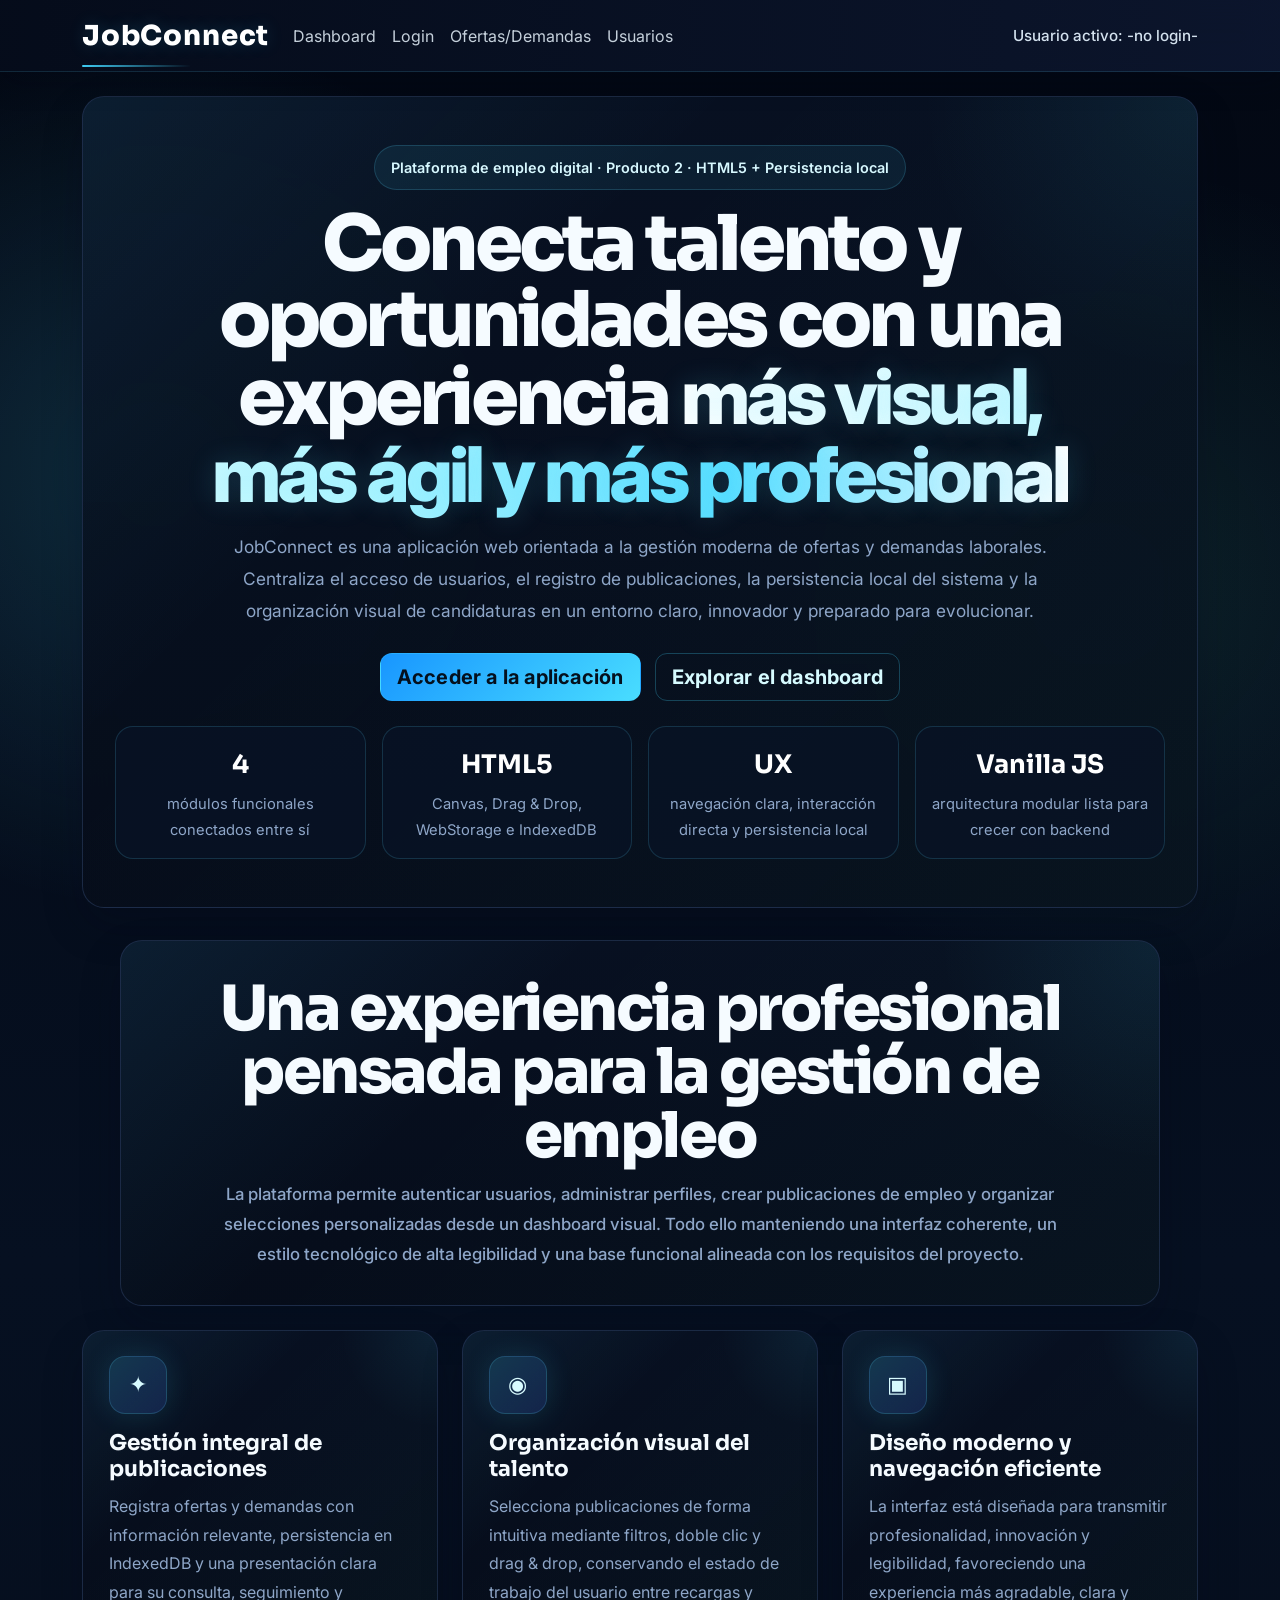
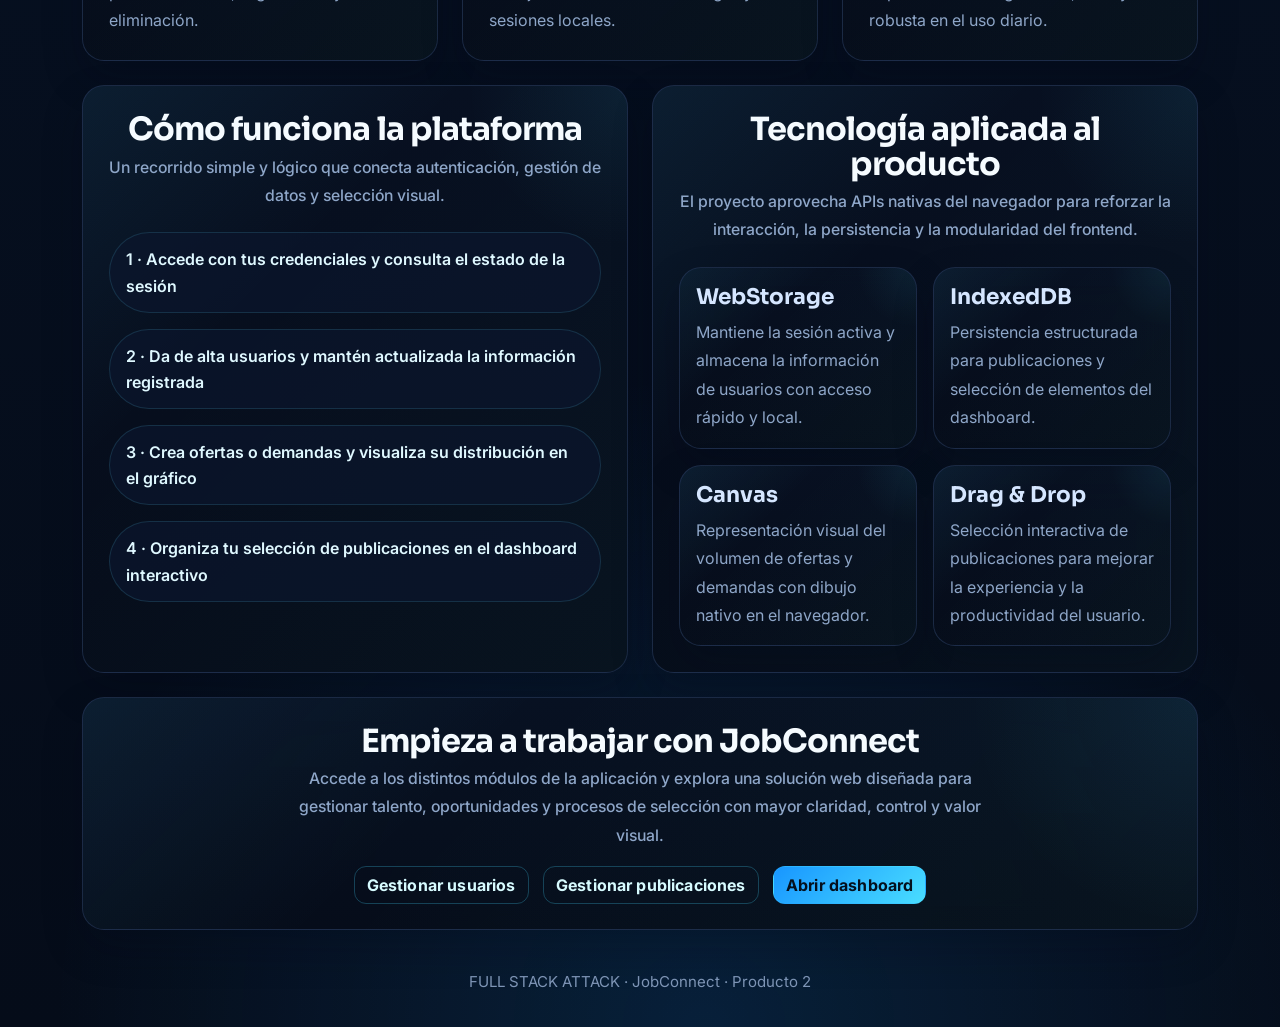
==== commit 2bae5d0a: "feat(ui): corregir login real y elevar interfaz futurista de JobConnect" ====
--- a/index.html
+++ b/index.html
@@ -60,12 +60,12 @@
       <span class="hero-badge">Plataforma de empleo digital · Producto 2 · HTML5 + Persistencia local</span>
       <h1 class="hero-title">
         Conecta talento y oportunidades con una experiencia
-        <span class="hero-highlight">más visual, más ágil y más inteligente</span>
+        <span class="hero-highlight">más visual, más ágil y más profesional</span>
       </h1>
       <p class="hero-description">
         JobConnect es una aplicación web orientada a la gestión moderna de ofertas y demandas laborales.
         Centraliza el acceso de usuarios, el registro de publicaciones, la persistencia local del sistema y la
-        organización visual de candidaturas en un entorno claro, profesional y tecnológicamente avanzado.
+        organización visual de candidaturas en un entorno claro, innovador y preparado para evolucionar.
       </p>
 
       <div class="hero-actions">
@@ -76,7 +76,7 @@
       <div class="hero-metrics">
         <div class="hero-metric">
           <strong>4</strong>
-          <span>módulos principales conectados entre sí</span>
+          <span>módulos funcionales conectados entre sí</span>
         </div>
         <div class="hero-metric">
           <strong>HTML5</strong>
@@ -88,7 +88,7 @@
         </div>
         <div class="hero-metric">
           <strong>Vanilla JS</strong>
-          <span>arquitectura modular preparada para evolucionar</span>
+          <span>arquitectura modular lista para crecer con backend</span>
         </div>
       </div>
     </section>
@@ -98,8 +98,8 @@
       <h2 class="page-heading">Una experiencia profesional pensada para la gestión de empleo</h2>
       <p class="page-subtitle">
         La plataforma permite autenticar usuarios, administrar perfiles, crear publicaciones de empleo y organizar
-        selecciones personalizadas desde un dashboard visual. Todo ello manteniendo un flujo coherente, una interfaz
-        cuidada y una estructura preparada para integrarse más adelante con un backend completo.
+        selecciones personalizadas desde un dashboard visual. Todo ello manteniendo una interfaz coherente, un estilo
+        tecnológico de alta legibilidad y una base funcional alineada con los requisitos del proyecto.
       </p>
     </section>
 
@@ -122,7 +122,7 @@
           <h3>Organización visual del talento</h3>
           <p>
             Selecciona publicaciones de forma intuitiva mediante filtros, doble clic y drag &amp; drop, conservando el
-            estado de trabajo del usuario entre sesiones.
+            estado de trabajo del usuario entre recargas y sesiones locales.
           </p>
         </article>
       </div>
--- a/assets/css/styles.css
+++ b/assets/css/styles.css
@@ -7,27 +7,27 @@
 
 /* ---------- Variables visuales ---------- */
 :root {
-  --jc-primary: #46d5ff;
-  --jc-primary-strong: #1fb5ff;
-  --jc-primary-soft: rgba(70, 213, 255, 0.12);
-  --jc-success: #38f2b0;
-  --jc-success-soft: rgba(56, 242, 176, 0.12);
-  --jc-danger: #ff5a8a;
-  --jc-warning: #ffd166;
-  --jc-dark: #e8f3ff;
-  --jc-heading: #f7fbff;
-  --jc-muted: #93a8c7;
-  --jc-bg: #050b17;
-  --jc-bg-soft: #0d1730;
-  --jc-panel: rgba(10, 18, 37, 0.86);
-  --jc-panel-strong: rgba(12, 23, 46, 0.94);
-  --jc-panel-light: rgba(16, 30, 58, 0.9);
-  --jc-border: rgba(136, 182, 255, 0.18);
-  --jc-border-strong: rgba(97, 201, 255, 0.34);
-  --jc-shadow-sm: 0 18px 34px rgba(2, 8, 23, 0.28);
-  --jc-shadow-md: 0 24px 50px rgba(2, 8, 23, 0.42);
-  --jc-shadow-glow: 0 0 0 1px rgba(70, 213, 255, 0.08), 0 0 28px rgba(70, 213, 255, 0.12);
-  --jc-radius: 20px;
+  --jc-primary: #42d6ff;
+  --jc-primary-strong: #1799ff;
+  --jc-primary-soft: rgba(66, 214, 255, 0.12);
+  --jc-success: #4ff0be;
+  --jc-success-soft: rgba(79, 240, 190, 0.14);
+  --jc-danger: #ff6a8f;
+  --jc-danger-strong: #ff4f78;
+  --jc-warning: #ffd772;
+  --jc-heading: #f5fbff;
+  --jc-text: #d5e6ff;
+  --jc-muted: #8ea6c8;
+  --jc-bg: #050c19;
+  --jc-panel: rgba(7, 16, 31, 0.88);
+  --jc-panel-strong: rgba(8, 17, 34, 0.95);
+  --jc-panel-soft: rgba(12, 23, 46, 0.92);
+  --jc-border: rgba(120, 170, 255, 0.18);
+  --jc-border-strong: rgba(91, 215, 255, 0.32);
+  --jc-shadow-sm: 0 18px 40px rgba(1, 9, 24, 0.24);
+  --jc-shadow-md: 0 26px 60px rgba(1, 9, 24, 0.38);
+  --jc-shadow-glow: 0 0 28px rgba(66, 214, 255, 0.14);
+  --jc-radius: 22px;
   --jc-radius-sm: 14px;
   --jc-heading-font: "Sora", "Inter", sans-serif;
   --jc-body-font: "Inter", "Segoe UI", Roboto, Arial, sans-serif;
@@ -37,19 +37,19 @@
 html,
 body {
   min-height: 100%;
+  color: var(--jc-text);
   background:
-    radial-gradient(circle at top left, rgba(70, 213, 255, 0.12), transparent 26%),
-    radial-gradient(circle at top right, rgba(56, 242, 176, 0.08), transparent 24%),
-    radial-gradient(circle at bottom center, rgba(31, 181, 255, 0.12), transparent 22%),
-    linear-gradient(180deg, #030814 0%, #07111f 44%, #050b17 100%);
-  color: var(--jc-dark);
+    radial-gradient(circle at 12% 18%, rgba(66, 214, 255, 0.16), transparent 18%),
+    radial-gradient(circle at 86% 22%, rgba(79, 240, 190, 0.10), transparent 18%),
+    radial-gradient(circle at 55% 100%, rgba(23, 153, 255, 0.14), transparent 24%),
+    linear-gradient(180deg, #030813 0%, #061021 48%, #050c19 100%);
   scroll-behavior: smooth;
 }
 
 body {
   position: relative;
   font-family: var(--jc-body-font);
-  line-height: 1.6;
+  line-height: 1.65;
   overflow-x: hidden;
 }
 
@@ -57,36 +57,51 @@
 body::after {
   content: "";
   position: fixed;
-  inset: auto;
+  z-index: -2;
   border-radius: 999px;
   pointer-events: none;
-  z-index: -1;
   filter: blur(12px);
-  opacity: 0.55;
+  opacity: 0.58;
 }
 
 body::before {
-  top: 78px;
-  left: -120px;
-  width: 280px;
-  height: 280px;
-  background: rgba(70, 213, 255, 0.16);
-  animation: flotarSuave 12s ease-in-out infinite;
+  top: 88px;
+  left: -100px;
+  width: 260px;
+  height: 260px;
+  background: rgba(66, 214, 255, 0.14);
+  animation: orbitar 16s ease-in-out infinite;
 }
 
 body::after {
-  right: -140px;
-  bottom: 90px;
-  width: 340px;
-  height: 340px;
-  background: rgba(56, 242, 176, 0.12);
-  animation: flotarSuave 15s ease-in-out infinite reverse;
+  right: -120px;
+  bottom: 70px;
+  width: 320px;
+  height: 320px;
+  background: rgba(79, 240, 190, 0.11);
+  animation: orbitar 20s ease-in-out infinite reverse;
 }
 
 main.container,
 .container.py-4,
 .container.py-5 {
+  position: relative;
   animation: fadeInPage 0.45s ease-in-out;
+}
+
+main.container::before {
+  content: "";
+  position: absolute;
+  inset: 10px 0 auto;
+  height: 140px;
+  background-image:
+    linear-gradient(rgba(88, 167, 255, 0.09) 1px, transparent 1px),
+    linear-gradient(90deg, rgba(88, 167, 255, 0.08) 1px, transparent 1px);
+  background-size: 28px 28px;
+  mask-image: linear-gradient(180deg, rgba(0, 0, 0, 0.72), transparent 90%);
+  opacity: 0.16;
+  pointer-events: none;
+  z-index: -1;
 }
 
 /* ---------- Tipografía ---------- */
@@ -101,15 +116,15 @@
 }
 
 p,
-label,
 span,
 small,
-li,
+label,
 input,
 select,
 textarea,
 button,
 a,
+li,
 td,
 th {
   font-family: var(--jc-body-font);
@@ -125,19 +140,19 @@
   top: 0;
   z-index: 1030;
   backdrop-filter: blur(18px);
-  background: linear-gradient(90deg, rgba(4, 11, 27, 0.96), rgba(9, 20, 44, 0.94)) !important;
-  border-bottom: 1px solid rgba(97, 201, 255, 0.14);
-  box-shadow: 0 10px 30px rgba(2, 8, 23, 0.26);
+  background: linear-gradient(90deg, rgba(5, 12, 27, 0.98), rgba(12, 22, 46, 0.95)) !important;
+  border-bottom: 1px solid rgba(91, 215, 255, 0.14);
+  box-shadow: 0 10px 28px rgba(1, 9, 24, 0.26);
 }
 
 .navbar-brand {
   position: relative;
   font-family: var(--jc-heading-font);
+  font-weight: 800;
   font-size: 1.72rem;
-  font-weight: 800;
-  letter-spacing: 0.4px;
+  letter-spacing: 0.03em;
   color: #ffffff !important;
-  text-shadow: 0 0 16px rgba(70, 213, 255, 0.16);
+  text-shadow: 0 0 18px rgba(66, 214, 255, 0.18);
 }
 
 .navbar-brand::after {
@@ -145,14 +160,14 @@
   position: absolute;
   left: 0;
   bottom: -4px;
-  width: 54%;
+  width: 58%;
   height: 2px;
   border-radius: 999px;
-  background: linear-gradient(90deg, rgba(70, 213, 255, 0.9), rgba(56, 242, 176, 0));
+  background: linear-gradient(90deg, rgba(66, 214, 255, 0.95), rgba(79, 240, 190, 0));
 }
 
 .navbar .nav-link {
-  color: rgba(233, 245, 255, 0.82) !important;
+  color: rgba(233, 245, 255, 0.84) !important;
   border-radius: 12px;
   padding: 0.62rem 0.96rem;
   transition:
@@ -163,90 +178,119 @@
 }
 
 .navbar .nav-link:hover {
-  background-color: rgba(70, 213, 255, 0.08);
   color: #ffffff !important;
+  background: rgba(66, 214, 255, 0.08);
   transform: translateY(-1px);
 }
 
 .navbar .nav-link.active {
-  background: linear-gradient(135deg, rgba(70, 213, 255, 0.18), rgba(58, 99, 255, 0.18));
   color: #ffffff !important;
-  font-weight: 600;
-  box-shadow: inset 0 0 0 1px rgba(97, 201, 255, 0.16);
-}
-
+  background: linear-gradient(135deg, rgba(66, 214, 255, 0.18), rgba(74, 110, 255, 0.16));
+  box-shadow: inset 0 0 0 1px rgba(91, 215, 255, 0.12);
+}
+
+.navbar .navbar-text,
 #usuarioSesionNavbar,
-.usuario-sesion-navbar,
-.navbar .navbar-text {
-  color: rgba(232, 243, 255, 0.92) !important;
+.usuario-sesion-navbar {
+  color: rgba(229, 243, 255, 0.92) !important;
   font-size: 0.95rem;
   font-weight: 500;
 }
 
-/* ---------- Contenedores visuales reutilizables ---------- */
+/* ---------- Bloques principales ---------- */
 .page-intro,
-.page-shell,
-.hero-home,
 .section-card,
-.form-section,
 .seccion-formulario,
 .seccion-listado,
 .drop-zone,
 .table-wrapper,
 .canvas-wrapper,
-.info-chip,
+.hero-home,
 .feature-card,
 .process-card,
 .highlight-card,
 .cta-panel,
-.stats-card,
-.card-resumen,
 .section-glass {
+  position: relative;
   border: 1px solid var(--jc-border);
-  background: linear-gradient(180deg, rgba(10, 18, 37, 0.9), rgba(8, 15, 30, 0.92));
+  background: linear-gradient(180deg, rgba(8, 17, 34, 0.94), rgba(6, 13, 26, 0.96));
   box-shadow: var(--jc-shadow-sm);
   backdrop-filter: blur(16px);
-}
-
+  overflow: hidden;
+}
+
+.page-intro,
+.hero-home,
 .section-card,
-.form-section,
 .seccion-formulario,
 .seccion-listado,
 .drop-zone,
+.table-wrapper,
 .canvas-wrapper,
-.table-wrapper,
 .feature-card,
 .process-card,
 .highlight-card,
 .cta-panel,
-.hero-home,
 .section-glass {
   border-radius: var(--jc-radius);
 }
 
-/* ---------- Introducciones y encabezados ---------- */
+.page-intro::before,
+.hero-home::before,
+.section-card::before,
+.seccion-formulario::before,
+.seccion-listado::before,
+.drop-zone::before,
+.feature-card::before,
+.process-card::before,
+.highlight-card::before,
+.cta-panel::before,
+.section-glass::before {
+  content: "";
+  position: absolute;
+  inset: 0;
+  background:
+    linear-gradient(135deg, rgba(66, 214, 255, 0.07), transparent 34%, rgba(79, 240, 190, 0.03)),
+    radial-gradient(circle at top right, rgba(66, 214, 255, 0.08), transparent 20%);
+  pointer-events: none;
+}
+
+.page-intro > *,
+.hero-home > *,
+.section-card > *,
+.seccion-formulario > *,
+.seccion-listado > *,
+.drop-zone > *,
+.feature-card > *,
+.process-card > *,
+.highlight-card > *,
+.cta-panel > *,
+.section-glass > * {
+  position: relative;
+  z-index: 1;
+}
+
 .page-intro {
   max-width: 1040px;
   margin: 0 auto 2rem;
-  padding: 2.2rem 1.5rem;
-  border-radius: 24px;
+  padding: 2.2rem 1.4rem;
   text-align: center;
 }
 
 .page-heading {
-  font-size: clamp(2.4rem, 5vw, 3.8rem);
+  font-size: clamp(2.35rem, 5vw, 3.9rem);
   font-weight: 800;
   line-height: 1.02;
-  letter-spacing: -0.03em;
+  letter-spacing: -0.04em;
   text-align: center;
-  margin-bottom: 0.65rem;
+  margin-bottom: 0.7rem;
 }
 
 .page-subtitle {
-  max-width: 840px;
+  max-width: 860px;
   margin: 0 auto;
   font-size: 1.05rem;
-  line-height: 1.76;
+  line-height: 1.8;
   font-weight: 500;
   color: var(--jc-muted);
   text-align: center;
@@ -257,119 +301,82 @@
   flex-direction: column;
   align-items: center;
   justify-content: center;
+  gap: 0.44rem;
   text-align: center;
-  gap: 0.42rem;
   margin-bottom: 1.4rem;
 }
 
 .section-title {
   margin: 0;
-  font-size: clamp(1.6rem, 2.5vw, 2.2rem);
+  font-size: clamp(1.6rem, 2.5vw, 2.15rem);
   font-weight: 700;
   line-height: 1.08;
-  letter-spacing: -0.02em;
+  letter-spacing: -0.03em;
   text-align: center;
 }
 
 .section-subtitle {
   max-width: 700px;
   margin: 0;
-  font-size: 0.98rem;
+  font-size: 0.99rem;
   line-height: 1.72;
   font-weight: 500;
   color: var(--jc-muted);
   text-align: center;
 }
 
-.page-title {
-  margin-bottom: 1rem;
-}
-
-/* ---------- Portada principal ---------- */
+/* ---------- Hero de portada ---------- */
 .hero-home {
-  position: relative;
-  overflow: hidden;
   padding: 3rem 2rem;
   margin-bottom: 2rem;
-}
-
-.hero-home::before {
-  content: "";
-  position: absolute;
-  inset: 0;
-  background:
-    radial-gradient(circle at 15% 18%, rgba(70, 213, 255, 0.18), transparent 20%),
-    radial-gradient(circle at 84% 16%, rgba(56, 242, 176, 0.12), transparent 18%),
-    linear-gradient(135deg, rgba(70, 213, 255, 0.05), rgba(88, 124, 255, 0.08));
-  pointer-events: none;
-}
-
-.hero-home::after {
-  content: "";
-  position: absolute;
-  right: -70px;
-  top: -50px;
-  width: 220px;
-  height: 220px;
-  border-radius: 50%;
-  border: 1px solid rgba(97, 201, 255, 0.14);
-  box-shadow: 0 0 40px rgba(70, 213, 255, 0.14);
-  pointer-events: none;
-}
-
-.hero-home > * {
-  position: relative;
-  z-index: 1;
+  text-align: center;
 }
 
 .hero-badge {
   display: inline-flex;
   align-items: center;
   gap: 0.55rem;
-  padding: 0.55rem 0.95rem;
+  padding: 0.58rem 0.98rem;
   margin-bottom: 1rem;
   border-radius: 999px;
-  border: 1px solid rgba(97, 201, 255, 0.18);
-  background: rgba(70, 213, 255, 0.08);
-  color: #d7f7ff;
+  border: 1px solid rgba(91, 215, 255, 0.18);
+  background: rgba(66, 214, 255, 0.08);
+  color: #d7f8ff;
   font-size: 0.9rem;
   font-weight: 600;
-  letter-spacing: 0.02em;
 }
 
 .hero-title {
-  max-width: 920px;
+  max-width: 930px;
   margin: 0 auto 1rem;
   font-size: clamp(2.8rem, 6vw, 4.8rem);
   font-weight: 800;
   line-height: 1;
-  letter-spacing: -0.04em;
-  text-align: center;
+  letter-spacing: -0.05em;
 }
 
 .hero-highlight {
-  background: linear-gradient(90deg, #ffffff 0%, #95f7ff 42%, #4dd7ff 78%, #ffffff 100%);
+  background: linear-gradient(90deg, #ffffff 0%, #b5f7ff 40%, #56ddff 72%, #ffffff 100%);
   -webkit-background-clip: text;
   background-clip: text;
   color: transparent;
-  text-shadow: 0 0 28px rgba(77, 215, 255, 0.16);
+  text-shadow: 0 0 28px rgba(86, 221, 255, 0.18);
 }
 
 .hero-description {
   max-width: 860px;
   margin: 0 auto 1.6rem;
-  text-align: center;
+  color: var(--jc-muted);
   font-size: 1.08rem;
-  line-height: 1.82;
-  color: var(--jc-muted);
+  line-height: 1.86;
 }
 
 .hero-actions {
   display: flex;
   justify-content: center;
   flex-wrap: wrap;
-  gap: 0.95rem;
-  margin-bottom: 1.7rem;
+  gap: 0.9rem;
+  margin-bottom: 1.6rem;
 }
 
 .hero-metrics {
@@ -381,15 +388,13 @@
 .hero-metric {
   padding: 1rem;
   border-radius: 18px;
-  border: 1px solid rgba(97, 201, 255, 0.16);
-  background: rgba(8, 17, 34, 0.74);
-  text-align: center;
-  box-shadow: inset 0 0 0 1px rgba(255, 255, 255, 0.02);
+  border: 1px solid rgba(91, 215, 255, 0.16);
+  background: rgba(9, 19, 39, 0.74);
 }
 
 .hero-metric strong {
   display: block;
-  margin-bottom: 0.2rem;
+  margin-bottom: 0.25rem;
   font-family: var(--jc-heading-font);
   font-size: 1.6rem;
   color: #ffffff;
@@ -400,54 +405,37 @@
   font-size: 0.92rem;
 }
 
-/* ---------- Grid de presentación ---------- */
-.feature-card,
-.process-card,
-.highlight-card,
-.cta-panel {
-  position: relative;
-  overflow: hidden;
-  padding: 1.5rem;
-}
-
-.feature-card::before,
-.process-card::before,
-.highlight-card::before,
-.cta-panel::before {
-  content: "";
-  position: absolute;
-  inset: 0;
-  background: linear-gradient(135deg, rgba(70, 213, 255, 0.06), transparent 42%, rgba(56, 242, 176, 0.04));
-  pointer-events: none;
-}
-
-.feature-card > *,
-.process-card > *,
-.highlight-card > *,
-.cta-panel > * {
-  position: relative;
-  z-index: 1;
-}
-
 .card-icon {
-  width: 56px;
-  height: 56px;
+  width: 58px;
+  height: 58px;
   display: inline-flex;
   align-items: center;
   justify-content: center;
   margin-bottom: 1rem;
   border-radius: 16px;
-  background: linear-gradient(135deg, rgba(70, 213, 255, 0.14), rgba(58, 99, 255, 0.22));
-  border: 1px solid rgba(97, 201, 255, 0.2);
-  color: #d6fbff;
-  font-size: 1.4rem;
+  background: linear-gradient(135deg, rgba(66, 214, 255, 0.16), rgba(71, 110, 255, 0.18));
+  border: 1px solid rgba(91, 215, 255, 0.18);
   box-shadow: var(--jc-shadow-glow);
+  color: #d8fbff;
+  font-size: 1.35rem;
+}
+
+.feature-card,
+.process-card,
+.highlight-card,
+.cta-panel,
+.section-card,
+.seccion-formulario,
+.seccion-listado,
+.drop-zone {
+  padding: 1.6rem;
 }
 
 .feature-card h3,
 .process-card h3,
 .highlight-card h3,
-.cta-panel h3 {
+.cta-panel h3,
+.section-glass h3 {
   font-size: 1.35rem;
   font-weight: 700;
   margin-bottom: 0.65rem;
@@ -456,37 +444,33 @@
 .feature-card p,
 .process-card p,
 .highlight-card p,
-.cta-panel p {
+.cta-panel p,
+.section-glass p {
   margin-bottom: 0;
   color: var(--jc-muted);
-  line-height: 1.75;
+  line-height: 1.78;
 }
 
 .info-chip {
   display: inline-flex;
   align-items: center;
   justify-content: center;
-  min-height: 44px;
-  padding: 0.75rem 1rem;
+  min-height: 48px;
+  padding: 0.8rem 1rem;
   border-radius: 999px;
+  border: 1px solid rgba(91, 215, 255, 0.14);
+  background: rgba(11, 22, 45, 0.74);
   color: #dff8ff;
   font-weight: 600;
 }
 
-/* ---------- Tarjetas y paneles internos ---------- */
-.section-card,
-.form-section,
-.seccion-formulario,
-.seccion-listado {
-  padding: 1.6rem;
-}
-
+/* ---------- Cards y paneles ---------- */
 .card,
 .card-resumen,
 .stats-card {
   border: 1px solid var(--jc-border);
   border-radius: var(--jc-radius);
-  background: linear-gradient(180deg, rgba(12, 22, 42, 0.94), rgba(8, 16, 32, 0.96));
+  background: linear-gradient(180deg, rgba(10, 21, 42, 0.94), rgba(8, 16, 32, 0.97));
   box-shadow: var(--jc-shadow-sm);
   transition:
     transform 0.24s ease,
@@ -498,18 +482,15 @@
 .section-card:hover,
 .seccion-formulario:hover,
 .seccion-listado:hover,
+.drop-zone:hover,
 .feature-card:hover,
 .process-card:hover,
 .highlight-card:hover,
 .cta-panel:hover,
-.drop-zone:hover {
+.section-glass:hover {
   transform: translateY(-3px);
-  border-color: rgba(97, 201, 255, 0.32);
+  border-color: var(--jc-border-strong);
   box-shadow: var(--jc-shadow-md);
-}
-
-.card-title {
-  font-weight: 700;
 }
 
 .stats-card,
@@ -522,75 +503,86 @@
 .card-resumen::after {
   content: "";
   position: absolute;
-  right: -22px;
-  top: -22px;
-  width: 96px;
-  height: 96px;
+  right: -26px;
+  top: -26px;
+  width: 108px;
+  height: 108px;
   border-radius: 50%;
-  background: radial-gradient(circle, rgba(70, 213, 255, 0.22) 0%, rgba(70, 213, 255, 0) 70%);
-}
-
-.stats-card .display-6,
-.card-resumen .display-6 {
+  background: radial-gradient(circle, rgba(66, 214, 255, 0.26), rgba(66, 214, 255, 0) 70%);
+}
+
+.card-resumen .h6,
+.stats-card .h6 {
+  color: #a9c4e6 !important;
+}
+
+.card-resumen .display-6,
+.stats-card .display-6 {
   font-weight: 700;
   color: #ffffff;
-}
-
-.card-resumen .h6,
-.stats-card .h6 {
-  color: #9fc0e8 !important;
 }
 
 /* ---------- Badges ---------- */
 .badge {
   font-weight: 700;
   border-radius: 999px;
-  padding: 0.48em 0.82em;
+  padding: 0.52em 0.88em;
   letter-spacing: 0.02em;
 }
 
 .badge-oferta {
-  background: rgba(70, 213, 255, 0.16);
-  color: #aff6ff;
-  border: 1px solid rgba(70, 213, 255, 0.22);
+  background: rgba(66, 214, 255, 0.18);
+  border: 1px solid rgba(66, 214, 255, 0.24);
+  color: #bef7ff;
 }
 
 .badge-demanda {
-  background: rgba(56, 242, 176, 0.14);
-  color: #b4ffe2;
-  border: 1px solid rgba(56, 242, 176, 0.22);
+  background: rgba(79, 240, 190, 0.16);
+  border: 1px solid rgba(79, 240, 190, 0.22);
+  color: #c8ffe9;
+}
+
+.badge-rol-candidato,
+.badge-rol-empresa {
+  min-width: 110px;
+  display: inline-flex;
+  align-items: center;
+  justify-content: center;
+  font-size: 0.84rem;
+  text-transform: capitalize;
+  white-space: nowrap;
 }
 
 .badge-rol-candidato {
-  background: rgba(139, 92, 246, 0.16);
-  color: #e4d8ff;
-  border: 1px solid rgba(139, 92, 246, 0.24);
+  background: linear-gradient(135deg, rgba(140, 94, 255, 0.28), rgba(171, 118, 255, 0.22));
+  border: 1px solid rgba(195, 153, 255, 0.28);
+  color: #f4eaff;
+  box-shadow: 0 6px 16px rgba(140, 94, 255, 0.16);
 }
 
 .badge-rol-empresa {
-  background: rgba(255, 209, 102, 0.16);
-  color: #ffebae;
-  border: 1px solid rgba(255, 209, 102, 0.26);
+  background: linear-gradient(135deg, rgba(255, 215, 114, 0.28), rgba(255, 180, 87, 0.24));
+  border: 1px solid rgba(255, 215, 114, 0.32);
+  color: #fff4c9;
+  box-shadow: 0 6px 16px rgba(255, 215, 114, 0.14);
 }
 
 /* ---------- Botones ---------- */
 .btn {
-  position: relative;
   border-radius: 12px;
   font-weight: 700;
   letter-spacing: 0.01em;
-  overflow: hidden;
   transition:
     transform 0.2s ease,
     box-shadow 0.2s ease,
-    opacity 0.2s ease,
     background-color 0.2s ease,
-    border-color 0.2s ease;
+    border-color 0.2s ease,
+    opacity 0.2s ease;
 }
 
 .btn:hover {
   transform: translateY(-1px);
-  box-shadow: 0 14px 22px rgba(2, 8, 23, 0.24);
+  box-shadow: 0 14px 24px rgba(1, 9, 24, 0.24);
 }
 
 .btn:active {
@@ -599,36 +591,36 @@
 }
 
 .btn:focus {
-  box-shadow: 0 0 0 0.22rem rgba(70, 213, 255, 0.18);
+  box-shadow: 0 0 0 0.22rem rgba(66, 214, 255, 0.18);
 }
 
 .btn-primary {
-  border: 1px solid rgba(70, 213, 255, 0.18);
-  background: linear-gradient(135deg, #1687ff, #45d7ff);
-  color: #061221;
+  border: 1px solid rgba(66, 214, 255, 0.18);
+  background: linear-gradient(135deg, #1896ff, #49ddff);
+  color: #04101d;
 }
 
 .btn-primary:hover,
 .btn-primary:focus {
-  border-color: rgba(70, 213, 255, 0.28);
-  background: linear-gradient(135deg, #39a7ff, #6be6ff);
-  color: #05111e;
+  border-color: rgba(66, 214, 255, 0.28);
+  background: linear-gradient(135deg, #3daeff, #73ebff);
+  color: #04101d;
 }
 
 .btn-outline-primary {
-  border-color: rgba(70, 213, 255, 0.26);
-  color: #d5fbff;
+  border-color: rgba(66, 214, 255, 0.26);
+  color: #d6fbff;
 }
 
 .btn-outline-primary:hover,
 .btn-outline-primary:focus {
-  background: rgba(70, 213, 255, 0.12);
-  border-color: rgba(70, 213, 255, 0.36);
+  border-color: rgba(66, 214, 255, 0.36);
+  background: rgba(66, 214, 255, 0.12);
   color: #ffffff;
 }
 
 .btn-outline-light {
-  border-color: rgba(232, 243, 255, 0.3);
+  border-color: rgba(255, 255, 255, 0.28);
   color: #ffffff;
 }
 
@@ -638,10 +630,21 @@
   color: #ffffff;
 }
 
-.btn-danger {
-  background: linear-gradient(135deg, rgba(255, 90, 138, 0.92), rgba(255, 122, 130, 0.9));
-  border-color: rgba(255, 90, 138, 0.24);
-  box-shadow: 0 10px 20px rgba(255, 90, 138, 0.18);
+.btn-action-delete {
+  min-width: 110px;
+  padding: 0.58rem 1rem;
+  border: 1px solid rgba(255, 143, 173, 0.28);
+  background: linear-gradient(135deg, var(--jc-danger), var(--jc-danger-strong));
+  color: #ffffff;
+  text-shadow: 0 1px 0 rgba(0, 0, 0, 0.14);
+  box-shadow: 0 12px 22px rgba(255, 106, 143, 0.22);
+}
+
+.btn-action-delete:hover,
+.btn-action-delete:focus {
+  border-color: rgba(255, 170, 193, 0.34);
+  background: linear-gradient(135deg, #ff86a7, #ff6188);
+  color: #ffffff;
 }
 
 .btn-close.btn-quitar-seleccion {
@@ -661,10 +664,10 @@
 .form-control,
 .form-select,
 textarea.form-control {
-  color: #e8f3ff;
-  background: rgba(7, 14, 28, 0.92);
-  border: 1px solid rgba(136, 182, 255, 0.18);
-  border-radius: 12px;
+  color: #ecf5ff;
+  background: rgba(5, 12, 24, 0.94);
+  border: 1px solid rgba(116, 162, 244, 0.20);
+  border-radius: 14px;
   transition:
     border-color 0.18s ease,
     box-shadow 0.18s ease,
@@ -674,101 +677,78 @@
 
 .form-control::placeholder,
 textarea.form-control::placeholder {
-  color: #7e95b6;
+  color: #7f96b5;
 }
 
 .form-control:focus,
 .form-select:focus,
 textarea.form-control:focus {
   color: #ffffff;
-  background: rgba(8, 16, 31, 0.98);
-  border-color: rgba(70, 213, 255, 0.44);
-  box-shadow: 0 0 0 0.18rem rgba(70, 213, 255, 0.14);
+  background: rgba(7, 14, 28, 0.98);
+  border-color: rgba(66, 214, 255, 0.42);
+  box-shadow: 0 0 0 0.18rem rgba(66, 214, 255, 0.12);
   transform: translateY(-1px);
 }
 
 .form-label {
+  color: #e3efff;
   font-weight: 600;
-  margin-bottom: 0.4rem;
-  color: #d8e8ff;
-}
-
-.form-section {
-  padding: 1rem;
+  margin-bottom: 0.42rem;
 }
 
 /* ---------- Tablas ---------- */
-.table {
+.table-wrapper {
+  overflow: hidden;
+}
+
+.tabla-datos {
+  color: #eef6ff;
   margin-bottom: 0;
   vertical-align: middle;
-  color: #e8f3ff;
-}
-
-.table thead th {
-  background: rgba(16, 31, 61, 0.96) !important;
-  border-bottom: 1px solid rgba(97, 201, 255, 0.18);
-  color: #cfe7ff;
+}
+
+.tabla-datos thead th {
+  background: rgba(16, 31, 61, 0.98) !important;
+  border-bottom: 1px solid rgba(91, 215, 255, 0.16);
+  color: #d7ecff;
   font-weight: 700;
   white-space: nowrap;
 }
 
-.table tbody td {
-  border-color: rgba(136, 182, 255, 0.08);
-}
-
-.table tbody tr {
-  transition: background-color 0.18s ease, transform 0.18s ease;
-}
-
-.table tbody tr:hover {
-  background-color: rgba(70, 213, 255, 0.05);
-}
-
-.table-container,
-.table-wrapper {
-  overflow: hidden;
-}
-
-/* ---------- Alerts ---------- */
-.alert {
-  border-radius: 12px;
-  border: 1px solid transparent;
-  animation: fadeInAlert 0.25s ease-in-out;
-  box-shadow: 0 10px 18px rgba(2, 8, 23, 0.18);
-}
-
-.alert-success {
-  background: rgba(56, 242, 176, 0.12);
-  border-color: rgba(56, 242, 176, 0.18);
-  color: #c4ffe8;
-}
-
-.alert-danger {
-  background: rgba(255, 90, 138, 0.11);
-  border-color: rgba(255, 90, 138, 0.18);
-  color: #ffd2de;
-}
-
-.alert-warning {
-  background: rgba(255, 209, 102, 0.12);
-  border-color: rgba(255, 209, 102, 0.24);
-  color: #ffe7a8;
-}
-
-.alert-info,
-.alert-secondary {
-  background: rgba(70, 213, 255, 0.11);
-  border-color: rgba(70, 213, 255, 0.18);
-  color: #d1fbff;
-}
-
-/* ---------- Estado vacío ---------- */
-.empty-state,
-.estado-vacio {
-  border: 1px dashed rgba(97, 201, 255, 0.22);
-  background: rgba(7, 14, 28, 0.72);
-  border-radius: var(--jc-radius-sm);
-  padding: 1rem;
+.tabla-datos tbody td {
+  border-color: rgba(116, 162, 244, 0.10);
+  background: rgba(7, 14, 28, 0.62);
+  color: #e8f3ff;
+}
+
+.tabla-datos tbody tr:nth-child(even) td {
+  background: rgba(9, 18, 34, 0.78);
+}
+
+.tabla-datos tbody tr:hover td {
+  background: rgba(20, 36, 66, 0.92);
+}
+
+.tabla-datos .columna-rol,
+.tabla-datos .columna-accion {
+  text-align: center;
+  min-width: 140px;
+}
+
+.tabla-datos .columna-accion {
+  min-width: 150px;
+}
+
+.tabla-datos .columna-email {
+  word-break: break-word;
+}
+
+.tabla-datos .columna-descripcion {
+  min-width: 260px;
+}
+
+.tabla-datos .fila-vacia td {
+  background: rgba(6, 13, 26, 0.86);
   color: var(--jc-muted);
 }
 
@@ -777,24 +757,23 @@
   display: flex;
   justify-content: center;
   flex-wrap: wrap;
-  gap: 0.8rem;
+  gap: 0.82rem;
   margin-bottom: 1.4rem;
 }
 
 .drop-zone {
   min-height: 380px;
   padding: 1.5rem;
-  border: 1px solid rgba(97, 201, 255, 0.18);
 }
 
 .drop-zone-activa {
-  border-color: rgba(70, 213, 255, 0.5);
+  border-color: rgba(66, 214, 255, 0.50);
   background: linear-gradient(180deg, rgba(12, 26, 47, 0.96), rgba(10, 20, 39, 0.98));
-  box-shadow: 0 0 0 0.22rem rgba(70, 213, 255, 0.12), 0 20px 34px rgba(2, 8, 23, 0.36);
+  box-shadow: 0 0 0 0.22rem rgba(66, 214, 255, 0.12), 0 20px 38px rgba(1, 9, 24, 0.34);
 }
 
 .drop-zone-destino {
-  border-color: rgba(56, 242, 176, 0.24);
+  border-color: rgba(79, 240, 190, 0.24);
 }
 
 .tarjeta-arrastrable {
@@ -802,58 +781,128 @@
 }
 
 .tarjeta-dragging {
-  opacity: 0.55;
+  opacity: 0.58;
   transform: rotate(1deg);
 }
 
 .card-publicacion .card-body {
   display: flex;
   flex-direction: column;
-  gap: 0.4rem;
-}
-
-.card-publicacion h3 {
+  gap: 0.42rem;
+}
+
+.card-publicacion h3,
+.card-publicacion .h5 {
   color: #ffffff;
 }
 
 .card-publicacion p {
-  color: #bfd7f3;
+  color: #c2d8f1;
 }
 
 .card-publicacion strong {
-  color: #f1f7ff;
+  color: #f3f8ff;
 }
 
 .tarjeta-cabecera-publicacion {
-  border-bottom: 1px solid rgba(136, 182, 255, 0.08);
-  padding-bottom: 0.75rem;
-}
-
+  border-bottom: 1px solid rgba(116, 162, 244, 0.10);
+  padding-bottom: 0.8rem;
+}
+
+/* ---------- Gráfico ---------- */
 .canvas-wrapper {
   padding: 1rem;
+}
+
+.grafico-toolbar {
+  display: flex;
+  align-items: center;
+  justify-content: space-between;
+  gap: 1rem;
+  flex-wrap: wrap;
+  margin-bottom: 1rem;
+  padding: 0.95rem 1rem;
+  border-radius: 18px;
+  border: 1px solid rgba(91, 215, 255, 0.12);
+  background: rgba(9, 18, 36, 0.74);
+}
+
+.grafico-toolbar p {
+  margin: 0;
+  color: var(--jc-muted);
+  line-height: 1.7;
+}
+
+.status-chip {
+  display: inline-flex;
+  align-items: center;
+  justify-content: center;
+  min-height: 44px;
+  padding: 0.72rem 1rem;
+  border-radius: 999px;
+  border: 1px solid rgba(91, 215, 255, 0.18);
+  background: rgba(66, 214, 255, 0.10);
+  color: #d7f9ff;
+  font-size: 0.94rem;
+  font-weight: 700;
+  white-space: nowrap;
 }
 
 .canvas-panel {
   width: 100%;
   display: block;
   background: transparent;
-  border: 1px solid rgba(97, 201, 255, 0.12);
+  border: 1px solid rgba(91, 215, 255, 0.10);
   border-radius: 18px;
 }
 
+/* ---------- Login ---------- */
 .login-panel {
   max-width: 100%;
   margin: 0 auto;
 }
 
 .session-panel {
-  background: linear-gradient(180deg, rgba(12, 24, 46, 0.94), rgba(8, 16, 30, 0.98));
+  background: linear-gradient(180deg, rgba(11, 23, 44, 0.95), rgba(7, 14, 28, 0.98));
 }
 
 #usuario-activo-pagina {
   font-size: 1rem;
-  line-height: 1.75;
-  color: #d3e8ff !important;
+  line-height: 1.76;
+  color: #dbeaff !important;
+}
+
+/* ---------- Alertas ---------- */
+.alert {
+  border-radius: 14px;
+  border: 1px solid transparent;
+  animation: fadeInAlert 0.25s ease-in-out;
+  box-shadow: 0 12px 22px rgba(1, 9, 24, 0.16);
+}
+
+.alert-success {
+  background: rgba(79, 240, 190, 0.12);
+  border-color: rgba(79, 240, 190, 0.18);
+  color: #cbffea;
+}
+
+.alert-danger {
+  background: rgba(255, 106, 143, 0.12);
+  border-color: rgba(255, 106, 143, 0.18);
+  color: #ffd4df;
+}
+
+.alert-warning {
+  background: rgba(255, 215, 114, 0.12);
+  border-color: rgba(255, 215, 114, 0.20);
+  color: #fff1c8;
+}
+
+.alert-info,
+.alert-secondary {
+  background: rgba(66, 214, 255, 0.10);
+  border-color: rgba(66, 214, 255, 0.18);
+  color: #d5fbff;
 }
 
 /* ---------- Footer ---------- */
@@ -888,14 +937,14 @@
   }
 }
 
-@keyframes flotarSuave {
+@keyframes orbitar {
   0%,
   100% {
     transform: translate3d(0, 0, 0);
   }
 
   50% {
-    transform: translate3d(10px, -12px, 0);
+    transform: translate3d(14px, -16px, 0);
   }
 }
 
@@ -903,7 +952,7 @@
 @media (max-width: 992px) {
   .navbar .d-flex.gap-2,
   .navbar .d-flex.align-items-center.gap-2 {
-    margin-top: 0.7rem;
+    margin-top: 0.65rem;
     align-items: flex-start !important;
   }
 
@@ -911,11 +960,12 @@
   .section-card:hover,
   .seccion-formulario:hover,
   .seccion-listado:hover,
+  .drop-zone:hover,
   .feature-card:hover,
   .process-card:hover,
   .highlight-card:hover,
   .cta-panel:hover,
-  .drop-zone:hover {
+  .section-glass:hover {
     transform: none;
     box-shadow: var(--jc-shadow-sm);
   }
@@ -928,19 +978,20 @@
 @media (max-width: 768px) {
   .page-intro,
   .hero-home,
+  .feature-card,
+  .process-card,
+  .highlight-card,
+  .cta-panel,
   .section-card,
   .seccion-formulario,
   .seccion-listado,
   .drop-zone,
-  .feature-card,
-  .process-card,
-  .highlight-card,
-  .cta-panel {
+  .canvas-wrapper {
     padding: 1.2rem;
   }
 
   .page-heading {
-    font-size: clamp(2.1rem, 9vw, 2.8rem);
+    font-size: clamp(2.05rem, 9vw, 2.8rem);
   }
 
   .section-title {
@@ -953,12 +1004,29 @@
     font-size: 0.98rem;
   }
 
-  .table thead th,
-  .table tbody td {
+  .tabla-datos thead th,
+  .tabla-datos tbody td {
     font-size: 0.92rem;
+  }
+
+  .btn {
+    width: 100%;
+  }
+
+  .btn + .btn {
+    margin-top: 0.5rem;
   }
 
   .hero-metrics {
     grid-template-columns: 1fr;
   }
+
+  .grafico-toolbar {
+    flex-direction: column;
+    align-items: stretch;
+  }
+
+  .status-chip {
+    justify-content: center;
+  }
 }
